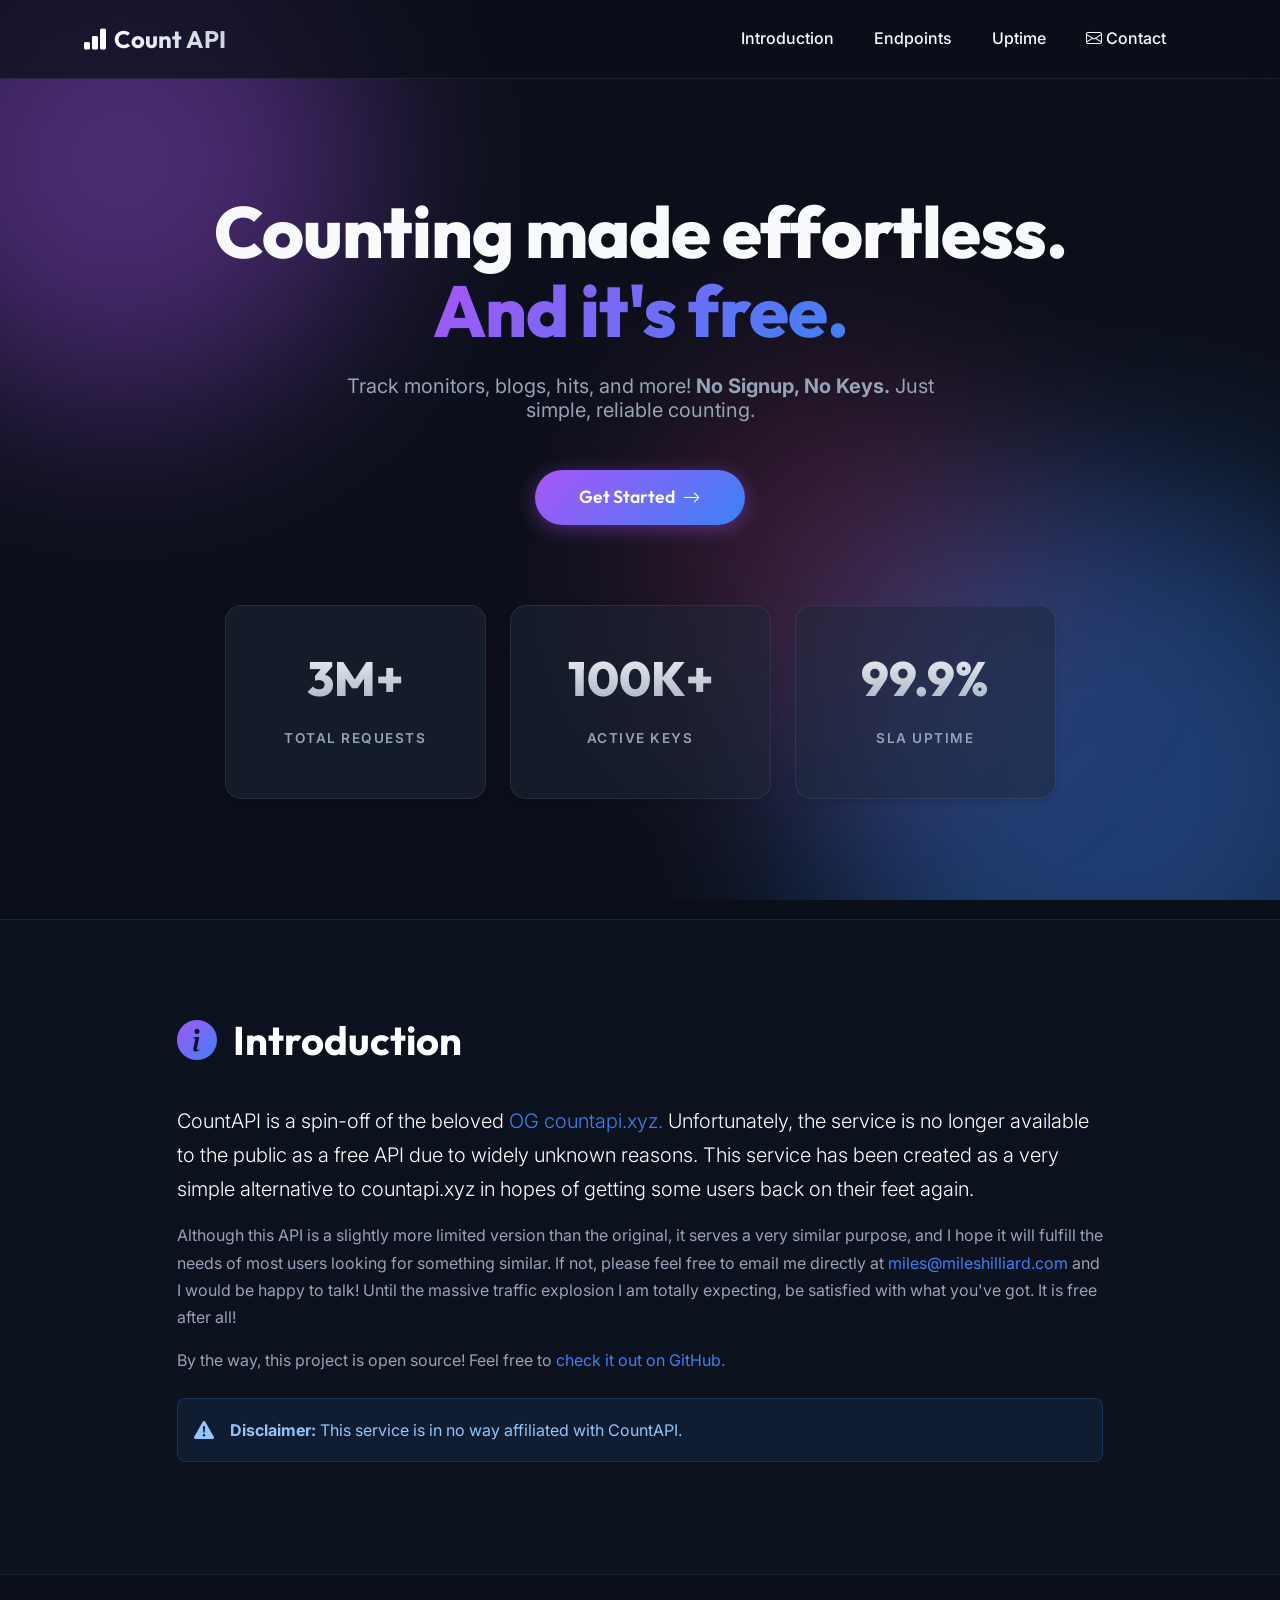
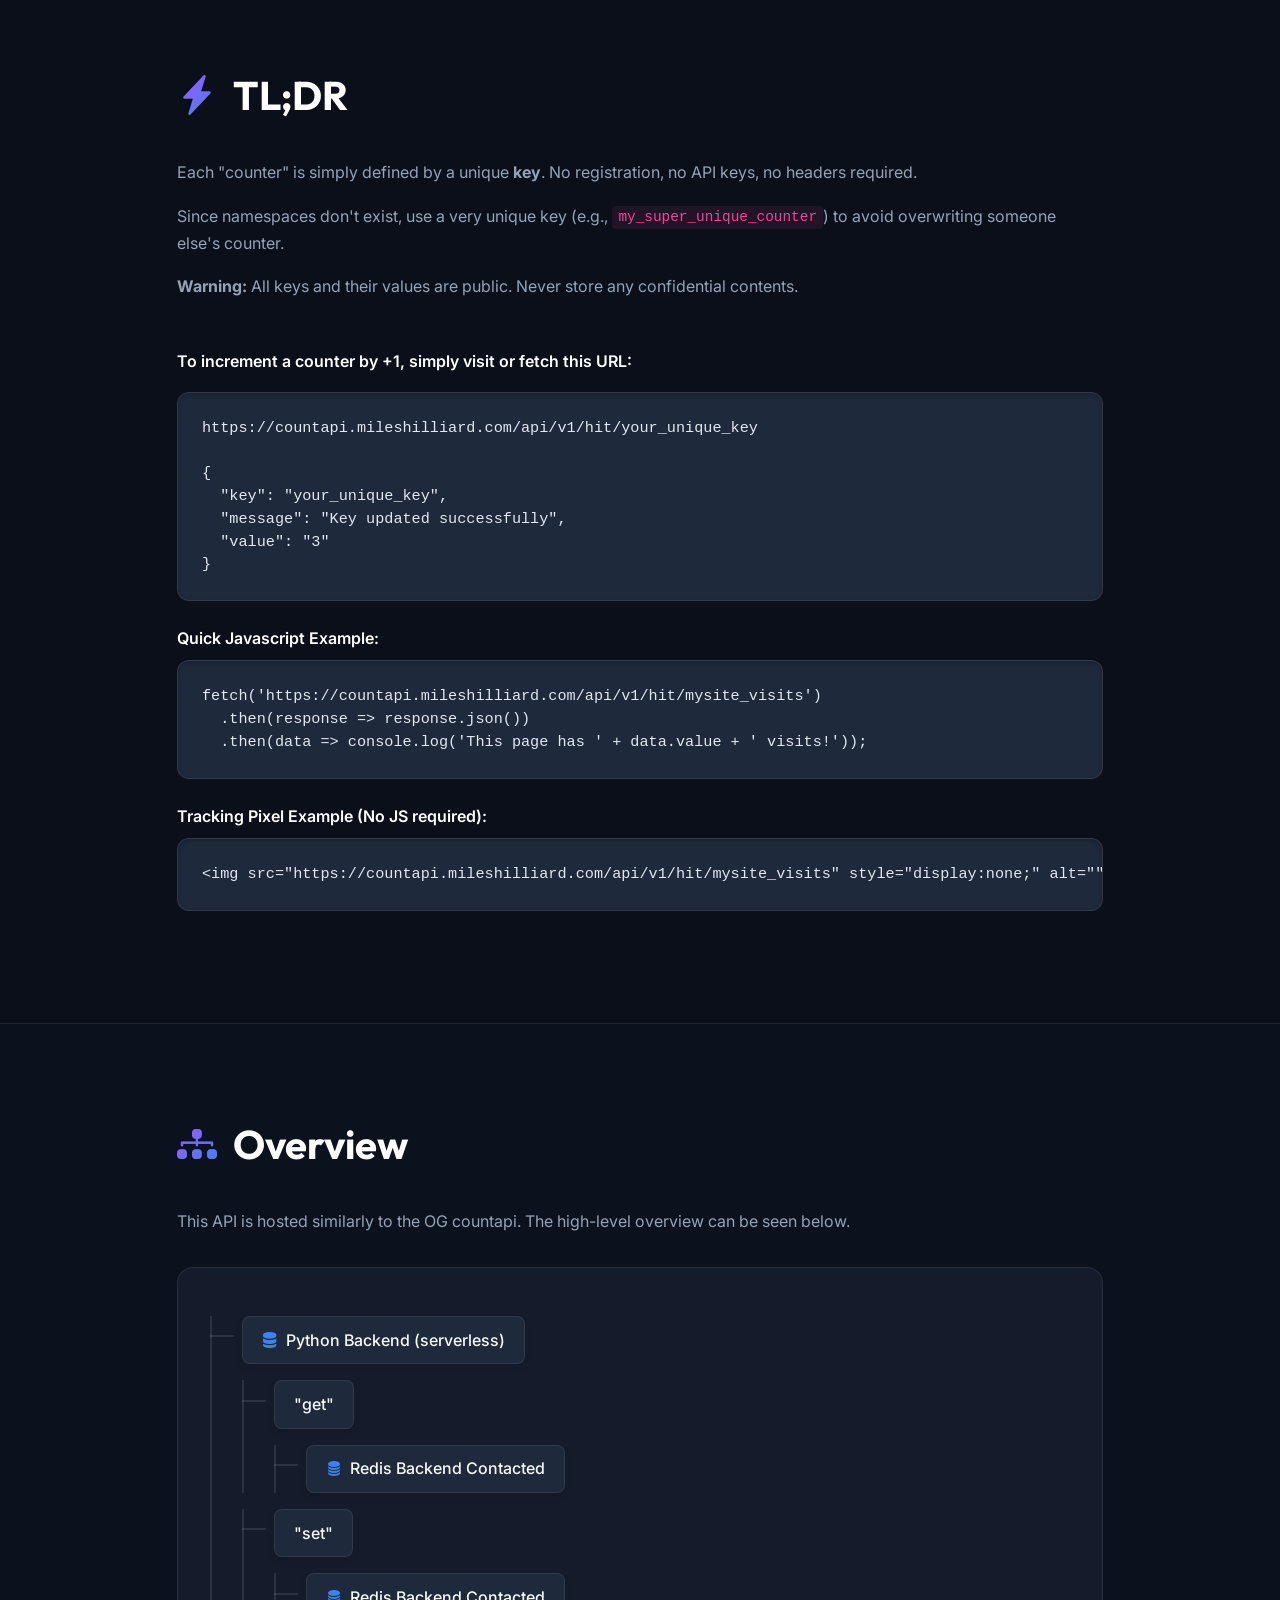
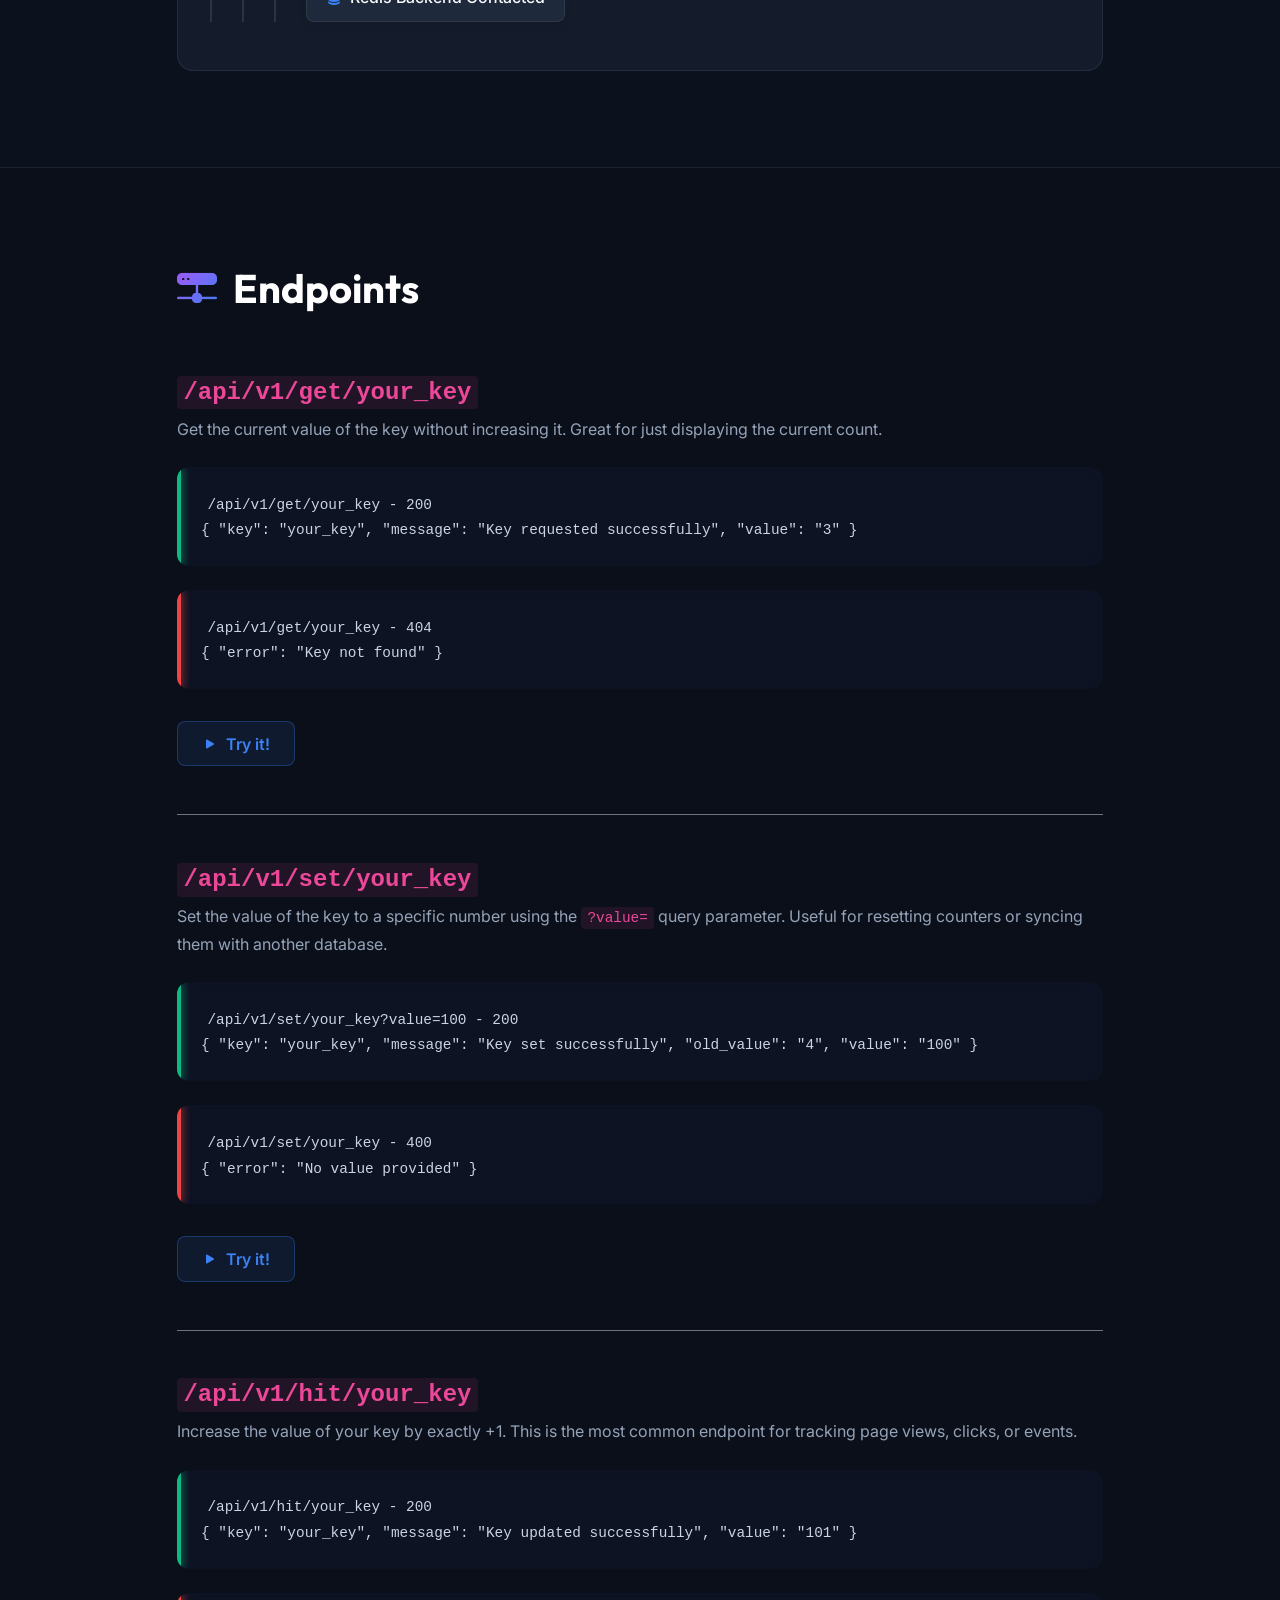
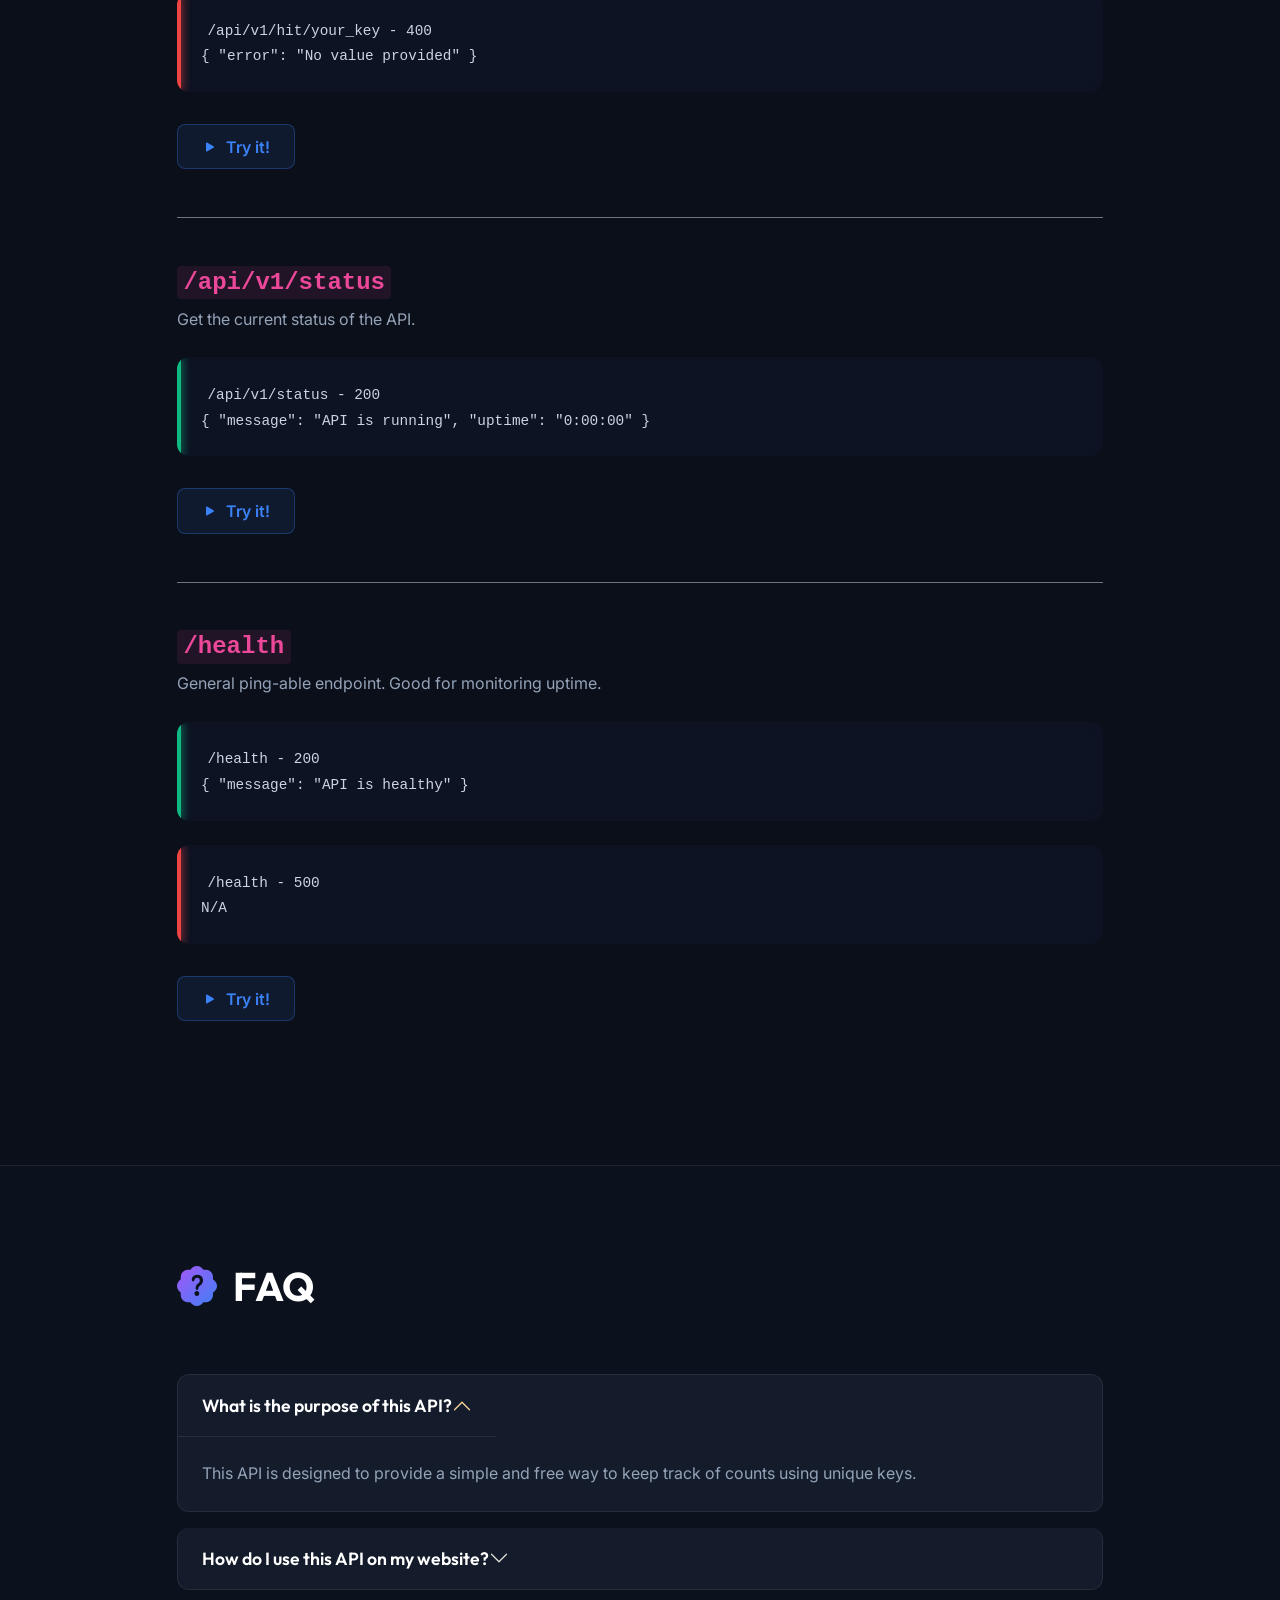
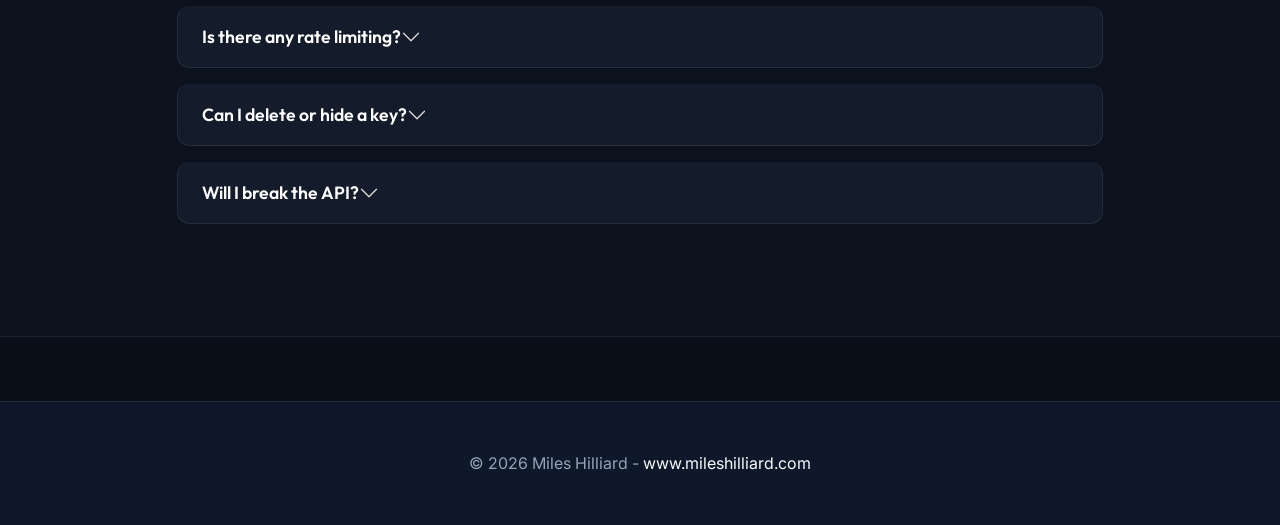
==== api/templates/index.html @ 78206745 "minor aesthetic updates" ====
<!DOCTYPE html>
<html lang="en">

<head>
    <meta charset="UTF-8">
    <meta name="description" content="A Forever Free, No-Nonsense Counting API.">
    <meta name="viewport" content="width=device-width, initial-scale=1.0">
    <link rel="icon" type="image/x-icon" href="{{ url_for('static', filename='icon.png') }}">
    <title>Count API - Unlimited Counter API No Signup No Keys</title>

    <!-- Google Fonts -->
    <link rel="preconnect" href="https://fonts.googleapis.com">
    <link rel="preconnect" href="https://fonts.gstatic.com" crossorigin>
    <link
        href="https://fonts.googleapis.com/css2?family=Inter:wght@300;400;500;600&family=Outfit:wght@400;600;700;800&display=swap"
        rel="stylesheet">

    <!-- Bootstrap CSS -->
    <link href="https://cdn.jsdelivr.net/npm/bootstrap@5.3.2/dist/css/bootstrap.min.css" rel="stylesheet">
    <!-- Bootstrap Icons -->
    <link rel="stylesheet" href="https://cdn.jsdelivr.net/npm/bootstrap-icons@1.11.1/font/bootstrap-icons.css">

    <style>
        :root {
            --bg-color: #0b0f19;
            --bg-surface: rgba(30, 41, 59, 0.5);
            --bg-surface-hover: rgba(30, 41, 59, 0.8);
            --text-main: #f8fafc;
            --text-muted: #94a3b8;
            --border-color: rgba(255, 255, 255, 0.08);

            --primary: #a855f7;
            --secondary: #3b82f6;
            --accent: #ec4899;
            --success: #10b981;
            --danger: #ef4444;

            --font-heading: 'Outfit', sans-serif;
            --font-body: 'Inter', sans-serif;
        }

        html {
            scroll-behavior: smooth;
        }

        body {
            font-family: var(--font-body);
            background-color: var(--bg-color);
            color: var(--text-main);
            overflow-x: hidden;
            position: relative;
        }

        /* Animated Background Orbs */
        .bg-orbs {
            position: fixed;
            top: 0;
            left: 0;
            right: 0;
            bottom: 0;
            z-index: -1;
            overflow: hidden;
            background: var(--bg-color);
        }

        .orb {
            position: absolute;
            border-radius: 50%;
            filter: blur(100px);
            opacity: 0.4;
            animation: float 20s infinite alternate ease-in-out;
        }

        .orb-1 {
            top: -10%;
            left: -10%;
            width: 500px;
            height: 500px;
            background: var(--primary);
            animation-delay: 0s;
        }

        .orb-2 {
            bottom: -20%;
            right: -10%;
            width: 600px;
            height: 600px;
            background: var(--secondary);
            animation-delay: -5s;
            animation-duration: 25s;
        }

        .orb-3 {
            top: 40%;
            left: 50%;
            width: 400px;
            height: 400px;
            background: var(--accent);
            opacity: 0.2;
            animation-delay: -10s;
            animation-duration: 30s;
        }

        @keyframes float {
            0% {
                transform: translate(0, 0) scale(1);
            }

            100% {
                transform: translate(100px, 50px) scale(1.2);
            }
        }

        /* Navbar */
        .navbar {
            background: rgba(11, 15, 25, 0.7) !important;
            backdrop-filter: blur(16px);
            -webkit-backdrop-filter: blur(16px);
            border-bottom: 1px solid var(--border-color);
            padding: 1rem 0;
            transition: all 0.3s ease;
        }

        .nav-link {
            color: var(--text-main) !important;
            font-weight: 500;
            margin-right: 1.5rem;
            transition: color 0.3s ease;
            position: relative;
        }

        .nav-link::after {
            content: '';
            position: absolute;
            width: 0;
            height: 2px;
            bottom: 0;
            left: 0;
            background: linear-gradient(90deg, var(--primary), var(--secondary));
            transition: width 0.3s ease;
        }

        .nav-link:hover::after {
            width: 100%;
        }

        .navbar-brand {
            font-family: var(--font-heading);
            font-size: 1.5rem;
            font-weight: 700;
            background: linear-gradient(to right, #fff, #cbd5e1);
            -webkit-background-clip: text;
            -webkit-text-fill-color: transparent;
        }

        /* Typography */
        h1,
        h2,
        h3,
        h4,
        h5,
        h6 {
            font-family: var(--font-heading);
            font-weight: 700;
        }

        p,
        li {
            color: var(--text-muted);
            line-height: 1.7;
        }

        a {
            color: var(--secondary);
            text-decoration: none;
            transition: color 0.2s;
        }

        a:hover {
            color: var(--primary);
        }

        .text-gradient {
            background: linear-gradient(135deg, var(--primary), var(--secondary), var(--accent));
            -webkit-background-clip: text;
            -webkit-text-fill-color: transparent;
            background-size: 200% 200%;
            animation: gradientMove 5s ease infinite;
        }

        @keyframes gradientMove {
            0% {
                background-position: 0% 50%;
            }

            50% {
                background-position: 100% 50%;
            }

            100% {
                background-position: 0% 50%;
            }
        }

        /* Hero Section */
        .hero {
            padding: 12rem 0 6rem;
            position: relative;
            z-index: 1;
            text-align: center;
        }

        .hero h1 {
            font-size: 4.5rem;
            font-weight: 800;
            margin-bottom: 1.5rem;
            line-height: 1.1;
            letter-spacing: -1px;
        }

        .hero h3 {
            font-family: var(--font-body);
            font-size: 1.25rem;
            font-weight: 400;
            color: var(--text-muted);
            margin-bottom: 3rem;
            max-width: 600px;
            margin-left: auto;
            margin-right: auto;
        }

        .btn-hero {
            background: linear-gradient(135deg, var(--primary), var(--secondary));
            color: white !important;
            padding: 14px 44px;
            border-radius: 50px;
            font-weight: 600;
            font-family: var(--font-heading);
            font-size: 1.1rem;
            border: none;
            box-shadow: 0 4px 20px rgba(168, 85, 247, 0.4);
            transition: all 0.3s cubic-bezier(0.4, 0, 0.2, 1);
            position: relative;
            overflow: hidden;
            display: inline-flex;
            align-items: center;
        }

        .btn-hero:hover {
            transform: translateY(-3px) scale(1.02);
            box-shadow: 0 10px 25px rgba(168, 85, 247, 0.6);
        }

        /* Stats Grid */
        .stats-grid {
            margin-top: 5rem;
        }

        .stat-card {
            background: var(--bg-surface);
            backdrop-filter: blur(12px);
            -webkit-backdrop-filter: blur(12px);
            border-radius: 16px;
            padding: 2rem;
            margin-bottom: 1.5rem;
            border: 1px solid var(--border-color);
            transition: all 0.3s ease;
            box-shadow: 0 4px 6px rgba(0, 0, 0, 0.1);
        }

        .stat-card:hover {
            transform: translateY(-8px);
            background: var(--bg-surface-hover);
            border-color: rgba(255, 255, 255, 0.2);
            box-shadow: 0 15px 30px rgba(0, 0, 0, 0.2);
        }

        .stat-value {
            font-family: var(--font-heading);
            font-size: 3rem;
            font-weight: 800;
            margin: 0;
            color: white;
            background: linear-gradient(180deg, #fff, #94a3b8);
            -webkit-background-clip: text;
            -webkit-text-fill-color: transparent;
        }

        .stat-label {
            font-size: 0.85rem;
            color: var(--text-muted);
            text-transform: uppercase;
            letter-spacing: 1.5px;
            font-weight: 600;
            margin-top: 0.5rem;
        }

        .skeleton {
            background: linear-gradient(90deg, var(--bg-surface) 25%, rgba(255, 255, 255, 0.05) 50%, var(--bg-surface) 75%);
            background-size: 200% 100%;
            animation: loading 2s infinite linear;
        }

        @keyframes loading {
            0% {
                background-position: 200% 0;
            }

            100% {
                background-position: -200% 0;
            }
        }

        /* Section Styles */
        section {
            padding: 6rem 0;
            position: relative;
            z-index: 1;
        }

        section h2 {
            font-size: 2.5rem;
            margin-bottom: 1rem;
            color: white;
            display: inline-flex;
            align-items: center;
        }

        section h2 i {
            background: linear-gradient(135deg, var(--primary), var(--secondary));
            -webkit-background-clip: text;
            -webkit-text-fill-color: transparent;
        }

        .section-alt {
            background: rgba(15, 23, 42, 0.3);
            border-top: 1px solid var(--border-color);
            border-bottom: 1px solid var(--border-color);
        }

        /* Code Blocks */
        pre {
            background-color: #1e293b;
            color: #e2e8f0;
            padding: 1.5rem;
            border-radius: 12px;
            border: 1px solid var(--border-color);
            overflow-x: auto;
            box-shadow: inset 0 2px 4px rgba(0, 0, 0, 0.2);
            font-family: 'Courier New', Courier, monospace;
            font-size: 0.95rem;
        }

        code {
            color: var(--accent);
            background: rgba(236, 72, 153, 0.1);
            padding: 0.2rem 0.4rem;
            border-radius: 4px;
            font-size: 0.9em;
        }

        pre code {
            color: inherit;
            background: none;
            padding: 0;
        }

        /* Response Boxes */
        .response-ok,
        .response-bad {
            background-color: rgba(15, 23, 42, 0.6);
            backdrop-filter: blur(8px);
            padding: 1.5rem;
            border-radius: 12px;
            margin: 1.5rem 0;
            position: relative;
            overflow: hidden;
        }

        .response-ok::before,
        .response-bad::before {
            content: '';
            position: absolute;
            left: 0;
            top: 0;
            bottom: 0;
            width: 4px;
        }

        .response-ok::before {
            background: var(--success);
            box-shadow: 0 0 10px var(--success);
        }

        .response-bad::before {
            background: var(--danger);
            box-shadow: 0 0 10px var(--danger);
        }

        .response-ok code,
        .response-bad code {
            color: #cbd5e1;
            background: none;
        }

        /* Tree Structure */
        .tree {
            background: var(--bg-surface);
            border: 1px solid var(--border-color);
            border-radius: 16px;
            padding: 2rem;
            margin-top: 2rem;
        }

        .tree ul {
            list-style-type: none;
            padding-left: 2rem;
        }

        .tree li {
            position: relative;
            margin: 1rem 0;
            color: var(--text-main);
        }

        .tree li::before {
            content: '';
            position: absolute;
            top: 0;
            left: -2rem;
            width: 2rem;
            height: 100%;
            border-left: 2px solid rgba(255, 255, 255, 0.1);
        }

        .tree li::after {
            content: '';
            position: absolute;
            top: 1.2rem;
            left: -2rem;
            width: 1.5rem;
            border-top: 2px solid rgba(255, 255, 255, 0.1);
        }

        .tree li span {
            padding: 0.6rem 1.2rem;
            display: inline-flex;
            align-items: center;
            background-color: #1e293b;
            border-radius: 8px;
            border: 1px solid var(--border-color);
            box-shadow: 0 4px 6px rgba(0, 0, 0, 0.1);
            font-weight: 500;
        }

        .tree li span i {
            color: var(--secondary);
        }

        /* Buttons */
        .btn-api {
            background-color: rgba(59, 130, 246, 0.1);
            color: var(--secondary);
            border: 1px solid rgba(59, 130, 246, 0.3);
            padding: 0.6rem 1.5rem;
            border-radius: 8px;
            font-weight: 600;
            transition: all 0.3s ease;
            display: inline-flex;
            align-items: center;
        }

        .btn-api:hover {
            background-color: var(--secondary);
            color: white;
            transform: translateY(-2px);
            box-shadow: 0 4px 15px rgba(59, 130, 246, 0.4);
        }

        /* Accordion Customization */
        .accordion-item {
            background-color: var(--bg-surface);
            border: 1px solid var(--border-color);
            margin-bottom: 1rem;
            border-radius: 12px !important;
            overflow: hidden;
            backdrop-filter: blur(8px);
        }

        .accordion-button {
            background-color: transparent !important;
            color: white !important;
            font-family: var(--font-heading);
            font-weight: 600;
            font-size: 1.1rem;
            padding: 1.25rem 1.5rem;
            box-shadow: none !important;
        }

        .accordion-button::after {
            filter: invert(1);
        }

        .accordion-button:not(.collapsed) {
            border-bottom: 1px solid var(--border-color);
        }

        .accordion-body {
            color: var(--text-muted);
            padding: 1.5rem;
            line-height: 1.6;
        }

        /* Footer */
        footer {
            background: #0f172a;
            border-top: 1px solid var(--border-color);
            color: var(--text-muted);
            padding: 3rem 0;
            margin-top: 4rem;
            position: relative;
            z-index: 1;
        }

        footer a {
            color: var(--text-main);
            text-decoration: none;
            transition: color 0.2s;
        }

        footer a:hover {
            color: var(--primary);
        }

        /* Misc */
        .alert-info {
            background-color: rgba(59, 130, 246, 0.1);
            border: 1px solid rgba(59, 130, 246, 0.2);
            color: #93c5fd;
            border-radius: 8px;
            display: flex;
            align-items: center;
        }

        /* Responsive */
        @media (max-width: 768px) {
            .hero h1 {
                font-size: 3rem;
            }

            .hero h3 {
                font-size: 1.1rem;
            }

            .stat-value {
                font-size: 2.5rem;
            }

            section {
                padding: 4rem 0;
            }
        }
    </style>
</head>

<body>
    <div class="bg-orbs">
        <div class="orb orb-1"></div>
        <div class="orb orb-2"></div>
        <div class="orb orb-3"></div>
    </div>

    <!-- Navigation -->
    <nav class="navbar navbar-expand-lg navbar-dark fixed-top">
        <div class="container">
            <a class="navbar-brand" href="#">
                <i class="bi bi-bar-chart-fill me-2 text-primary"></i>Count API
            </a>
            <button class="navbar-toggler" type="button" data-bs-toggle="collapse" data-bs-target="#navbarNav">
                <span class="navbar-toggler-icon"></span>
            </button>
            <div class="collapse navbar-collapse" id="navbarNav">
                <ul class="navbar-nav ms-auto">
                    <li class="nav-item">
                        <a class="nav-link" href="#intro">Introduction</a>
                    </li>
                    <li class="nav-item">
                        <a class="nav-link" href="#endpoints">Endpoints</a>
                    </li>
                    <li class="nav-item">
                        <a class="nav-link" href="https://stats.uptimerobot.com/qTeFyzz83B/803060687"
                            target="_blank">Uptime</a>
                    </li>
                    <li class="nav-item">
                        <a class="nav-link" href="mailto:miles@mileshilliard.com">
                            <i class="bi bi-envelope me-1"></i>Contact
                        </a>
                    </li>
                </ul>
            </div>
        </div>
    </nav>

    <section class="hero">
        <div class="container">
            <div class="row align-items-center">
                <div class="col-lg-12 hero-content">
                    <h1 class="display-3">Counting made effortless.<br><span class="text-gradient">And it's free.</span>
                    </h1>
                    <h3>Track monitors, blogs, hits, and more! <strong>No Signup, No Keys.</strong> Just simple,
                        reliable counting.</h3>

                    <div class="mt-5">
                        <a href="#intro" class="btn btn-hero">
                            Get Started <i class="bi bi-arrow-right ms-2"></i>
                        </a>
                    </div>

                    <div class="row stats-grid justify-content-center" id="statsContainer">
                        <div class="col-md-3 col-sm-6">
                            <div class="stat-card skeleton">
                                <p class="stat-value" id="totalRequests">---</p>
                                <p class="stat-label">Total Requests</p>
                            </div>
                        </div>
                        <div class="col-md-3 col-sm-6">
                            <div class="stat-card skeleton">
                                <p class="stat-value" id="totalKeys">---</p>
                                <p class="stat-label">Active Keys</p>
                            </div>
                        </div>
                        <div class="col-md-3 col-sm-6">
                            <div class="stat-card skeleton">
                                <p class="stat-value" id="uptime">---</p>
                                <p class="stat-label">SLA Uptime</p>
                            </div>
                        </div>
                    </div>
                </div>
            </div>
        </div>
    </section>

    <main>
        <section id="intro" class="section section-alt">
            <div class="container">
                <div class="row justify-content-center">
                    <div class="col-lg-10">
                        <h2><i class="bi bi-info-circle-fill me-3"></i>Introduction</h2>
                        <p class="lead mt-4 text-white">CountAPI is a spin-off of the beloved <a
                                href="https://countapi.xyz/" target="_blank">OG countapi.xyz.</a> Unfortunately, the
                            service is no longer available to the public as a free API due to widely unknown reasons.
                            This service has been created as a very simple alternative to countapi.xyz in hopes of
                            getting some users back on their feet again.</p>
                        <p>Although this API is a slightly more limited version than the original, it serves a very
                            similar purpose, and I hope it will fulfill the needs of most users looking for something
                            similar. If not, please feel free to email me directly at <a
                                href="mailto:miles@mileshilliard.com">miles@mileshilliard.com</a> and I would be happy
                            to talk! Until the massive traffic explosion I am totally expecting, be satisfied with what
                            you've got. It is free after all!</p>
                        <p>By the way, this project is open source! Feel free to <a
                                href="https://github.com/syntaxerror019/countapi/" target="_blank">check it out on
                                GitHub.</a></p>
                        <div class="alert alert-info mt-4" role="alert">
                            <i class="bi bi-exclamation-triangle-fill me-3 fs-5"></i>
                            <div><strong>Disclaimer:</strong> This service is in no way affiliated with CountAPI.</div>
                        </div>
                    </div>
                </div>
            </div>
        </section>

        <!-- TL;DR -->
        <section id="tldr" class="section">
            <div class="container">
                <div class="row justify-content-center">
                    <div class="col-lg-10">
                        <h2><i class="bi bi-lightning-charge-fill me-3"></i>TL;DR</h2>
                        <p class="mt-4">Each "counter" is simply defined by a unique <strong>key</strong>. No
                            registration, no API keys, no headers required.</p>
                        <p>Since namespaces don't exist, use a very unique key (e.g.,
                            <code>my_super_unique_counter</code>) to avoid overwriting someone else's counter.
                        </p>
                        <p><strong>Warning:</strong> All keys and their values are public. Never store any confidential
                            contents.</p>
                        <p class="mt-5 mb-3 text-white fw-semibold">To increment a counter by +1, simply visit or fetch
                            this URL:</p>
                        <pre><code>https://countapi.mileshilliard.com/api/v1/hit/your_unique_key

{
  "key": "your_unique_key",
  "message": "Key updated successfully",
  "value": "3"
}</code></pre>
                        <p class="mt-4 mb-2 text-white fw-semibold">Quick Javascript Example:</p>
                        <pre><code>fetch('https://countapi.mileshilliard.com/api/v1/hit/mysite_visits')
  .then(response => response.json())
  .then(data => console.log('This page has ' + data.value + ' visits!'));</code></pre>

                        <p class="mt-4 mb-2 text-white fw-semibold">Tracking Pixel Example (No JS required):</p>
                        <pre><code>&lt;img src="https://countapi.mileshilliard.com/api/v1/hit/mysite_visits" style="display:none;" alt="" /&gt;</code></pre>
                    </div>
                </div>
            </div>
        </section>

        <!-- Overview -->
        <section id="overview" class="section section-alt">
            <div class="container">
                <div class="row justify-content-center">
                    <div class="col-lg-10">
                        <h2><i class="bi bi-diagram-3-fill me-3"></i>Overview</h2>
                        <p class="mt-4">This API is hosted similarly to the OG countapi. The high-level overview can be
                            seen below.</p>
                        <div class="tree">
                            <ul>
                                <li>
                                    <span><i class="bi bi-server me-2"></i>Python Backend (serverless)</span>
                                    <ul>
                                        <li>
                                            <span>"get"</span>
                                            <ul>
                                                <li><span><i class="bi bi-database-fill me-2"></i>Redis Backend
                                                        Contacted</span></li>
                                            </ul>
                                        </li>
                                        <li>
                                            <span>"set"</span>
                                            <ul>
                                                <li><span><i class="bi bi-database-fill me-2"></i>Redis Backend
                                                        Contacted</span></li>
                                            </ul>
                                        </li>
                                    </ul>
                                </li>
                            </ul>
                        </div>
                    </div>
                </div>
            </div>
        </section>

        <!-- Endpoints -->
        <section id="endpoints" class="section">
            <div class="container">
                <div class="row justify-content-center">
                    <div class="col-lg-10">
                        <h2><i class="bi bi-hdd-network-fill me-3"></i>Endpoints</h2>

                        <!-- GET Endpoint -->
                        <div class="mt-5 mb-5">
                            <h4><code class="fs-4">/api/v1/get/your_key</code></h4>
                            <p>Get the current value of the key without increasing it. Great for just displaying the
                                current count.</p>

                            <div class="response-ok">
                                <code>/api/v1/get/your_key - 200<br>{
  "key": "your_key",
  "message": "Key requested successfully",
  "value": "3"
}</code>
                            </div>

                            <div class="response-bad">
                                <code>/api/v1/get/your_key - 404<br>{
  "error": "Key not found"
}</code>
                            </div>

                            <button class="btn btn-api mt-2" onclick="window.location.href='/api/v1/get/your_key'">
                                <i class="bi bi-play-fill me-2"></i>Try it!
                            </button>
                        </div>

                        <!-- SET Endpoint -->
                        <div class="mb-5 border-top border-secondary pt-5">
                            <h4><code class="fs-4">/api/v1/set/your_key</code></h4>
                            <p>Set the value of the key to a specific number using the <code>?value=</code> query
                                parameter. Useful for resetting counters or syncing them with another database.</p>

                            <div class="response-ok">
                                <code>/api/v1/set/your_key?value=100 - 200<br>{
  "key": "your_key",
  "message": "Key set successfully",
  "old_value": "4",
  "value": "100"
}</code>
                            </div>

                            <div class="response-bad">
                                <code>/api/v1/set/your_key - 400<br>{
  "error": "No value provided"
}</code>
                            </div>

                            <button class="btn btn-api mt-2"
                                onclick="window.location.href='/api/v1/set/your_key?value=100'">
                                <i class="bi bi-play-fill me-2"></i>Try it!
                            </button>
                        </div>

                        <!-- HIT Endpoint -->
                        <div class="mb-5 border-top border-secondary pt-5">
                            <h4><code class="fs-4">/api/v1/hit/your_key</code></h4>
                            <p>Increase the value of your key by exactly +1. This is the most common endpoint for
                                tracking page views, clicks, or events.</p>

                            <div class="response-ok">
                                <code>/api/v1/hit/your_key - 200<br>{
  "key": "your_key",
  "message": "Key updated successfully",
  "value": "101"
}</code>
                            </div>
                            <div class="response-bad">
                                <code>/api/v1/hit/your_key - 400<br>{
  "error": "No value provided"
}</code>
                            </div>

                            <button class="btn btn-api mt-2" onclick="window.location.href='/api/v1/hit/your_key'">
                                <i class="bi bi-play-fill me-2"></i>Try it!
                            </button>
                        </div>

                        <!-- Status Endpoint -->
                        <div class="mb-5 border-top border-secondary pt-5">
                            <h4><code class="fs-4">/api/v1/status</code></h4>
                            <p>Get the current status of the API.</p>

                            <div class="response-ok">
                                <code>/api/v1/status - 200<br>{
  "message": "API is running",
  "uptime": "0:00:00"
}</code>
                            </div>

                            <button class="btn btn-api mt-2" onclick="window.location.href='/api/v1/status'">
                                <i class="bi bi-play-fill me-2"></i>Try it!
                            </button>
                        </div>

                        <!-- Health Endpoint -->
                        <div class="mb-5 border-top border-secondary pt-5">
                            <h4><code class="fs-4">/health</code></h4>
                            <p>General ping-able endpoint. Good for monitoring uptime.</p>

                            <div class="response-ok">
                                <code>/health - 200<br>{
  "message": "API is healthy"
}</code>
                            </div>
                            <div class="response-bad">
                                <code>/health - 500<br>N/A</code>
                            </div>

                            <button class="btn btn-api mt-2" onclick="window.location.href='/health'">
                                <i class="bi bi-play-fill me-2"></i>Try it!
                            </button>
                        </div>
                    </div>
                </div>
            </div>
        </section>

        <!-- FAQ -->
        <section id="faq" class="section section-alt">
            <div class="container">
                <div class="row justify-content-center">
                    <div class="col-lg-10">
                        <h2><i class="bi bi-patch-question-fill me-3"></i>FAQ</h2>

                        <div class="accordion mt-5" id="faqAccordion">
                            <div class="accordion-item">
                                <h2 class="accordion-header">
                                    <button class="accordion-button" type="button" data-bs-toggle="collapse"
                                        data-bs-target="#faq1">
                                        What is the purpose of this API?
                                    </button>
                                </h2>
                                <div id="faq1" class="accordion-collapse collapse show" data-bs-parent="#faqAccordion">
                                    <div class="accordion-body">
                                        This API is designed to provide a simple and free way to keep track of counts
                                        using unique keys.
                                    </div>
                                </div>
                            </div>

                            <div class="accordion-item">
                                <h2 class="accordion-header">
                                    <button class="accordion-button collapsed" type="button" data-bs-toggle="collapse"
                                        data-bs-target="#faq2">
                                        How do I use this API on my website?
                                    </button>
                                </h2>
                                <div id="faq2" class="accordion-collapse collapse" data-bs-parent="#faqAccordion">
                                    <div class="accordion-body">
                                        It's as simple as pinging an endpoint! You can use Javascript's
                                        <code>fetch()</code> inside a script tag, or even embed it as a tracking pixel
                                        by putting the URL in an image source like
                                        <code>&lt;img src="https://countapi.mileshilliard.com/api/v1/hit/my_tracker" style="display:none;" /&gt;</code>.
                                    </div>
                                </div>
                            </div>

                            <div class="accordion-item">
                                <h2 class="accordion-header">
                                    <button class="accordion-button collapsed" type="button" data-bs-toggle="collapse"
                                        data-bs-target="#faq3">
                                        Is there any rate limiting?
                                    </button>
                                </h2>
                                <div id="faq3" class="accordion-collapse collapse" data-bs-parent="#faqAccordion">
                                    <div class="accordion-body">
                                        <s>No, there is no rate limiting.</s>

                                        Someone ruined it for everybody else, so yes there is ratelimiting. It is
                                        extremely generous though.
                                    </div>
                                </div>
                            </div>

                            <div class="accordion-item">
                                <h2 class="accordion-header">
                                    <button class="accordion-button collapsed" type="button" data-bs-toggle="collapse"
                                        data-bs-target="#faq4">
                                        Can I delete or hide a key?
                                    </button>
                                </h2>
                                <div id="faq4" class="accordion-collapse collapse" data-bs-parent="#faqAccordion">
                                    <div class="accordion-body">
                                        No. Keys do not expire and they are publicly viewable by anyone who knows the
                                        key name. If you want to "delete" one, just stop using it and create a brand
                                        new, unique key instead!
                                    </div>
                                </div>
                            </div>

                            <div class="accordion-item">
                                <h2 class="accordion-header">
                                    <button class="accordion-button collapsed" type="button" data-bs-toggle="collapse"
                                        data-bs-target="#faq5">
                                        Will I break the API?
                                    </button>
                                </h2>
                                <div id="faq5" class="accordion-collapse collapse" data-bs-parent="#faqAccordion">
                                    <div class="accordion-body">
                                        Shoot me an email before you try to... if you wouldn't mind.
                                    </div>
                                </div>
                            </div>
                        </div>
                    </div>
                </div>
            </div>
        </section>
    </main>

    <!-- Footer -->
    <footer>
        <div class="container text-center">
            <p class="mb-0">&copy; 2026 Miles Hilliard - <a href="https://www.mileshilliard.com/"
                    target="_blank">www.mileshilliard.com</a></p>
        </div>
    </footer>

    <!-- Bootstrap JS -->
    <script src="https://cdn.jsdelivr.net/npm/bootstrap@5.3.2/dist/js/bootstrap.bundle.min.js"></script>

    <!-- Stats Fetching Script -->
    <script>
        async function fetchStats() {
            try {
                const response = await fetch('/api/v1/status');
                const data = await response.json();

                // Remove skeleton loading
                document.querySelectorAll('.stat-card').forEach(card => {
                    card.classList.remove('skeleton');
                });

                const formatCompact = (num) => {
                    return Intl.NumberFormat('en-US', { notation: 'compact', maximumFractionDigits: 1 }).format(num) + '+';
                };

                if (data.total_requests || data.requests) {
                    const requests = data.total_requests || data.requests || 0;
                    document.getElementById('totalRequests').textContent = formatCompact(requests);
                }

                if (data.total_keys || data.keys) {
                    const keys = data.total_keys || data.keys || 0;
                    document.getElementById('totalKeys').textContent = formatCompact(keys);
                }

                if (data.uptime) {
                    document.getElementById('uptime').textContent = "99.9%";
                } else if (data.uptime_days) {
                    document.getElementById('uptime').textContent = "99.9%";
                } else {
                    document.getElementById('uptime').textContent = '99.9%';
                }

            } catch (error) {
                console.error('Error fetching stats:', error);
                // Fallback values if API fails
                document.getElementById('totalRequests').textContent = '3M+';
                document.getElementById('totalKeys').textContent = '100K+';
                document.getElementById('uptime').textContent = '99.9%';

                document.querySelectorAll('.stat-card').forEach(card => {
                    card.classList.remove('skeleton');
                });
            }
        }

        fetchStats();
        setInterval(fetchStats, 30000);
    </script>
</body>

</html>
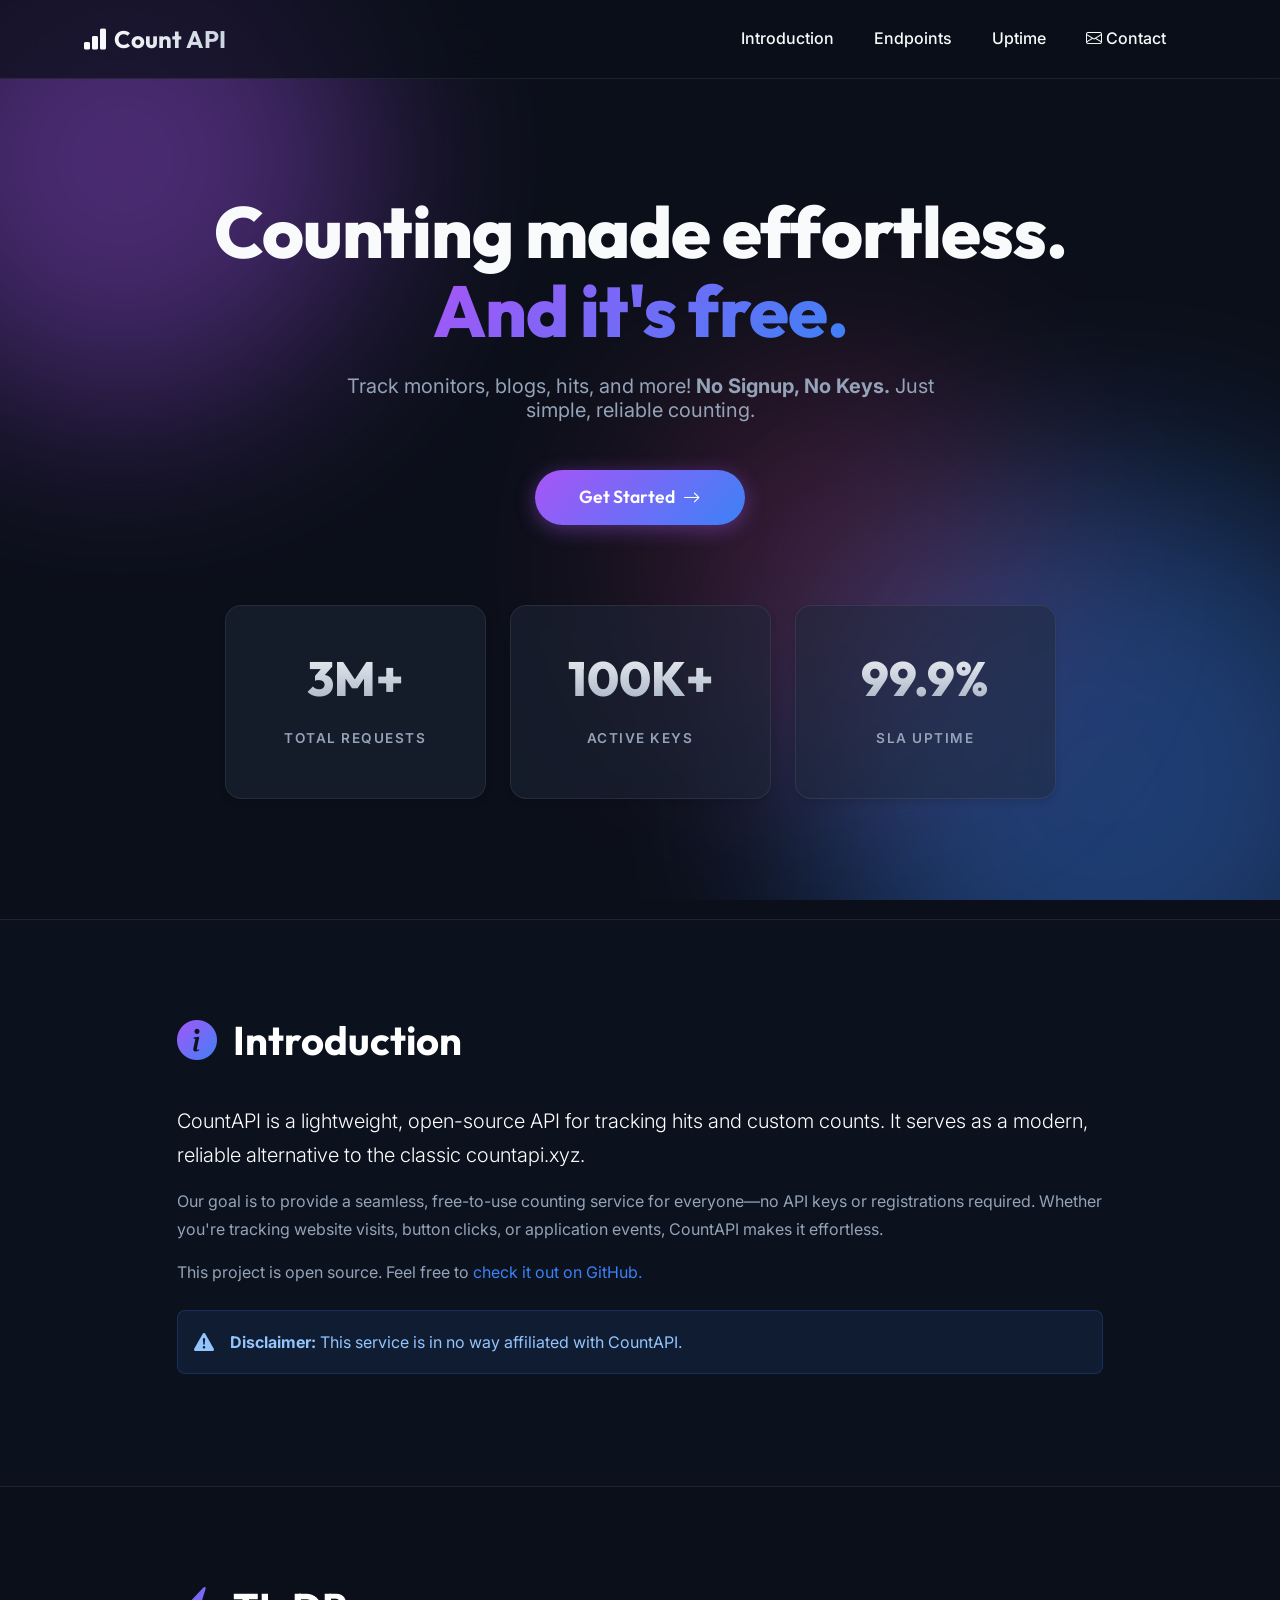
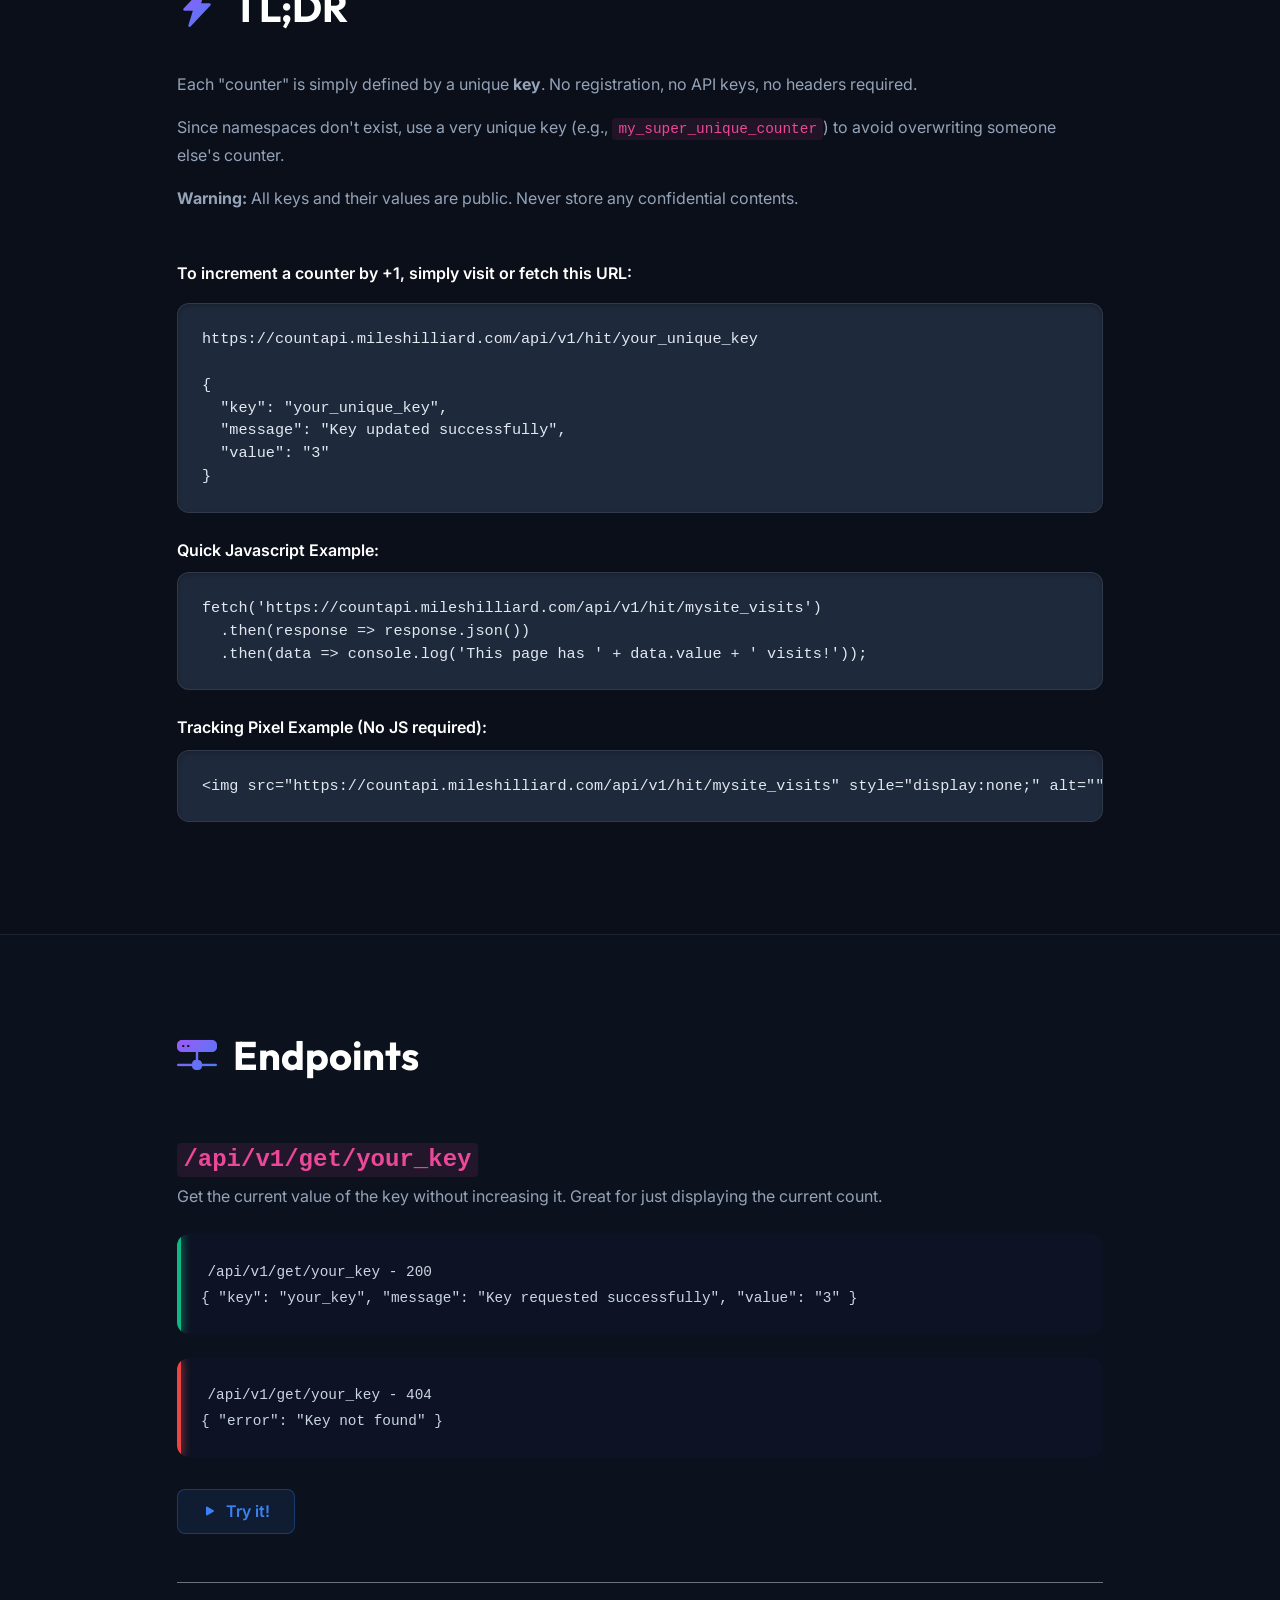
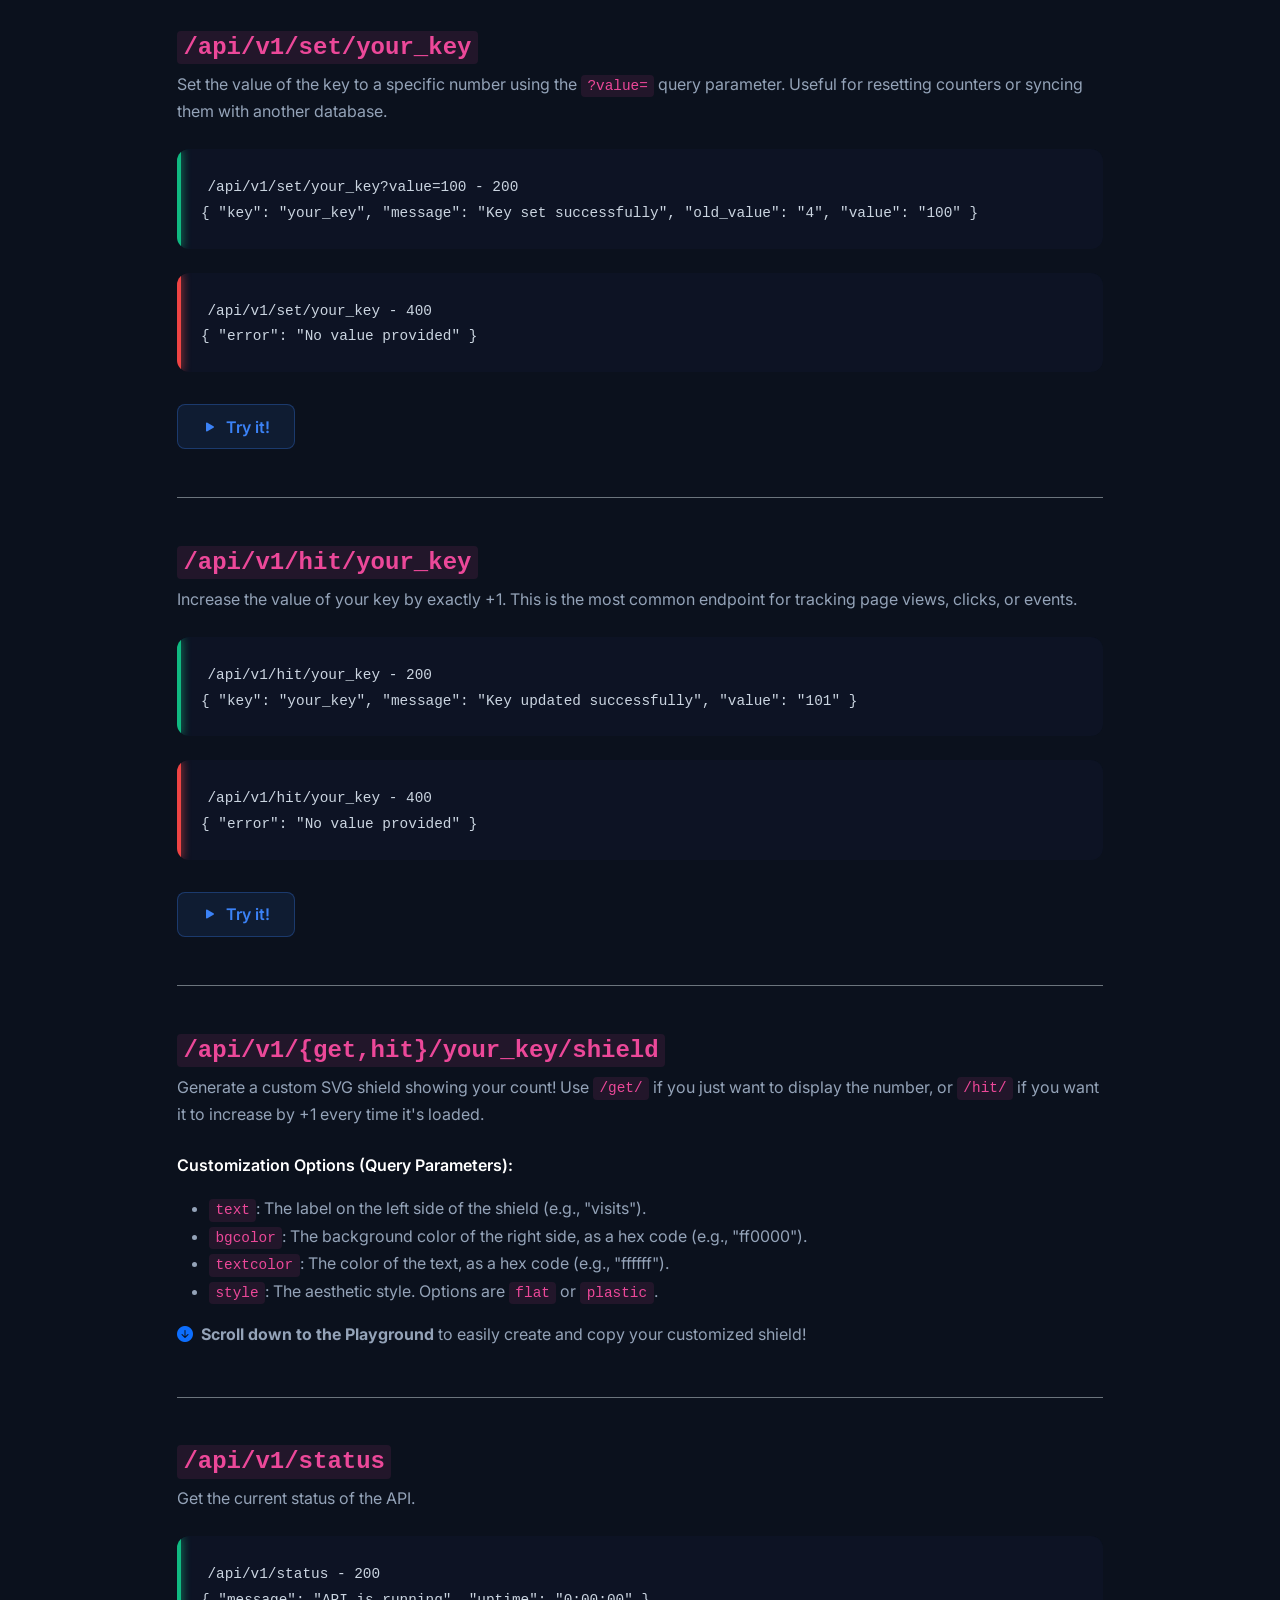
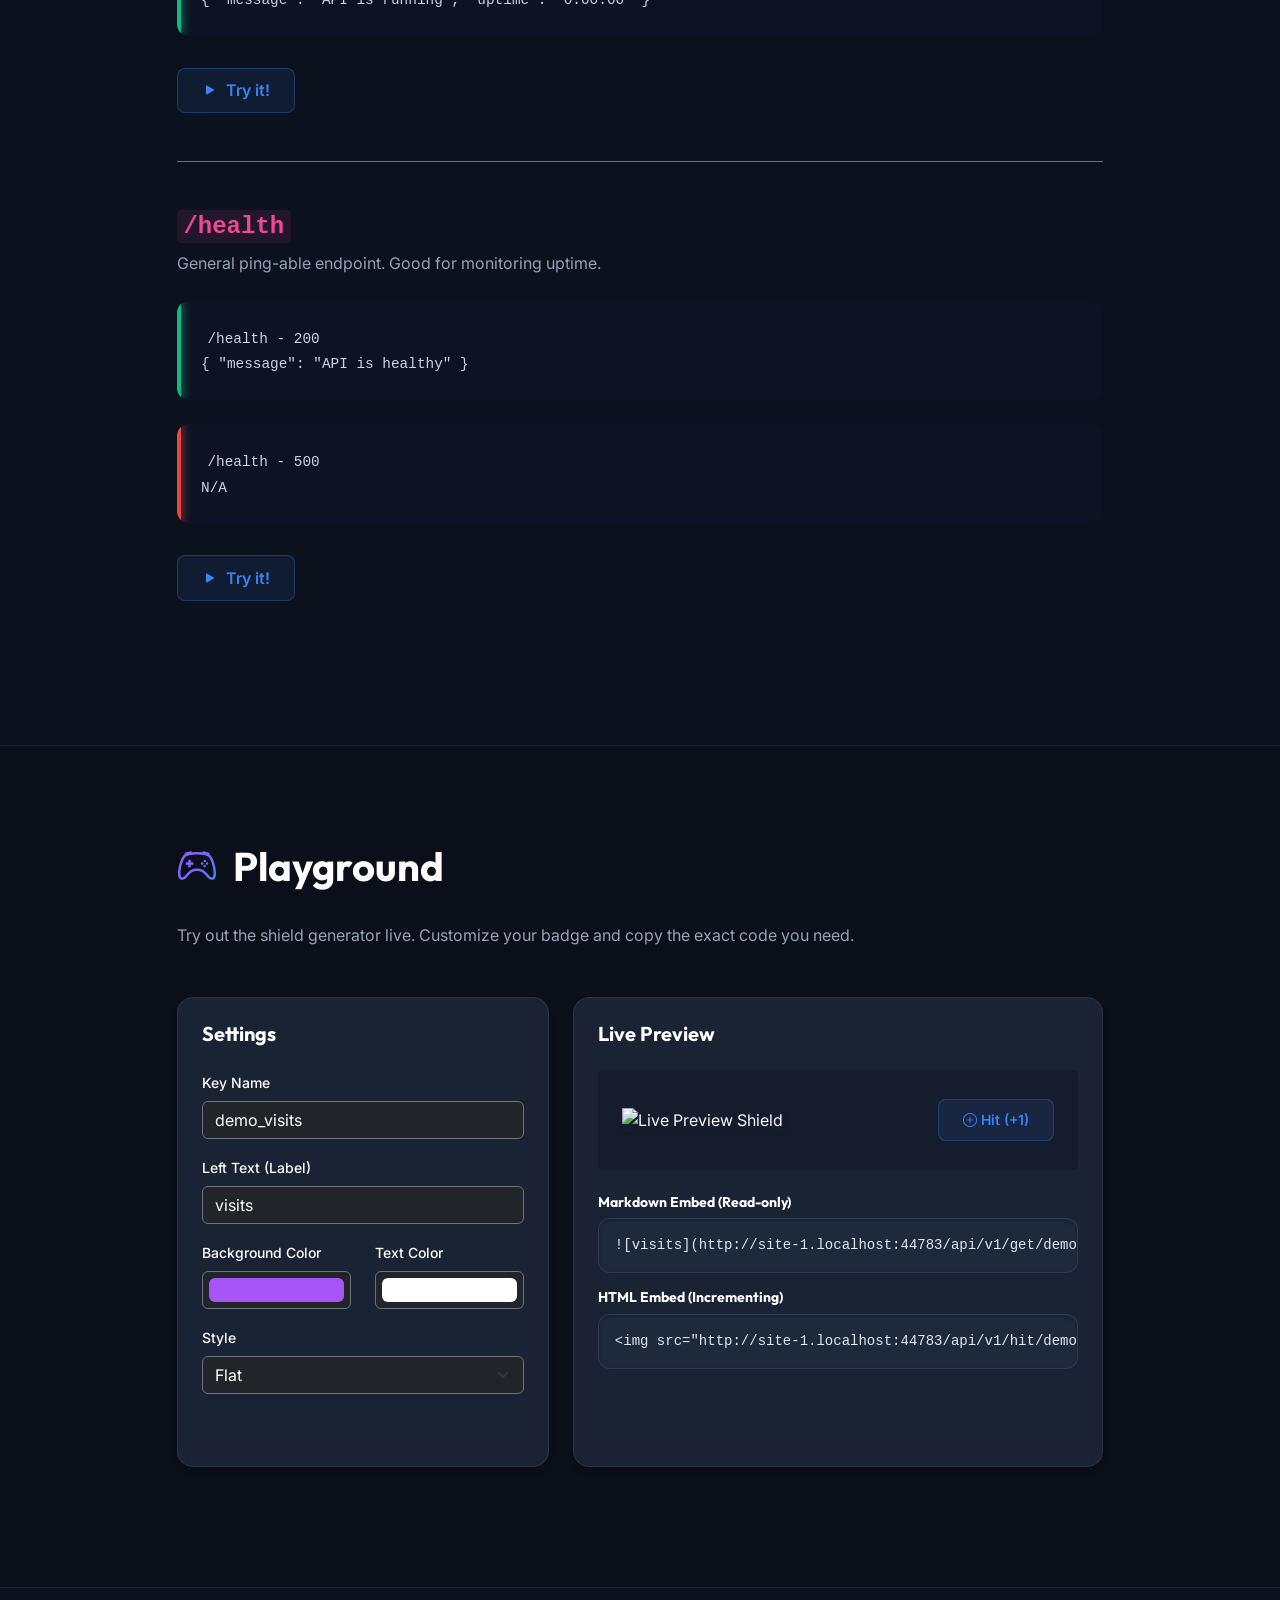
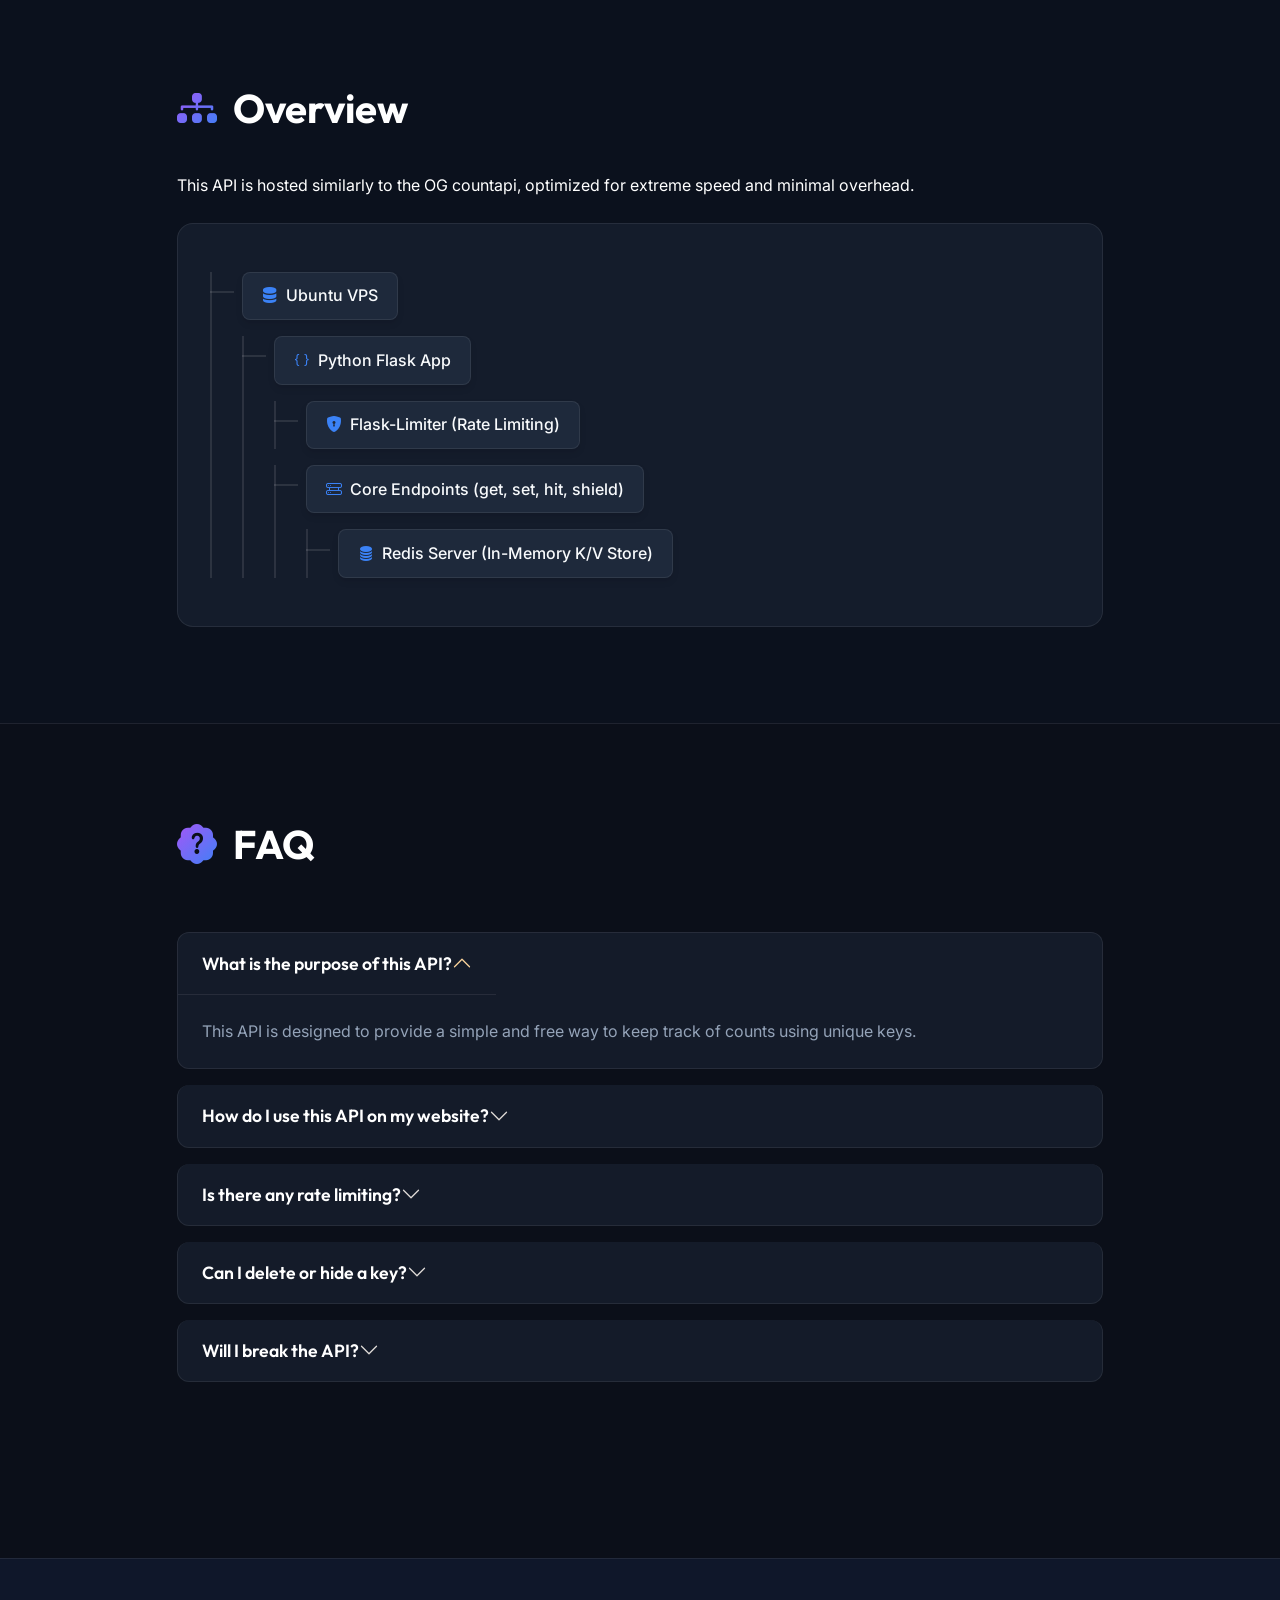
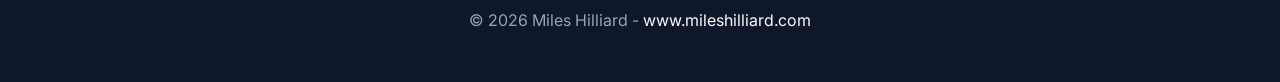
==== commit d3bd4894: "added API playground" ====
--- a/api/templates/index.html
+++ b/api/templates/index.html
@@ -647,20 +647,9 @@
                 <div class="row justify-content-center">
                     <div class="col-lg-10">
                         <h2><i class="bi bi-info-circle-fill me-3"></i>Introduction</h2>
-                        <p class="lead mt-4 text-white">CountAPI is a spin-off of the beloved <a
-                                href="https://countapi.xyz/" target="_blank">OG countapi.xyz.</a> Unfortunately, the
-                            service is no longer available to the public as a free API due to widely unknown reasons.
-                            This service has been created as a very simple alternative to countapi.xyz in hopes of
-                            getting some users back on their feet again.</p>
-                        <p>Although this API is a slightly more limited version than the original, it serves a very
-                            similar purpose, and I hope it will fulfill the needs of most users looking for something
-                            similar. If not, please feel free to email me directly at <a
-                                href="mailto:miles@mileshilliard.com">miles@mileshilliard.com</a> and I would be happy
-                            to talk! Until the massive traffic explosion I am totally expecting, be satisfied with what
-                            you've got. It is free after all!</p>
-                        <p>By the way, this project is open source! Feel free to <a
-                                href="https://github.com/syntaxerror019/countapi/" target="_blank">check it out on
-                                GitHub.</a></p>
+                        <p class="lead mt-4 text-white">CountAPI is a lightweight, open-source API for tracking hits and custom counts. It serves as a modern, reliable alternative to the classic countapi.xyz.</p>
+                        <p>Our goal is to provide a seamless, free-to-use counting service for everyone—no API keys or registrations required. Whether you're tracking website visits, button clicks, or application events, CountAPI makes it effortless.</p>
+                        <p>This project is open source. Feel free to <a href="https://github.com/syntaxerror019/countapi/" target="_blank">check it out on GitHub.</a></p>
                         <div class="alert alert-info mt-4" role="alert">
                             <i class="bi bi-exclamation-triangle-fill me-3 fs-5"></i>
                             <div><strong>Disclaimer:</strong> This service is in no way affiliated with CountAPI.</div>
@@ -704,44 +693,9 @@
             </div>
         </section>
 
-        <!-- Overview -->
-        <section id="overview" class="section section-alt">
-            <div class="container">
-                <div class="row justify-content-center">
-                    <div class="col-lg-10">
-                        <h2><i class="bi bi-diagram-3-fill me-3"></i>Overview</h2>
-                        <p class="mt-4">This API is hosted similarly to the OG countapi. The high-level overview can be
-                            seen below.</p>
-                        <div class="tree">
-                            <ul>
-                                <li>
-                                    <span><i class="bi bi-server me-2"></i>Python Backend (serverless)</span>
-                                    <ul>
-                                        <li>
-                                            <span>"get"</span>
-                                            <ul>
-                                                <li><span><i class="bi bi-database-fill me-2"></i>Redis Backend
-                                                        Contacted</span></li>
-                                            </ul>
-                                        </li>
-                                        <li>
-                                            <span>"set"</span>
-                                            <ul>
-                                                <li><span><i class="bi bi-database-fill me-2"></i>Redis Backend
-                                                        Contacted</span></li>
-                                            </ul>
-                                        </li>
-                                    </ul>
-                                </li>
-                            </ul>
-                        </div>
-                    </div>
-                </div>
-            </div>
-        </section>
 
         <!-- Endpoints -->
-        <section id="endpoints" class="section">
+        <section id="endpoints" class="section section-alt">
             <div class="container">
                 <div class="row justify-content-center">
                     <div class="col-lg-10">
@@ -823,6 +777,22 @@
                             </button>
                         </div>
 
+                        <!-- Shield Endpoints -->
+                        <div class="mb-5 border-top border-secondary pt-5">
+                            <h4><code class="fs-4">/api/v1/{get,hit}/your_key/shield</code></h4>
+                            <p>Generate a custom SVG shield showing your count! Use <code>/get/</code> if you just want to display the number, or <code>/hit/</code> if you want it to increase by +1 every time it's loaded.</p>
+                            
+                            <p class="mt-4 text-white fw-semibold">Customization Options (Query Parameters):</p>
+                            <ul class="text-muted">
+                                <li><code>text</code>: The label on the left side of the shield (e.g., "visits").</li>
+                                <li><code>bgcolor</code>: The background color of the right side, as a hex code (e.g., "ff0000").</li>
+                                <li><code>textcolor</code>: The color of the text, as a hex code (e.g., "ffffff").</li>
+                                <li><code>style</code>: The aesthetic style. Options are <code>flat</code> or <code>plastic</code>.</li>
+                            </ul>
+                            
+                            <p class="mt-3 mb-0"><i class="bi bi-arrow-down-circle-fill text-primary me-2"></i><strong>Scroll down to the Playground</strong> to easily create and copy your customized shield!</p>
+                        </div>
+
                         <!-- Status Endpoint -->
                         <div class="mb-5 border-top border-secondary pt-5">
                             <h4><code class="fs-4">/api/v1/status</code></h4>
@@ -862,9 +832,114 @@
                 </div>
             </div>
         </section>
+        </section>
+
+        <!-- Playground -->
+        <section id="playground" class="section">
+            <div class="container">
+                <div class="row justify-content-center">
+                    <div class="col-lg-10">
+                        <h2><i class="bi bi-controller me-3"></i>Playground</h2>
+                        <p class="mt-3 mb-5">Try out the shield generator live. Customize your badge and copy the exact code you need.</p>
+                        
+                        <div class="row">
+                            <div class="col-md-5 mb-4">
+                                <div class="stat-card p-4 h-100" style="background: rgba(30,41,59,0.8);">
+                                    <h5 class="text-white mb-4">Settings</h5>
+                                    
+                                    <div class="mb-3">
+                                        <label class="form-label text-white small fw-medium">Key Name</label>
+                                        <input type="text" id="pgKey" class="form-control bg-dark text-white border-secondary" value="demo_visits">
+                                    </div>
+                                    <div class="mb-3">
+                                        <label class="form-label text-white small fw-medium">Left Text (Label)</label>
+                                        <input type="text" id="pgText" class="form-control bg-dark text-white border-secondary" value="visits">
+                                    </div>
+                                    <div class="row mb-3">
+                                        <div class="col-6">
+                                            <label class="form-label text-white small fw-medium">Background Color</label>
+                                            <input type="color" id="pgBgColor" class="form-control form-control-color bg-dark border-secondary w-100" value="#a855f7">
+                                        </div>
+                                        <div class="col-6">
+                                            <label class="form-label text-white small fw-medium">Text Color</label>
+                                            <input type="color" id="pgTextColor" class="form-control form-control-color bg-dark border-secondary w-100" value="#ffffff">
+                                        </div>
+                                    </div>
+                                    <div class="mb-4">
+                                        <label class="form-label text-white small fw-medium">Style</label>
+                                        <select id="pgStyle" class="form-select bg-dark text-white border-secondary">
+                                            <option value="flat" selected>Flat</option>
+                                            <option value="plastic">Plastic (3D)</option>
+                                        </select>
+                                    </div>
+                                </div>
+                            </div>
+                            
+                            <div class="col-md-7 mb-4">
+                                <div class="stat-card p-4 h-100 d-flex flex-column" style="background: rgba(30,41,59,0.8);">
+                                    <h5 class="text-white mb-4">Live Preview</h5>
+                                    
+                                    <div class="d-flex align-items-center mb-4 p-4 rounded" style="background: rgba(15,23,42,0.5); min-height: 100px;">
+                                        <img id="pgPreviewImg" src="" alt="Live Preview Shield" class="me-auto shadow-sm">
+                                        <button id="pgHitBtn" class="btn btn-sm btn-api ms-3">
+                                            <i class="bi bi-plus-circle me-1"></i> Hit (+1)
+                                        </button>
+                                    </div>
+                                    
+                                    <h6 class="text-white mb-2 small">Markdown Embed (Read-only)</h6>
+                                    <div class="position-relative mb-3">
+                                        <pre class="m-0 p-3 small text-break"><code id="pgMarkdownCode"></code></pre>
+                                    </div>
+                                    
+                                    <h6 class="text-white mb-2 small">HTML Embed (Incrementing)</h6>
+                                    <div class="position-relative">
+                                        <pre class="m-0 p-3 small text-break"><code id="pgHtmlCode"></code></pre>
+                                    </div>
+                                </div>
+                            </div>
+                        </div>
+                    </div>
+                </div>
+            </div>
+        </section>
+
+
+        <!-- Overview -->
+        <section id="overview" class="section section-alt">
+            <div class="container">
+                <div class="row justify-content-center">
+                    <div class="col-lg-10">
+                        <h2><i class="bi bi-diagram-3-fill me-3"></i>Overview</h2>
+                        <p class="mt-4 text-white">This API is hosted similarly to the OG countapi, optimized for extreme speed and minimal overhead.</p>
+                        
+                        <div class="tree mt-4">
+                            <ul>
+                                <li>
+                                    <span><i class="bi bi-server me-2"></i>Ubuntu VPS</span>
+                                    <ul>
+                                        <li>
+                                            <span><i class="bi bi-braces me-2"></i>Python Flask App</span>
+                                            <ul>
+                                                <li><span><i class="bi bi-shield-lock-fill me-2"></i>Flask-Limiter (Rate Limiting)</span></li>
+                                                <li>
+                                                    <span><i class="bi bi-hdd-rack me-2"></i>Core Endpoints (get, set, hit, shield)</span>
+                                                    <ul>
+                                                        <li><span><i class="bi bi-database-fill me-2"></i>Redis Server (In-Memory K/V Store)</span></li>
+                                                    </ul>
+                                                </li>
+                                            </ul>
+                                        </li>
+                                    </ul>
+                                </li>
+                            </ul>
+                        </div>
+                    </div>
+                </div>
+            </div>
+        </section>
 
         <!-- FAQ -->
-        <section id="faq" class="section section-alt">
+        <section id="faq" class="section">
             <div class="container">
                 <div class="row justify-content-center">
                     <div class="col-lg-10">
@@ -1016,6 +1091,59 @@
 
         fetchStats();
         setInterval(fetchStats, 30000);
+
+        // Playground Logic
+        document.addEventListener('DOMContentLoaded', () => {
+            const baseUrl = window.location.origin;
+            
+            const inputs = {
+                key: document.getElementById('pgKey'),
+                text: document.getElementById('pgText'),
+                bgColor: document.getElementById('pgBgColor'),
+                textColor: document.getElementById('pgTextColor'),
+                style: document.getElementById('pgStyle')
+            };
+            
+            const outputs = {
+                img: document.getElementById('pgPreviewImg'),
+                markdown: document.getElementById('pgMarkdownCode'),
+                html: document.getElementById('pgHtmlCode'),
+                btn: document.getElementById('pgHitBtn')
+            };
+            
+            function updatePlayground(forceHit = false) {
+                const key = inputs.key.value || 'demo_visits';
+                const text = encodeURIComponent(inputs.text.value || 'visits');
+                const bgColor = inputs.bgColor.value.substring(1);
+                const textColor = inputs.textColor.value.substring(1);
+                const style = inputs.style.value;
+                
+                const action = forceHit ? 'hit' : 'get';
+                const endpoint = `/api/v1/${action}/${key}/shield?text=${text}&bgcolor=${bgColor}&textcolor=${textColor}&style=${style}`;
+                const fullUrl = `${baseUrl}${endpoint}`;
+                
+                // Add timestamp to bust cache when hitting
+                outputs.img.src = fullUrl + (forceHit ? `&t=${Date.now()}` : '');
+                
+                const displayUrlGet = `${baseUrl}/api/v1/get/${key}/shield?text=${text}&bgcolor=${bgColor}&textcolor=${textColor}&style=${style}`;
+                const displayUrlHit = `${baseUrl}/api/v1/hit/${key}/shield?text=${text}&bgcolor=${bgColor}&textcolor=${textColor}&style=${style}`;
+                
+                outputs.markdown.textContent = `![${inputs.text.value || 'visits'}](${displayUrlGet})`;
+                outputs.html.textContent = `<img src="${displayUrlHit}" alt="${inputs.text.value || 'visits'}" />`;
+            }
+            
+            // Attach event listeners
+            Object.values(inputs).forEach(input => {
+                input.addEventListener('input', () => updatePlayground(false));
+            });
+            
+            outputs.btn.addEventListener('click', () => {
+                updatePlayground(true);
+            });
+            
+            // Initial render
+            updatePlayground(false);
+        });
     </script>
 </body>
 
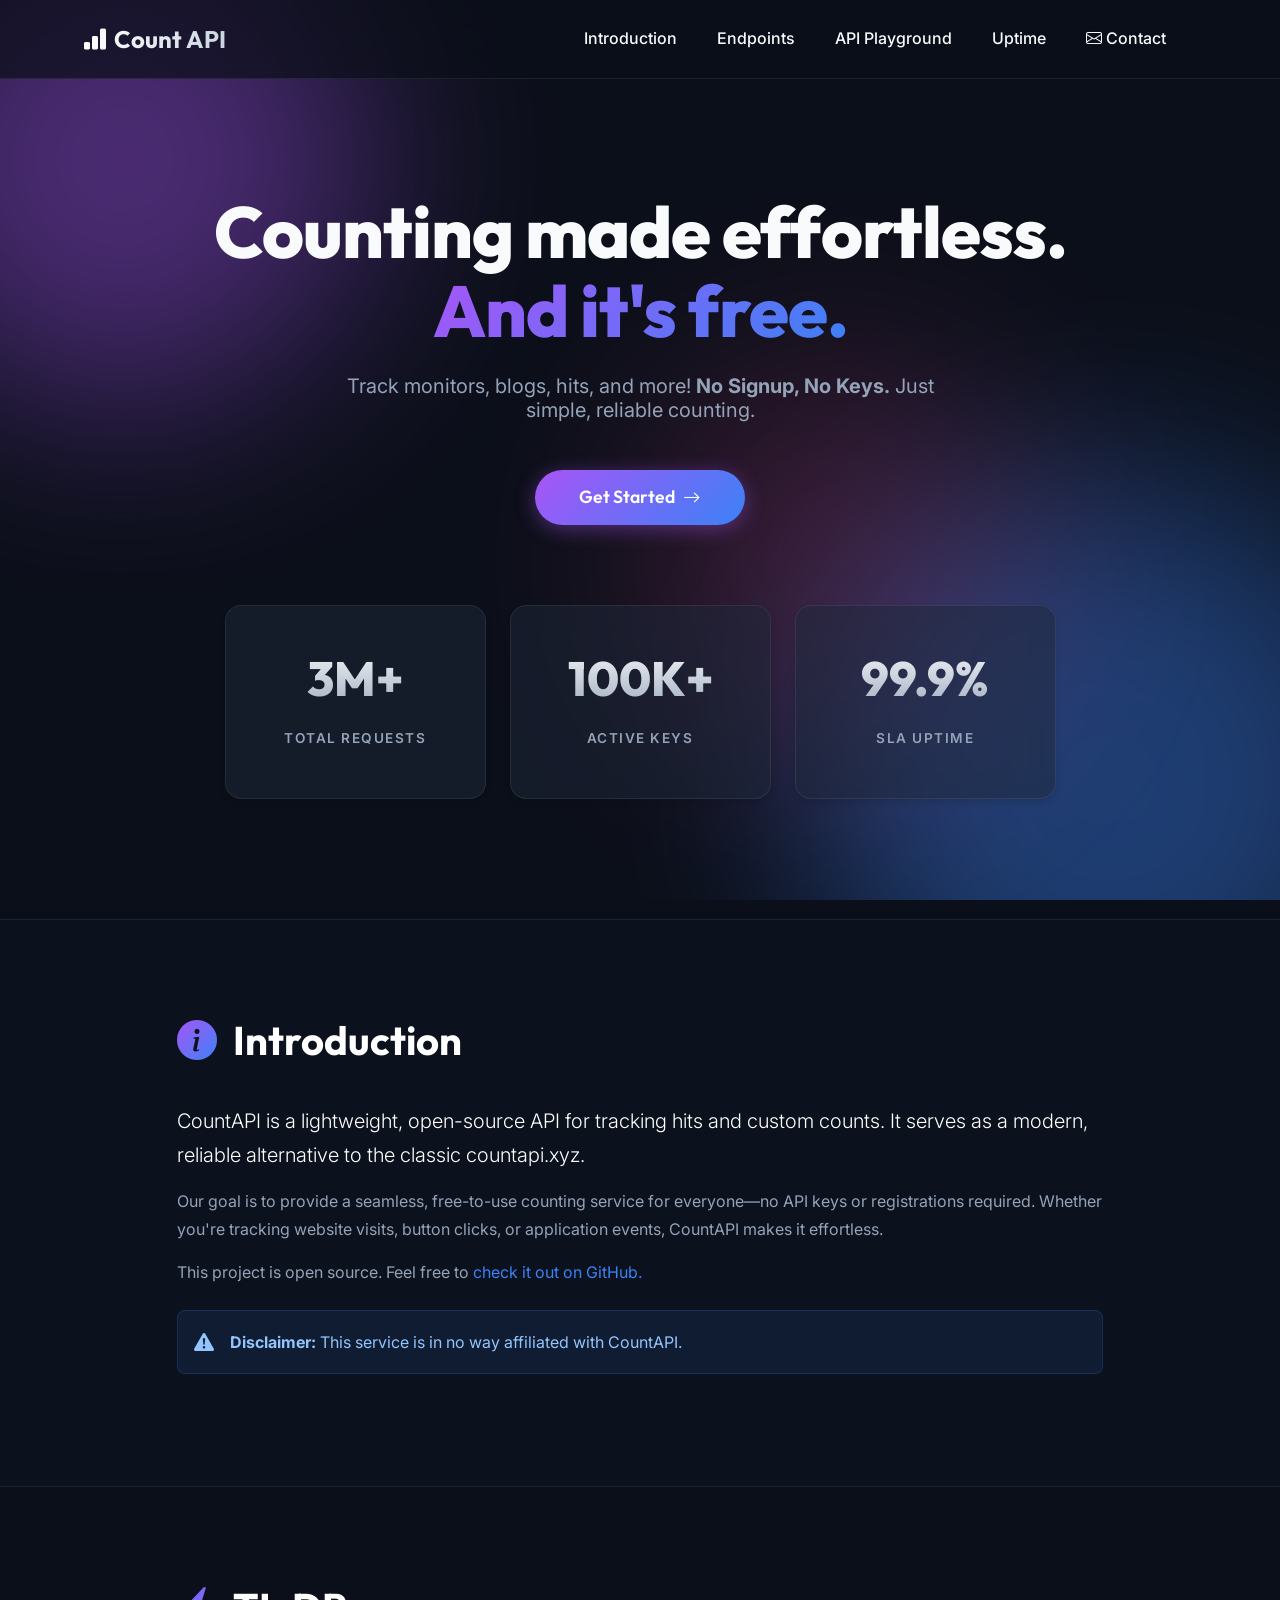
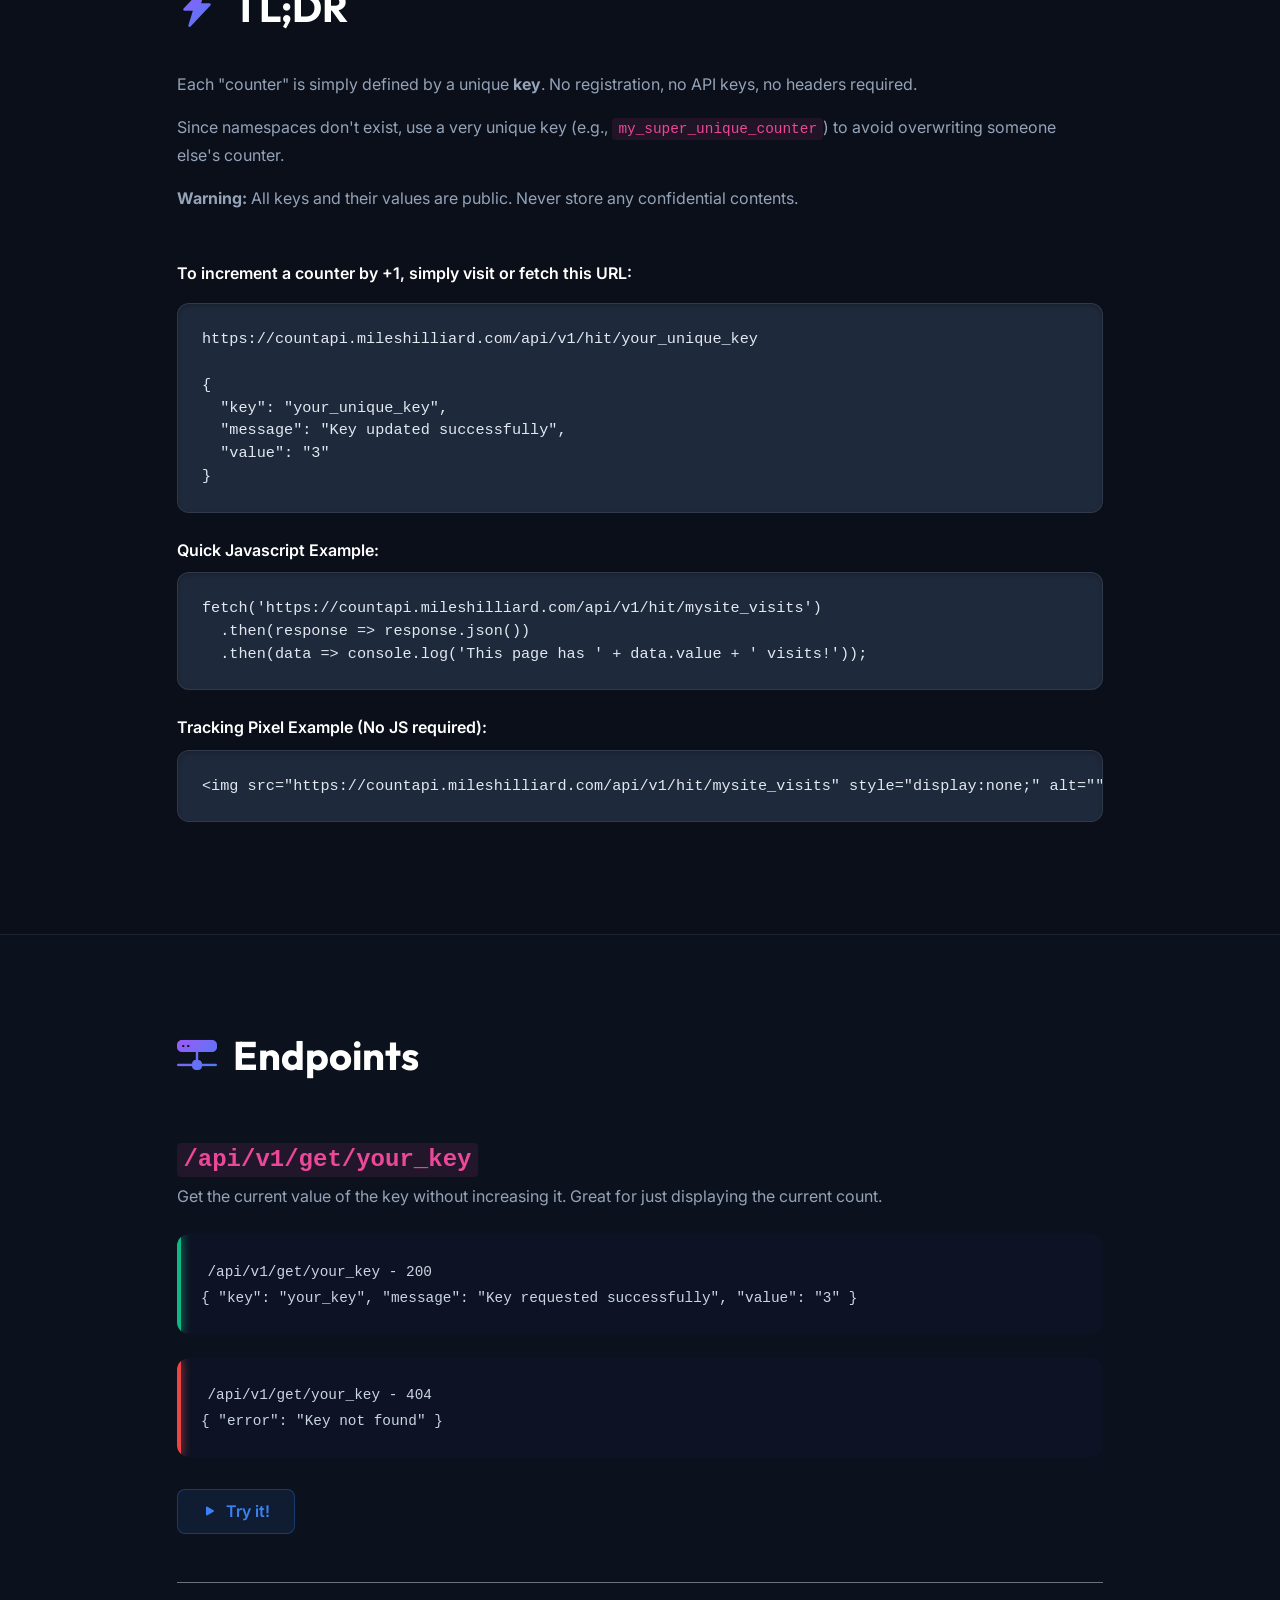
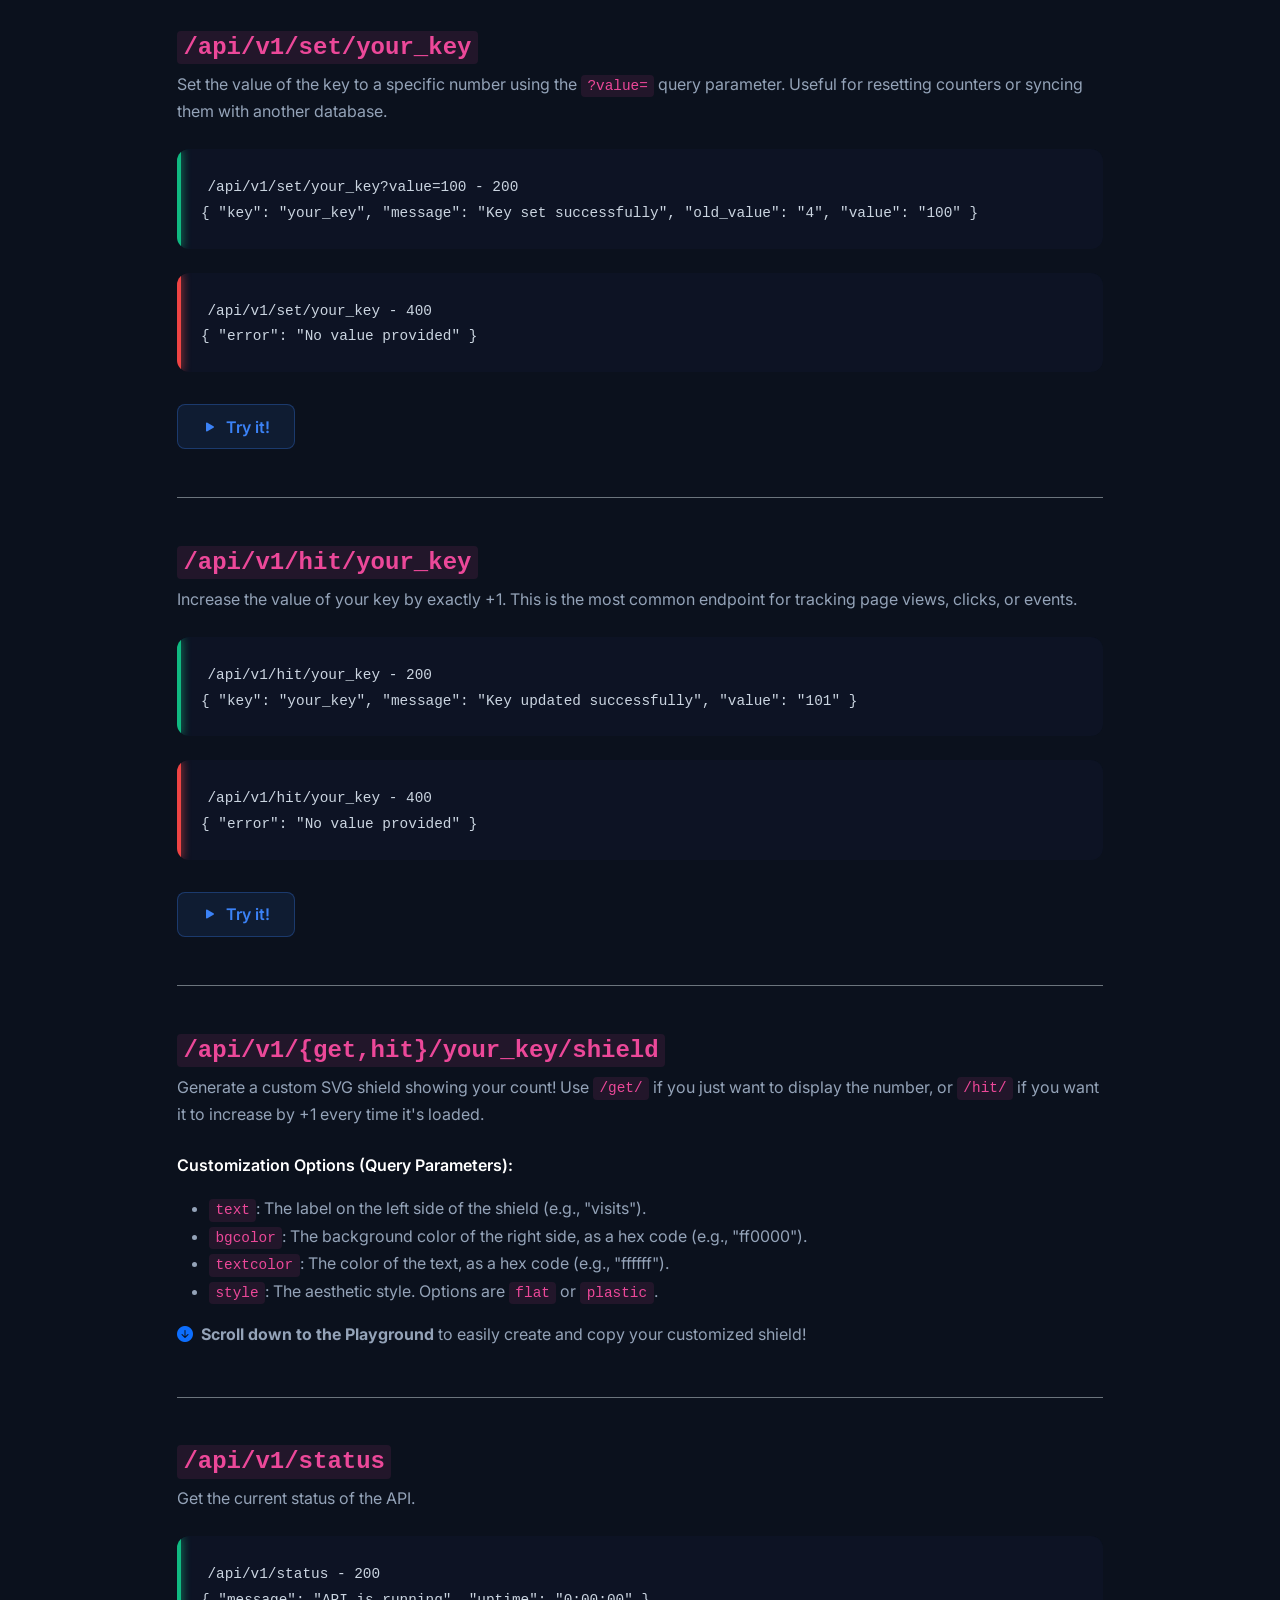
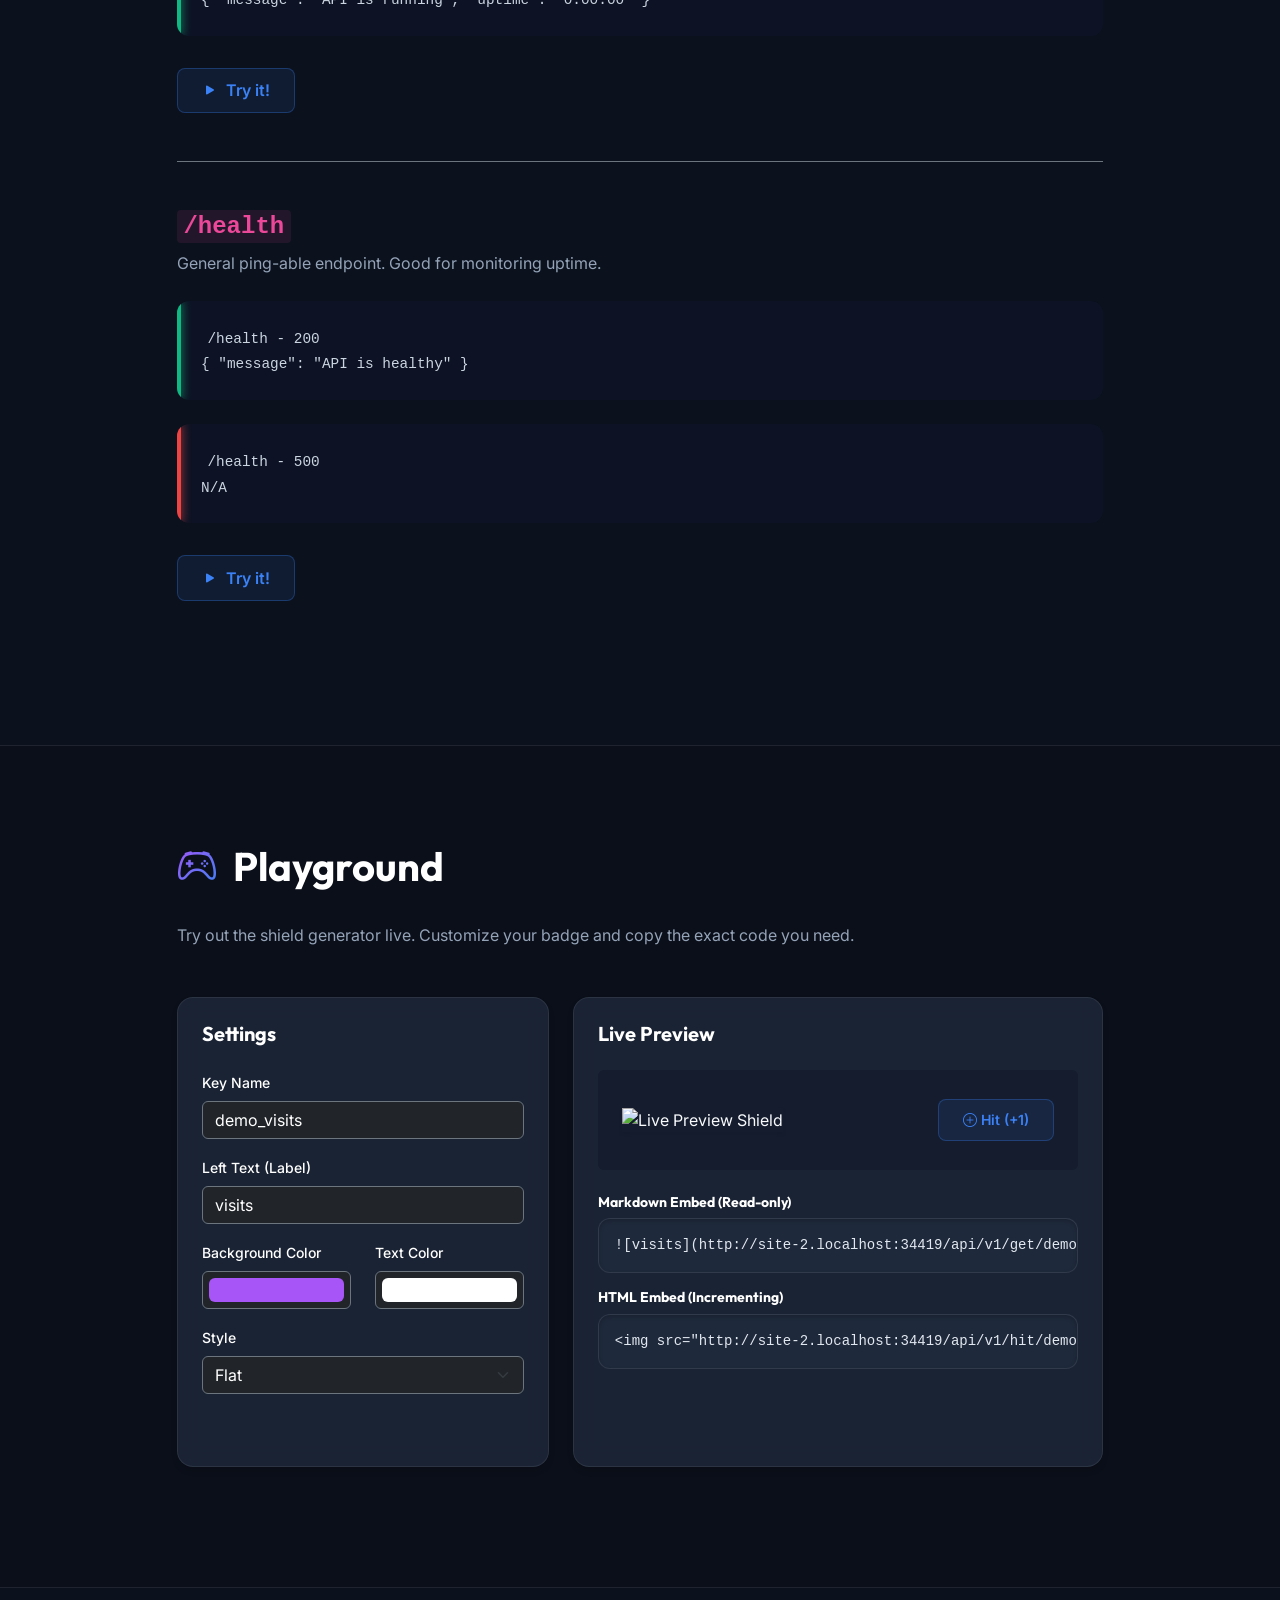
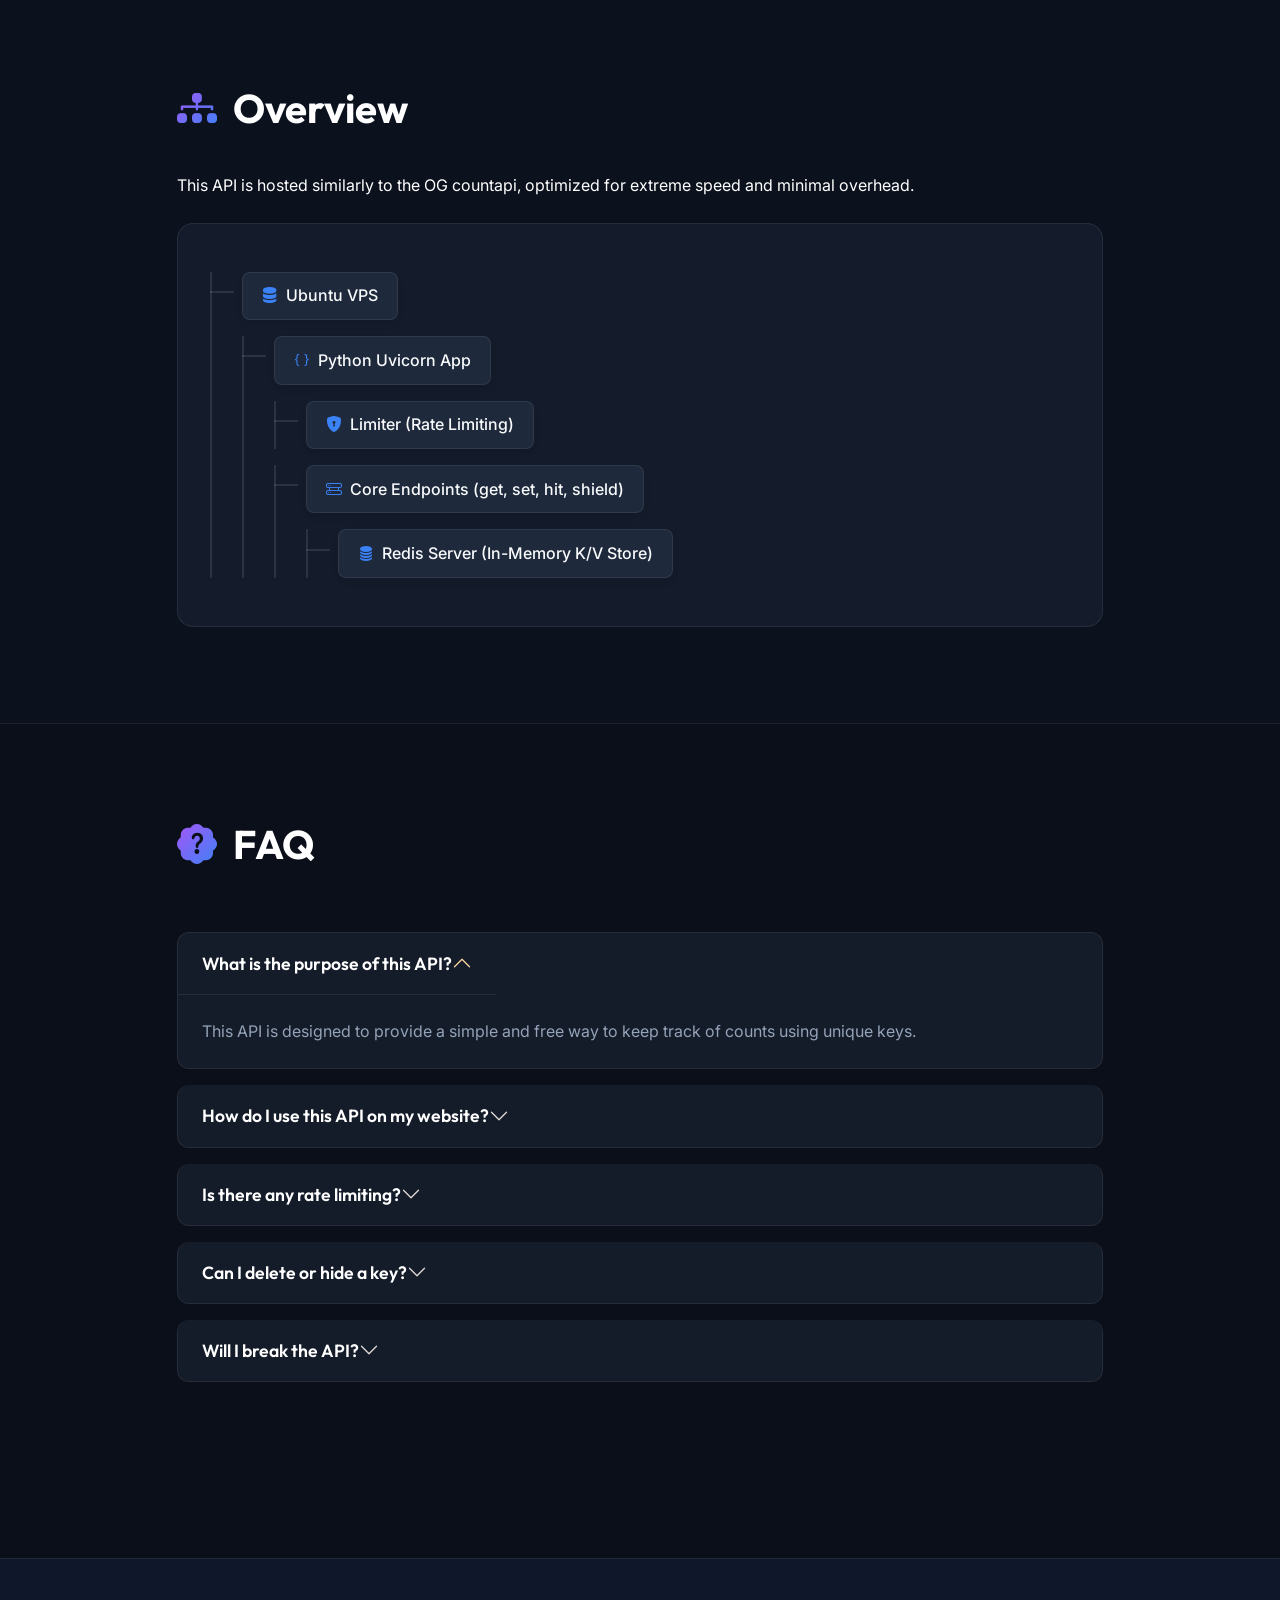
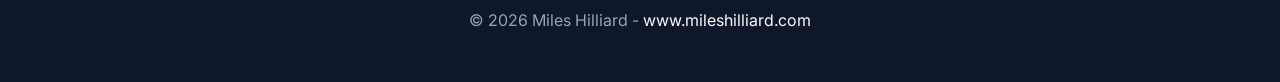
==== commit 5c209e38: "added URL in navbarr" ====
--- a/api/templates/index.html
+++ b/api/templates/index.html
@@ -588,6 +588,9 @@
                         <a class="nav-link" href="#endpoints">Endpoints</a>
                     </li>
                     <li class="nav-item">
+                        <a class="nav-link" href="/playground">API Playground</a>
+                    </li>
+                    <li class="nav-item">
                         <a class="nav-link" href="https://stats.uptimerobot.com/qTeFyzz83B/803060687"
                             target="_blank">Uptime</a>
                     </li>
@@ -647,9 +650,14 @@
                 <div class="row justify-content-center">
                     <div class="col-lg-10">
                         <h2><i class="bi bi-info-circle-fill me-3"></i>Introduction</h2>
-                        <p class="lead mt-4 text-white">CountAPI is a lightweight, open-source API for tracking hits and custom counts. It serves as a modern, reliable alternative to the classic countapi.xyz.</p>
-                        <p>Our goal is to provide a seamless, free-to-use counting service for everyone—no API keys or registrations required. Whether you're tracking website visits, button clicks, or application events, CountAPI makes it effortless.</p>
-                        <p>This project is open source. Feel free to <a href="https://github.com/syntaxerror019/countapi/" target="_blank">check it out on GitHub.</a></p>
+                        <p class="lead mt-4 text-white">CountAPI is a lightweight, open-source API for tracking hits and
+                            custom counts. It serves as a modern, reliable alternative to the classic countapi.xyz.</p>
+                        <p>Our goal is to provide a seamless, free-to-use counting service for everyone—no API keys or
+                            registrations required. Whether you're tracking website visits, button clicks, or
+                            application events, CountAPI makes it effortless.</p>
+                        <p>This project is open source. Feel free to <a
+                                href="https://github.com/syntaxerror019/countapi/" target="_blank">check it out on
+                                GitHub.</a></p>
                         <div class="alert alert-info mt-4" role="alert">
                             <i class="bi bi-exclamation-triangle-fill me-3 fs-5"></i>
                             <div><strong>Disclaimer:</strong> This service is in no way affiliated with CountAPI.</div>
@@ -780,17 +788,24 @@
                         <!-- Shield Endpoints -->
                         <div class="mb-5 border-top border-secondary pt-5">
                             <h4><code class="fs-4">/api/v1/{get,hit}/your_key/shield</code></h4>
-                            <p>Generate a custom SVG shield showing your count! Use <code>/get/</code> if you just want to display the number, or <code>/hit/</code> if you want it to increase by +1 every time it's loaded.</p>
-                            
+                            <p>Generate a custom SVG shield showing your count! Use <code>/get/</code> if you just want
+                                to display the number, or <code>/hit/</code> if you want it to increase by +1 every time
+                                it's loaded.</p>
+
                             <p class="mt-4 text-white fw-semibold">Customization Options (Query Parameters):</p>
                             <ul class="text-muted">
                                 <li><code>text</code>: The label on the left side of the shield (e.g., "visits").</li>
-                                <li><code>bgcolor</code>: The background color of the right side, as a hex code (e.g., "ff0000").</li>
+                                <li><code>bgcolor</code>: The background color of the right side, as a hex code (e.g.,
+                                    "ff0000").</li>
                                 <li><code>textcolor</code>: The color of the text, as a hex code (e.g., "ffffff").</li>
-                                <li><code>style</code>: The aesthetic style. Options are <code>flat</code> or <code>plastic</code>.</li>
+                                <li><code>style</code>: The aesthetic style. Options are <code>flat</code> or
+                                    <code>plastic</code>.
+                                </li>
                             </ul>
-                            
-                            <p class="mt-3 mb-0"><i class="bi bi-arrow-down-circle-fill text-primary me-2"></i><strong>Scroll down to the Playground</strong> to easily create and copy your customized shield!</p>
+
+                            <p class="mt-3 mb-0"><i
+                                    class="bi bi-arrow-down-circle-fill text-primary me-2"></i><strong>Scroll down to
+                                    the Playground</strong> to easily create and copy your customized shield!</p>
                         </div>
 
                         <!-- Status Endpoint -->
@@ -840,29 +855,38 @@
                 <div class="row justify-content-center">
                     <div class="col-lg-10">
                         <h2><i class="bi bi-controller me-3"></i>Playground</h2>
-                        <p class="mt-3 mb-5">Try out the shield generator live. Customize your badge and copy the exact code you need.</p>
-                        
+                        <p class="mt-3 mb-5">Try out the shield generator live. Customize your badge and copy the exact
+                            code you need.</p>
+
                         <div class="row">
                             <div class="col-md-5 mb-4">
                                 <div class="stat-card p-4 h-100" style="background: rgba(30,41,59,0.8);">
                                     <h5 class="text-white mb-4">Settings</h5>
-                                    
+
                                     <div class="mb-3">
                                         <label class="form-label text-white small fw-medium">Key Name</label>
-                                        <input type="text" id="pgKey" class="form-control bg-dark text-white border-secondary" value="demo_visits">
+                                        <input type="text" id="pgKey"
+                                            class="form-control bg-dark text-white border-secondary"
+                                            value="demo_visits">
                                     </div>
                                     <div class="mb-3">
                                         <label class="form-label text-white small fw-medium">Left Text (Label)</label>
-                                        <input type="text" id="pgText" class="form-control bg-dark text-white border-secondary" value="visits">
+                                        <input type="text" id="pgText"
+                                            class="form-control bg-dark text-white border-secondary" value="visits">
                                     </div>
                                     <div class="row mb-3">
                                         <div class="col-6">
-                                            <label class="form-label text-white small fw-medium">Background Color</label>
-                                            <input type="color" id="pgBgColor" class="form-control form-control-color bg-dark border-secondary w-100" value="#a855f7">
+                                            <label class="form-label text-white small fw-medium">Background
+                                                Color</label>
+                                            <input type="color" id="pgBgColor"
+                                                class="form-control form-control-color bg-dark border-secondary w-100"
+                                                value="#a855f7">
                                         </div>
                                         <div class="col-6">
                                             <label class="form-label text-white small fw-medium">Text Color</label>
-                                            <input type="color" id="pgTextColor" class="form-control form-control-color bg-dark border-secondary w-100" value="#ffffff">
+                                            <input type="color" id="pgTextColor"
+                                                class="form-control form-control-color bg-dark border-secondary w-100"
+                                                value="#ffffff">
                                         </div>
                                     </div>
                                     <div class="mb-4">
@@ -874,23 +898,26 @@
                                     </div>
                                 </div>
                             </div>
-                            
+
                             <div class="col-md-7 mb-4">
-                                <div class="stat-card p-4 h-100 d-flex flex-column" style="background: rgba(30,41,59,0.8);">
+                                <div class="stat-card p-4 h-100 d-flex flex-column"
+                                    style="background: rgba(30,41,59,0.8);">
                                     <h5 class="text-white mb-4">Live Preview</h5>
-                                    
-                                    <div class="d-flex align-items-center mb-4 p-4 rounded" style="background: rgba(15,23,42,0.5); min-height: 100px;">
-                                        <img id="pgPreviewImg" src="" alt="Live Preview Shield" class="me-auto shadow-sm">
+
+                                    <div class="d-flex align-items-center mb-4 p-4 rounded"
+                                        style="background: rgba(15,23,42,0.5); min-height: 100px;">
+                                        <img id="pgPreviewImg" src="" alt="Live Preview Shield"
+                                            class="me-auto shadow-sm">
                                         <button id="pgHitBtn" class="btn btn-sm btn-api ms-3">
                                             <i class="bi bi-plus-circle me-1"></i> Hit (+1)
                                         </button>
                                     </div>
-                                    
+
                                     <h6 class="text-white mb-2 small">Markdown Embed (Read-only)</h6>
                                     <div class="position-relative mb-3">
                                         <pre class="m-0 p-3 small text-break"><code id="pgMarkdownCode"></code></pre>
                                     </div>
-                                    
+
                                     <h6 class="text-white mb-2 small">HTML Embed (Incrementing)</h6>
                                     <div class="position-relative">
                                         <pre class="m-0 p-3 small text-break"><code id="pgHtmlCode"></code></pre>
@@ -910,21 +937,25 @@
                 <div class="row justify-content-center">
                     <div class="col-lg-10">
                         <h2><i class="bi bi-diagram-3-fill me-3"></i>Overview</h2>
-                        <p class="mt-4 text-white">This API is hosted similarly to the OG countapi, optimized for extreme speed and minimal overhead.</p>
-                        
+                        <p class="mt-4 text-white">This API is hosted similarly to the OG countapi, optimized for
+                            extreme speed and minimal overhead.</p>
+
                         <div class="tree mt-4">
                             <ul>
                                 <li>
                                     <span><i class="bi bi-server me-2"></i>Ubuntu VPS</span>
                                     <ul>
                                         <li>
-                                            <span><i class="bi bi-braces me-2"></i>Python Flask App</span>
+                                            <span><i class="bi bi-braces me-2"></i>Python Uvicorn App</span>
                                             <ul>
-                                                <li><span><i class="bi bi-shield-lock-fill me-2"></i>Flask-Limiter (Rate Limiting)</span></li>
+                                                <li><span><i class="bi bi-shield-lock-fill me-2"></i>Limiter (Rate
+                                                        Limiting)</span></li>
                                                 <li>
-                                                    <span><i class="bi bi-hdd-rack me-2"></i>Core Endpoints (get, set, hit, shield)</span>
+                                                    <span><i class="bi bi-hdd-rack me-2"></i>Core Endpoints (get, set,
+                                                        hit, shield)</span>
                                                     <ul>
-                                                        <li><span><i class="bi bi-database-fill me-2"></i>Redis Server (In-Memory K/V Store)</span></li>
+                                                        <li><span><i class="bi bi-database-fill me-2"></i>Redis Server
+                                                                (In-Memory K/V Store)</span></li>
                                                     </ul>
                                                 </li>
                                             </ul>
@@ -1095,7 +1126,7 @@
         // Playground Logic
         document.addEventListener('DOMContentLoaded', () => {
             const baseUrl = window.location.origin;
-            
+
             const inputs = {
                 key: document.getElementById('pgKey'),
                 text: document.getElementById('pgText'),
@@ -1103,44 +1134,44 @@
                 textColor: document.getElementById('pgTextColor'),
                 style: document.getElementById('pgStyle')
             };
-            
+
             const outputs = {
                 img: document.getElementById('pgPreviewImg'),
                 markdown: document.getElementById('pgMarkdownCode'),
                 html: document.getElementById('pgHtmlCode'),
                 btn: document.getElementById('pgHitBtn')
             };
-            
+
             function updatePlayground(forceHit = false) {
                 const key = inputs.key.value || 'demo_visits';
                 const text = encodeURIComponent(inputs.text.value || 'visits');
                 const bgColor = inputs.bgColor.value.substring(1);
                 const textColor = inputs.textColor.value.substring(1);
                 const style = inputs.style.value;
-                
+
                 const action = forceHit ? 'hit' : 'get';
                 const endpoint = `/api/v1/${action}/${key}/shield?text=${text}&bgcolor=${bgColor}&textcolor=${textColor}&style=${style}`;
                 const fullUrl = `${baseUrl}${endpoint}`;
-                
+
                 // Add timestamp to bust cache when hitting
                 outputs.img.src = fullUrl + (forceHit ? `&t=${Date.now()}` : '');
-                
+
                 const displayUrlGet = `${baseUrl}/api/v1/get/${key}/shield?text=${text}&bgcolor=${bgColor}&textcolor=${textColor}&style=${style}`;
                 const displayUrlHit = `${baseUrl}/api/v1/hit/${key}/shield?text=${text}&bgcolor=${bgColor}&textcolor=${textColor}&style=${style}`;
-                
+
                 outputs.markdown.textContent = `![${inputs.text.value || 'visits'}](${displayUrlGet})`;
                 outputs.html.textContent = `<img src="${displayUrlHit}" alt="${inputs.text.value || 'visits'}" />`;
             }
-            
+
             // Attach event listeners
             Object.values(inputs).forEach(input => {
                 input.addEventListener('input', () => updatePlayground(false));
             });
-            
+
             outputs.btn.addEventListener('click', () => {
                 updatePlayground(true);
             });
-            
+
             // Initial render
             updatePlayground(false);
         });
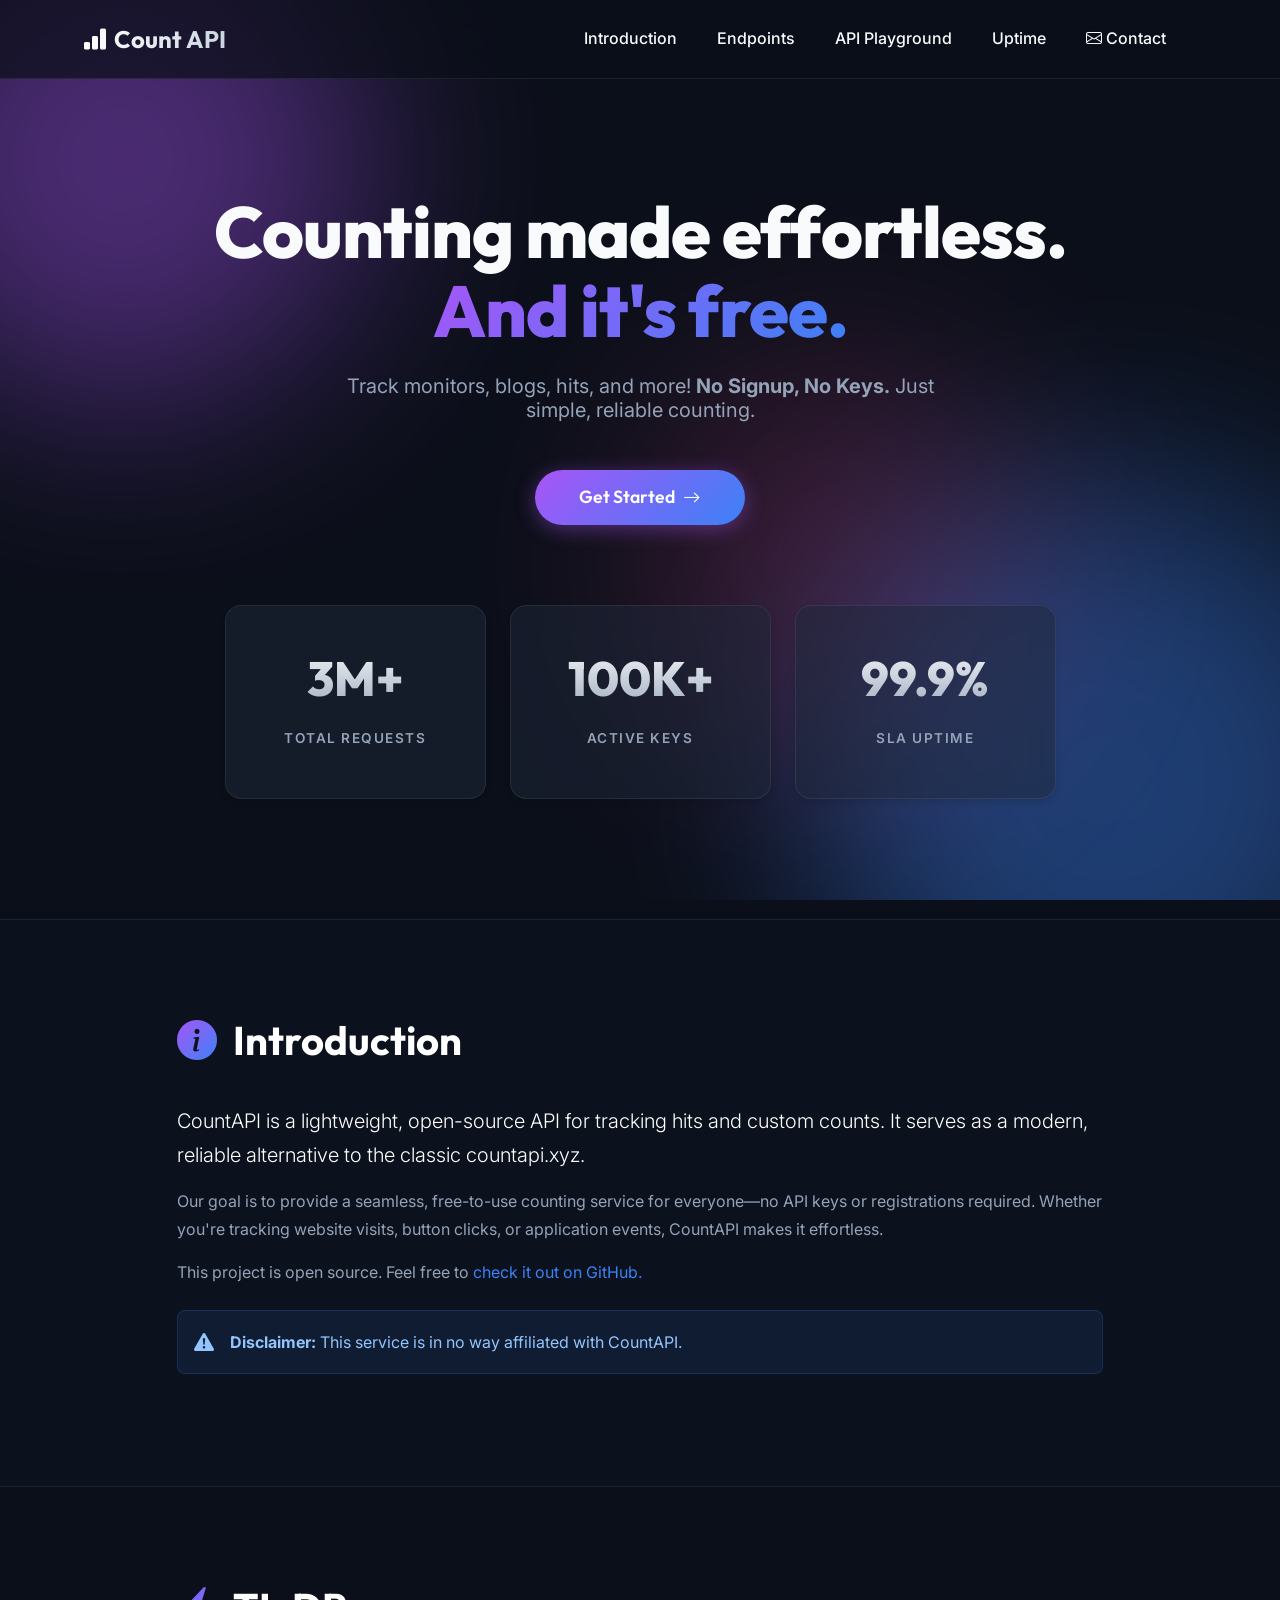
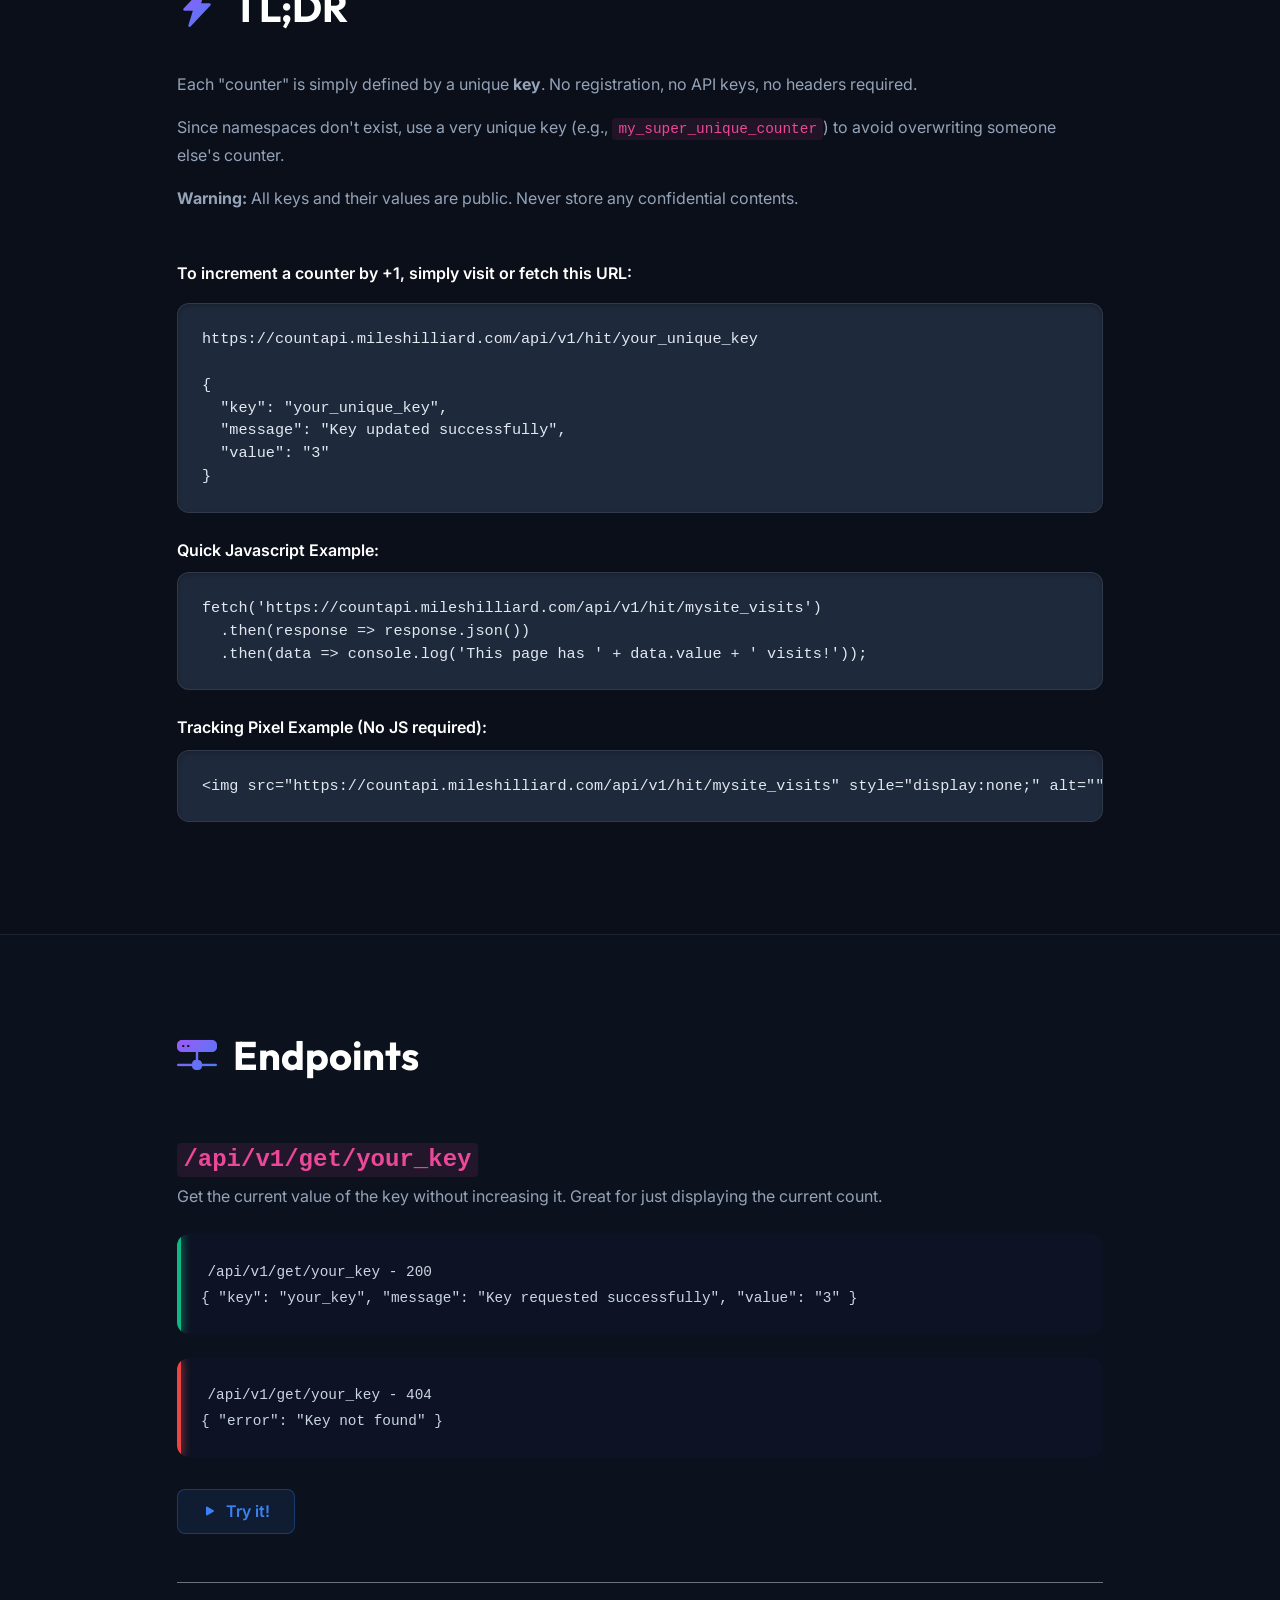
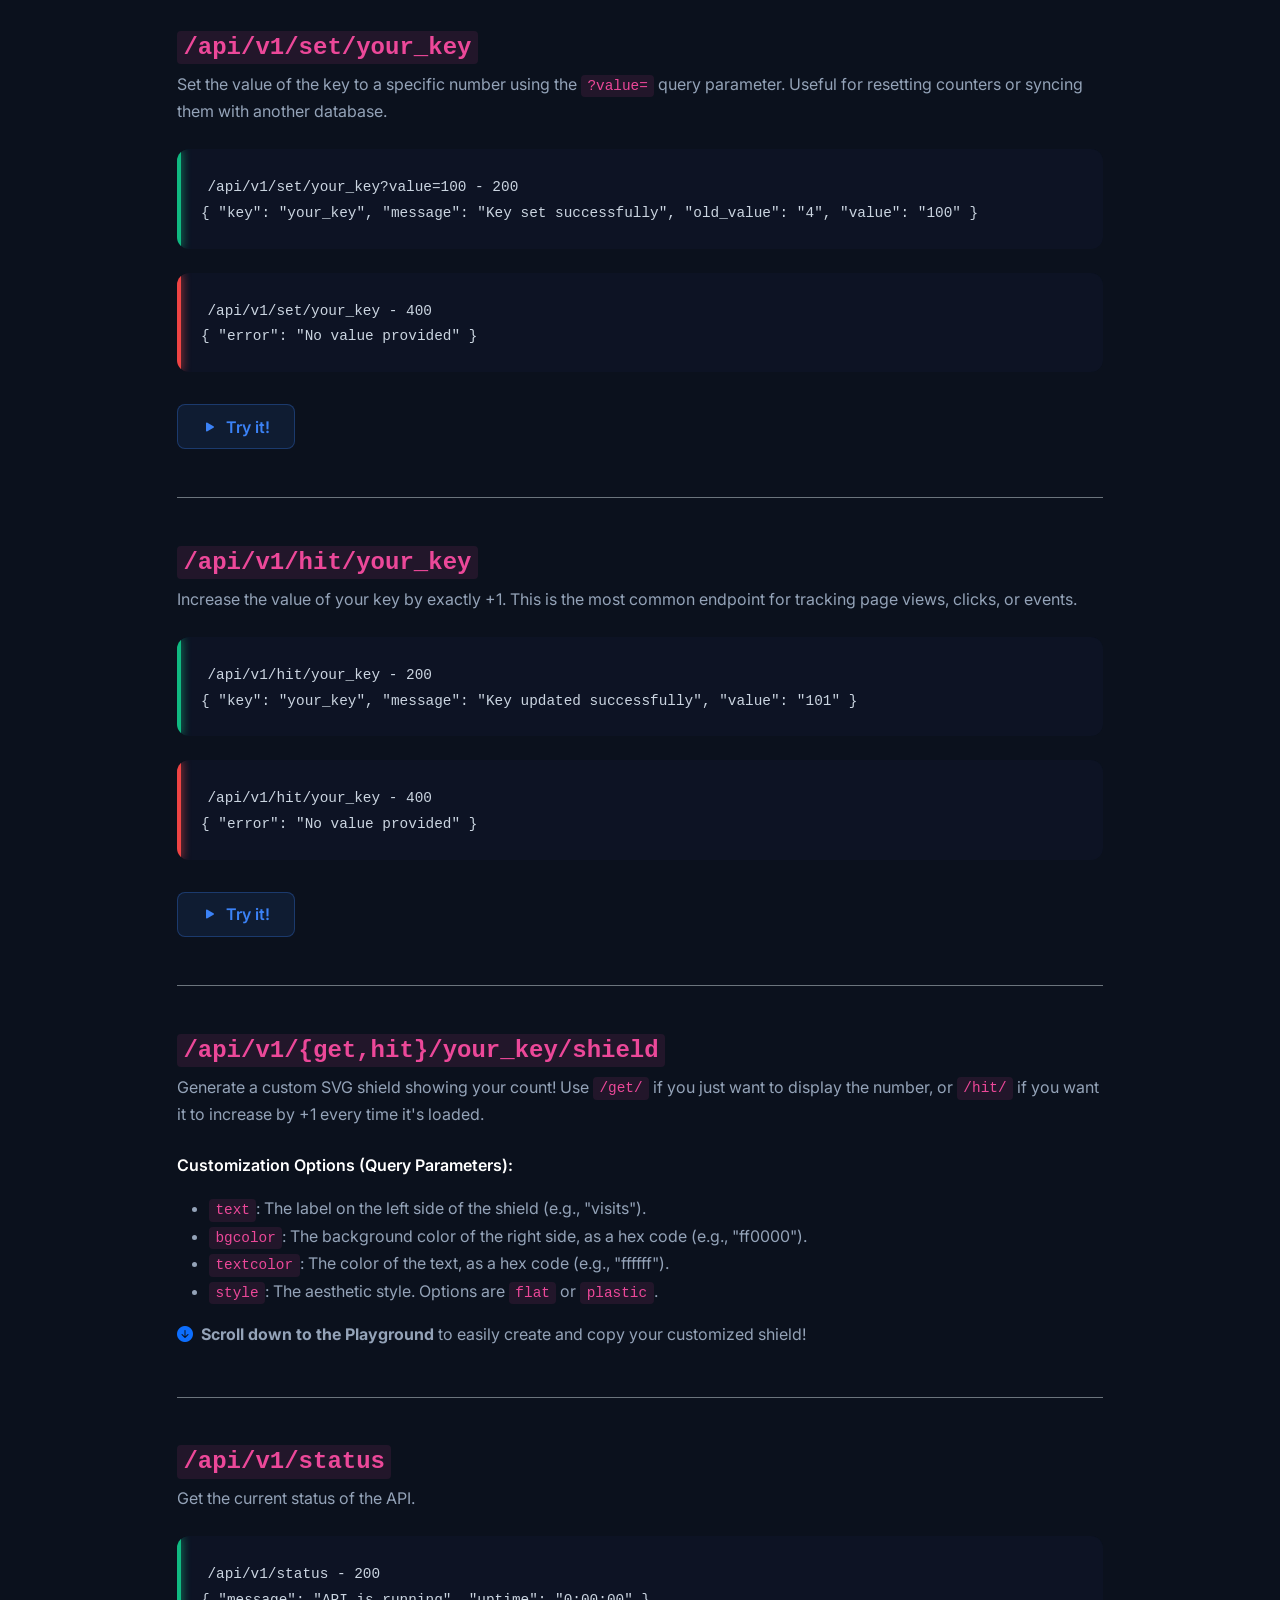
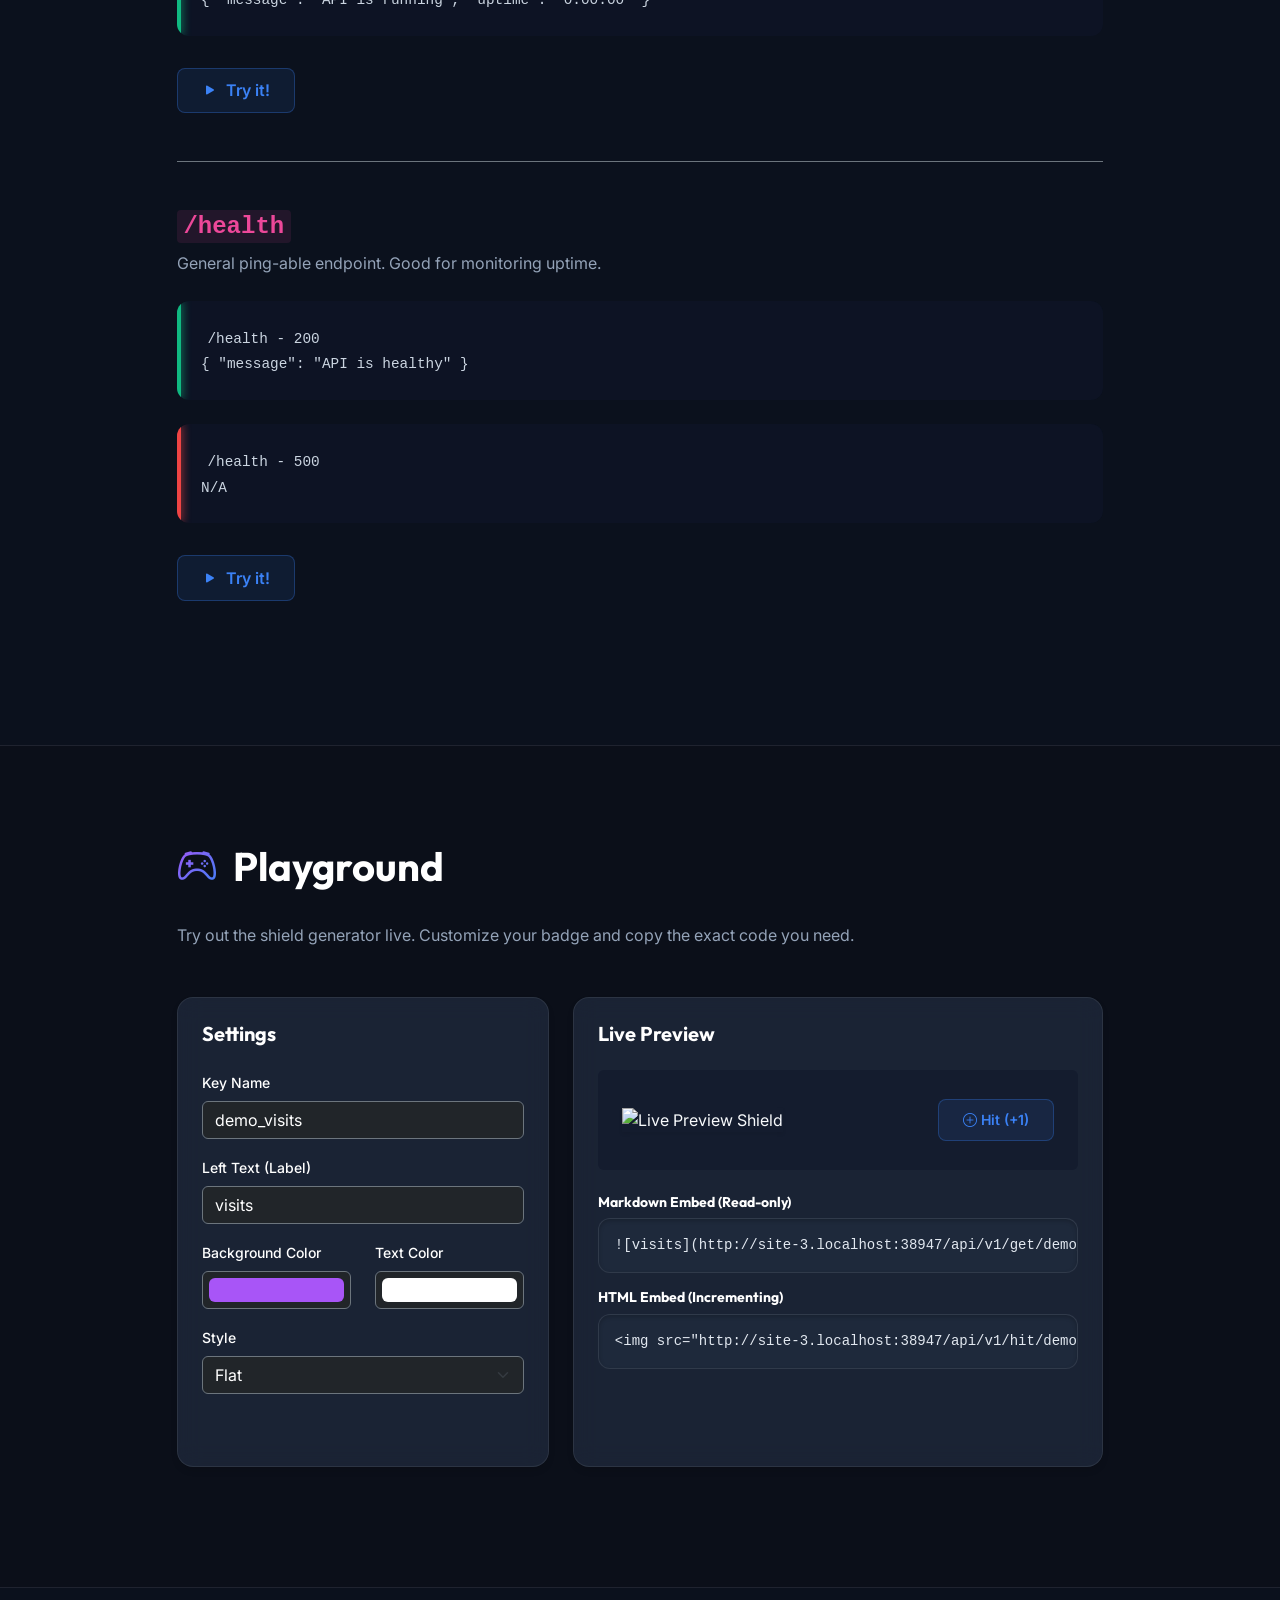
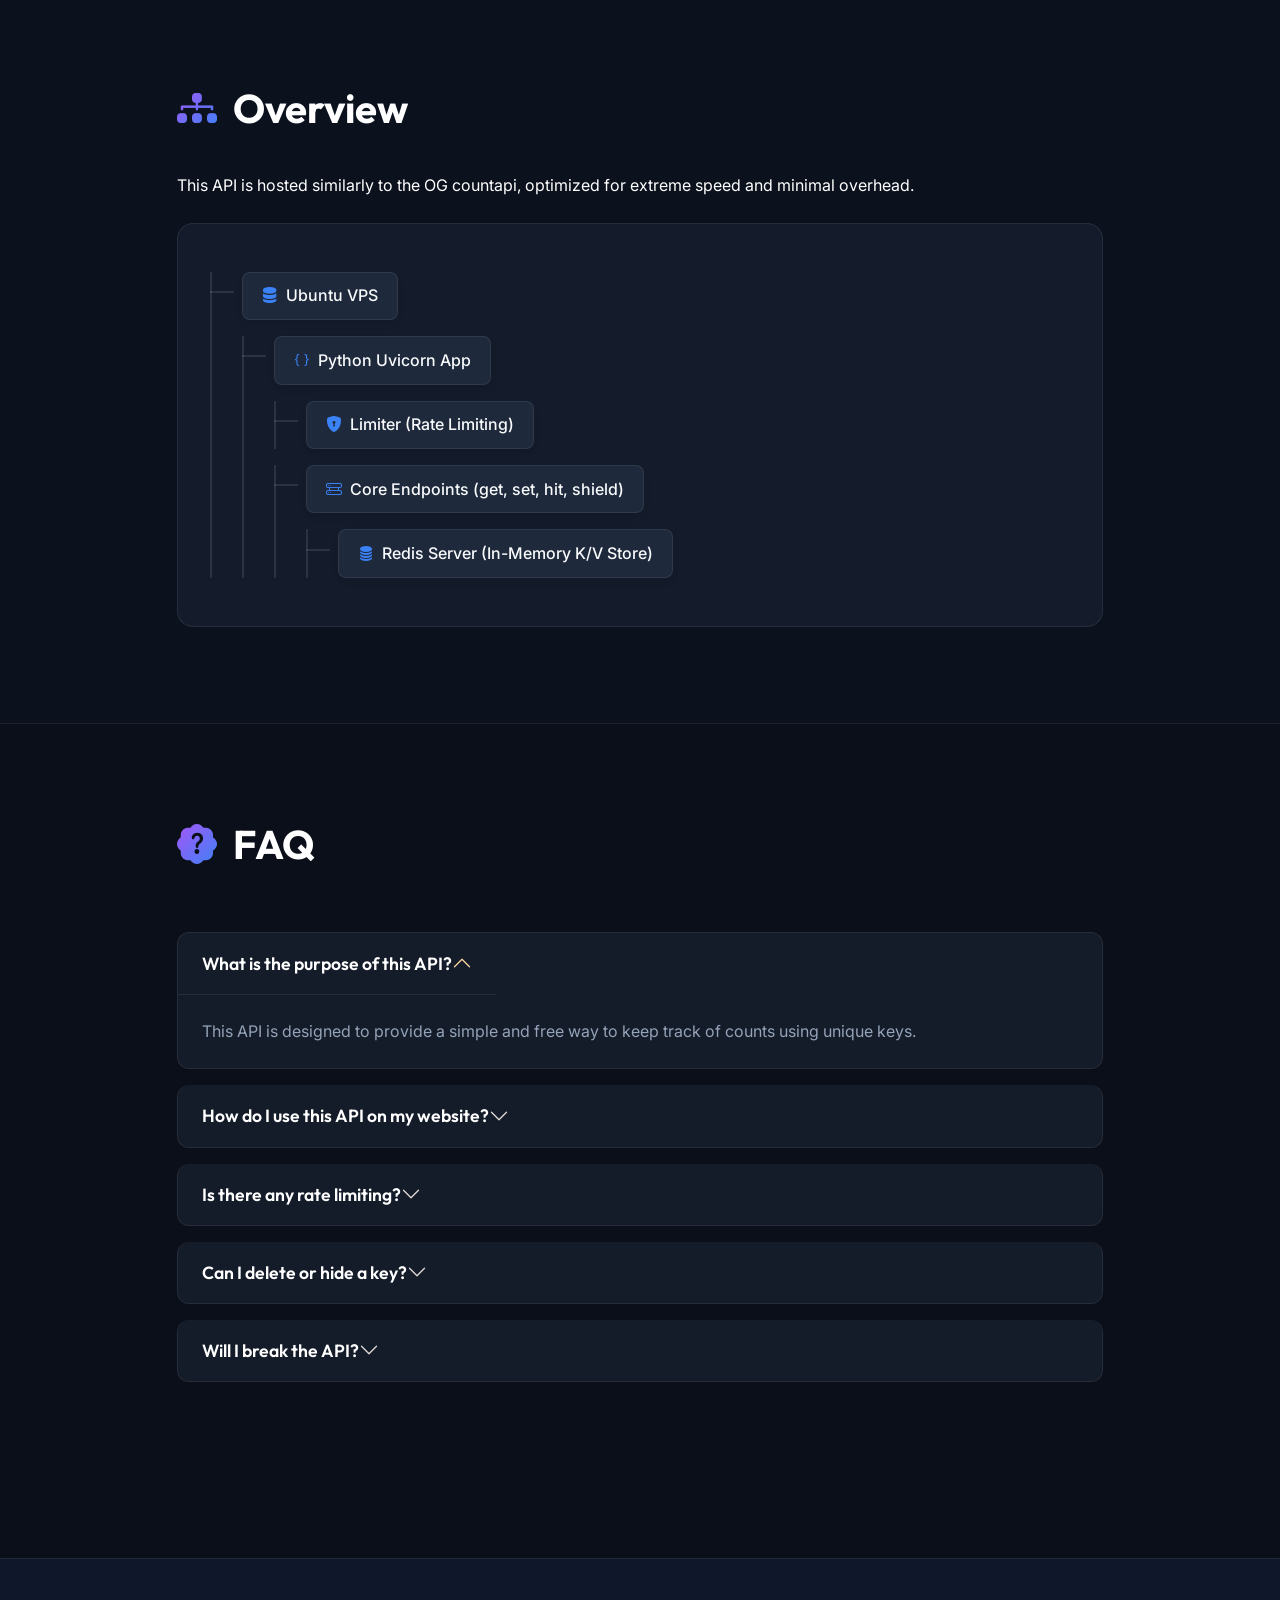
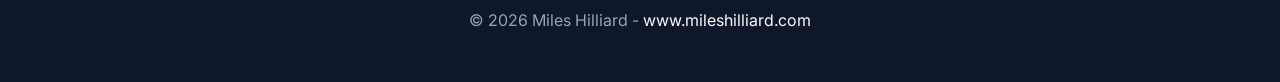
==== commit 8ca6be3b: "added URL in navbarr" ====
--- a/api/templates/index.html
+++ b/api/templates/index.html
@@ -588,7 +588,7 @@
                         <a class="nav-link" href="#endpoints">Endpoints</a>
                     </li>
                     <li class="nav-item">
-                        <a class="nav-link" href="/playground">API Playground</a>
+                        <a class="nav-link" href="#playground">API Playground</a>
                     </li>
                     <li class="nav-item">
                         <a class="nav-link" href="https://stats.uptimerobot.com/qTeFyzz83B/803060687"
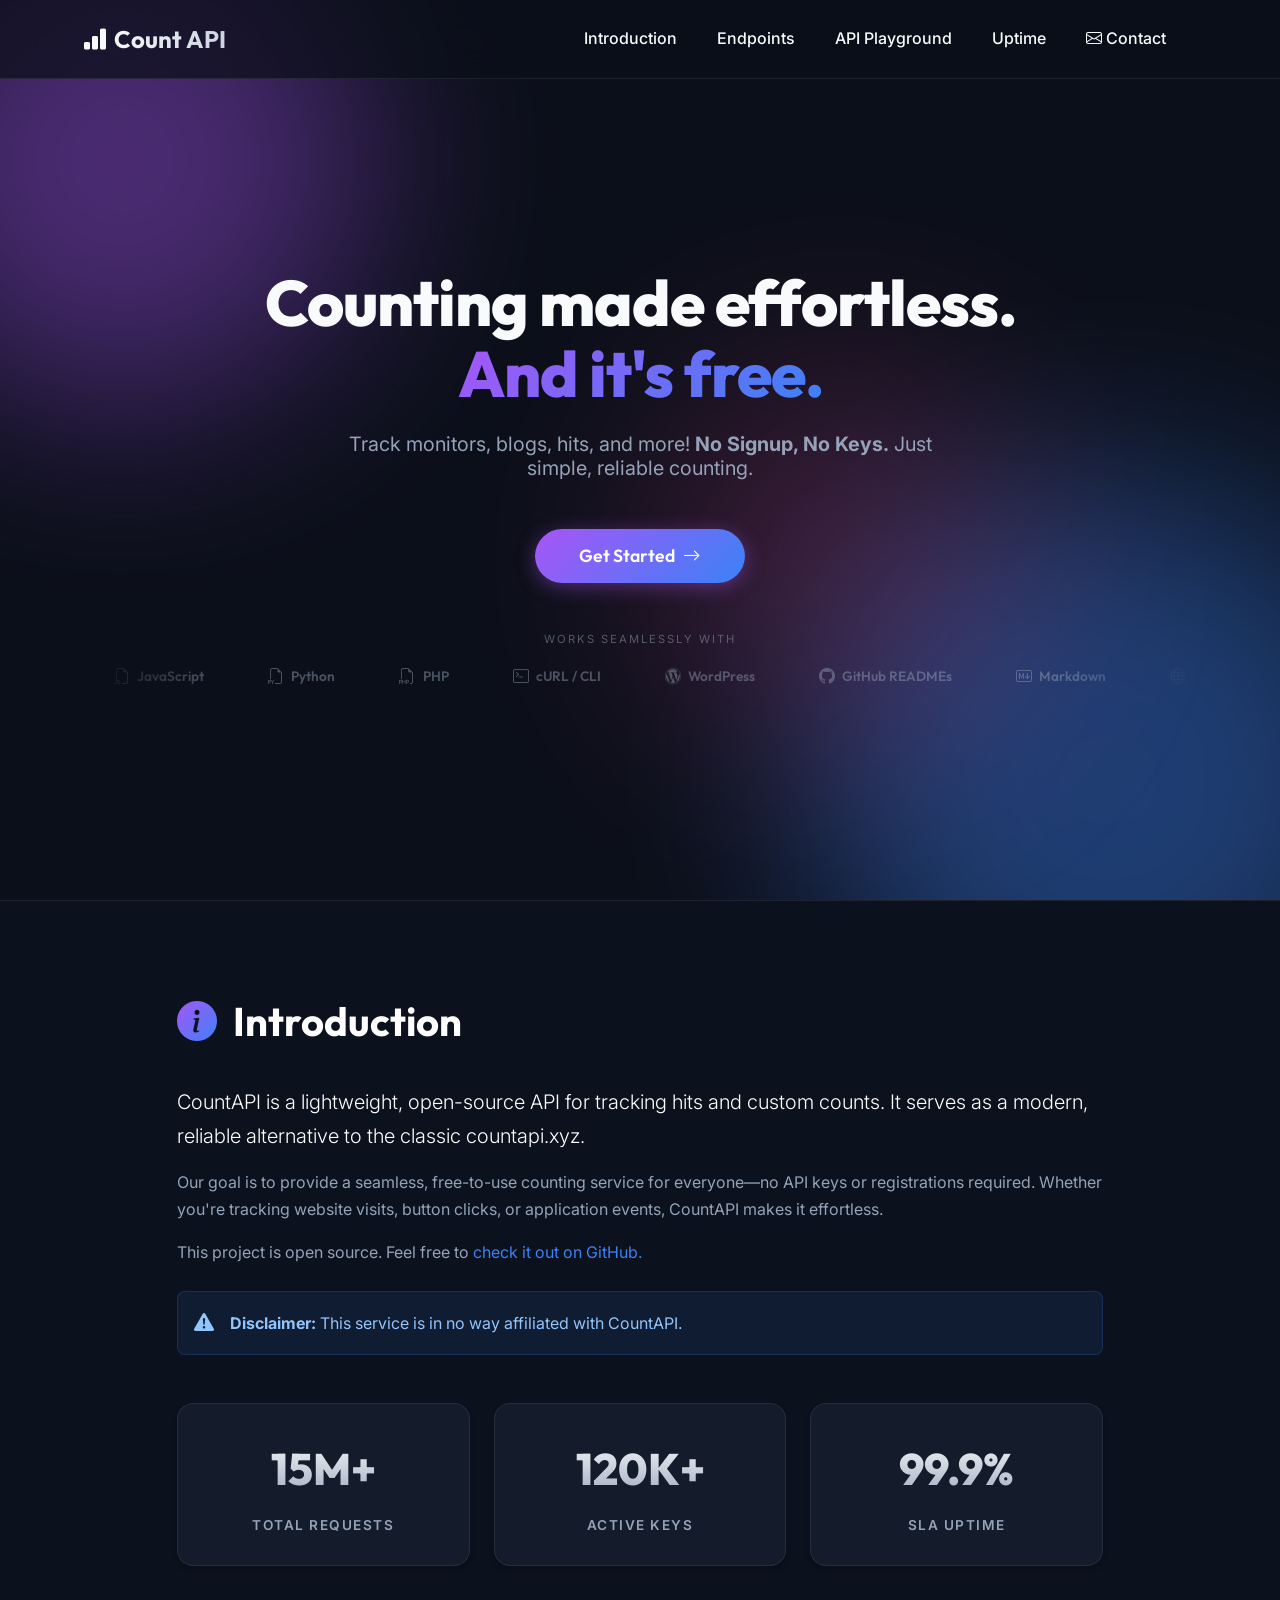
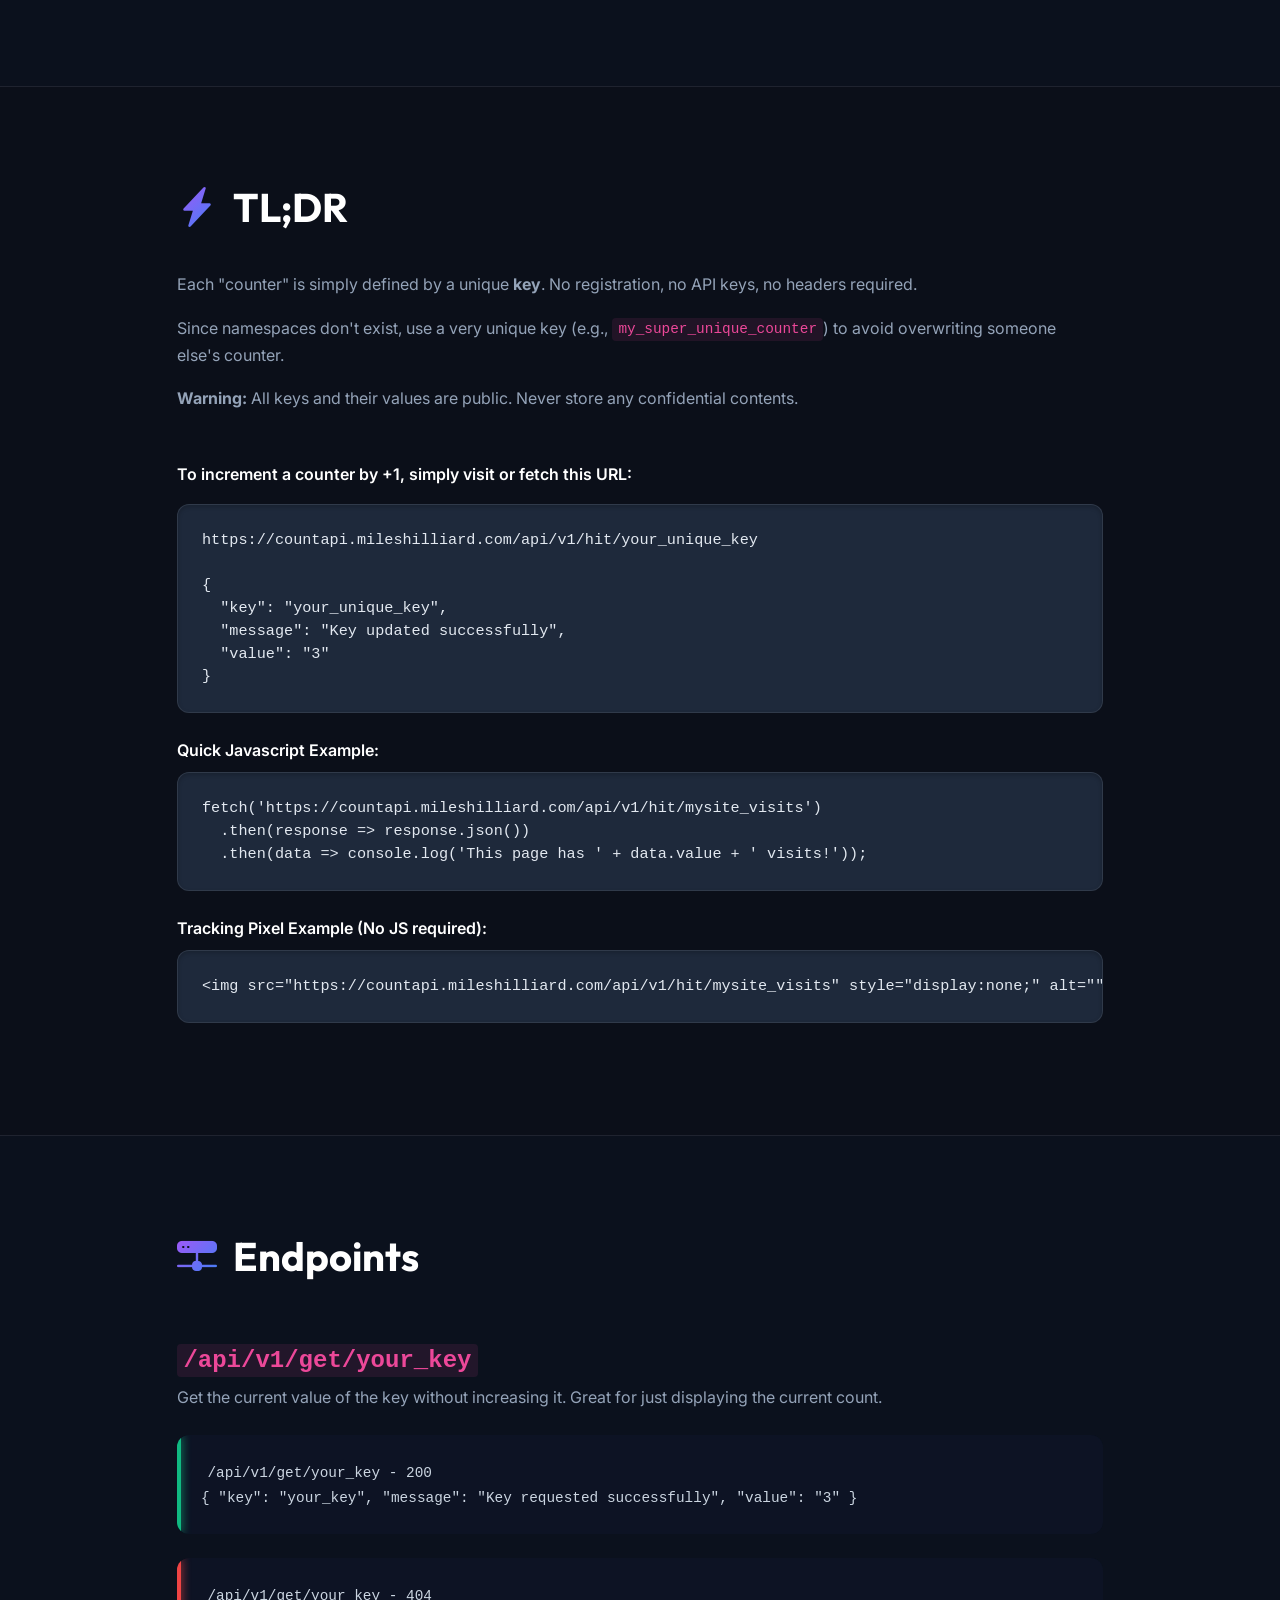
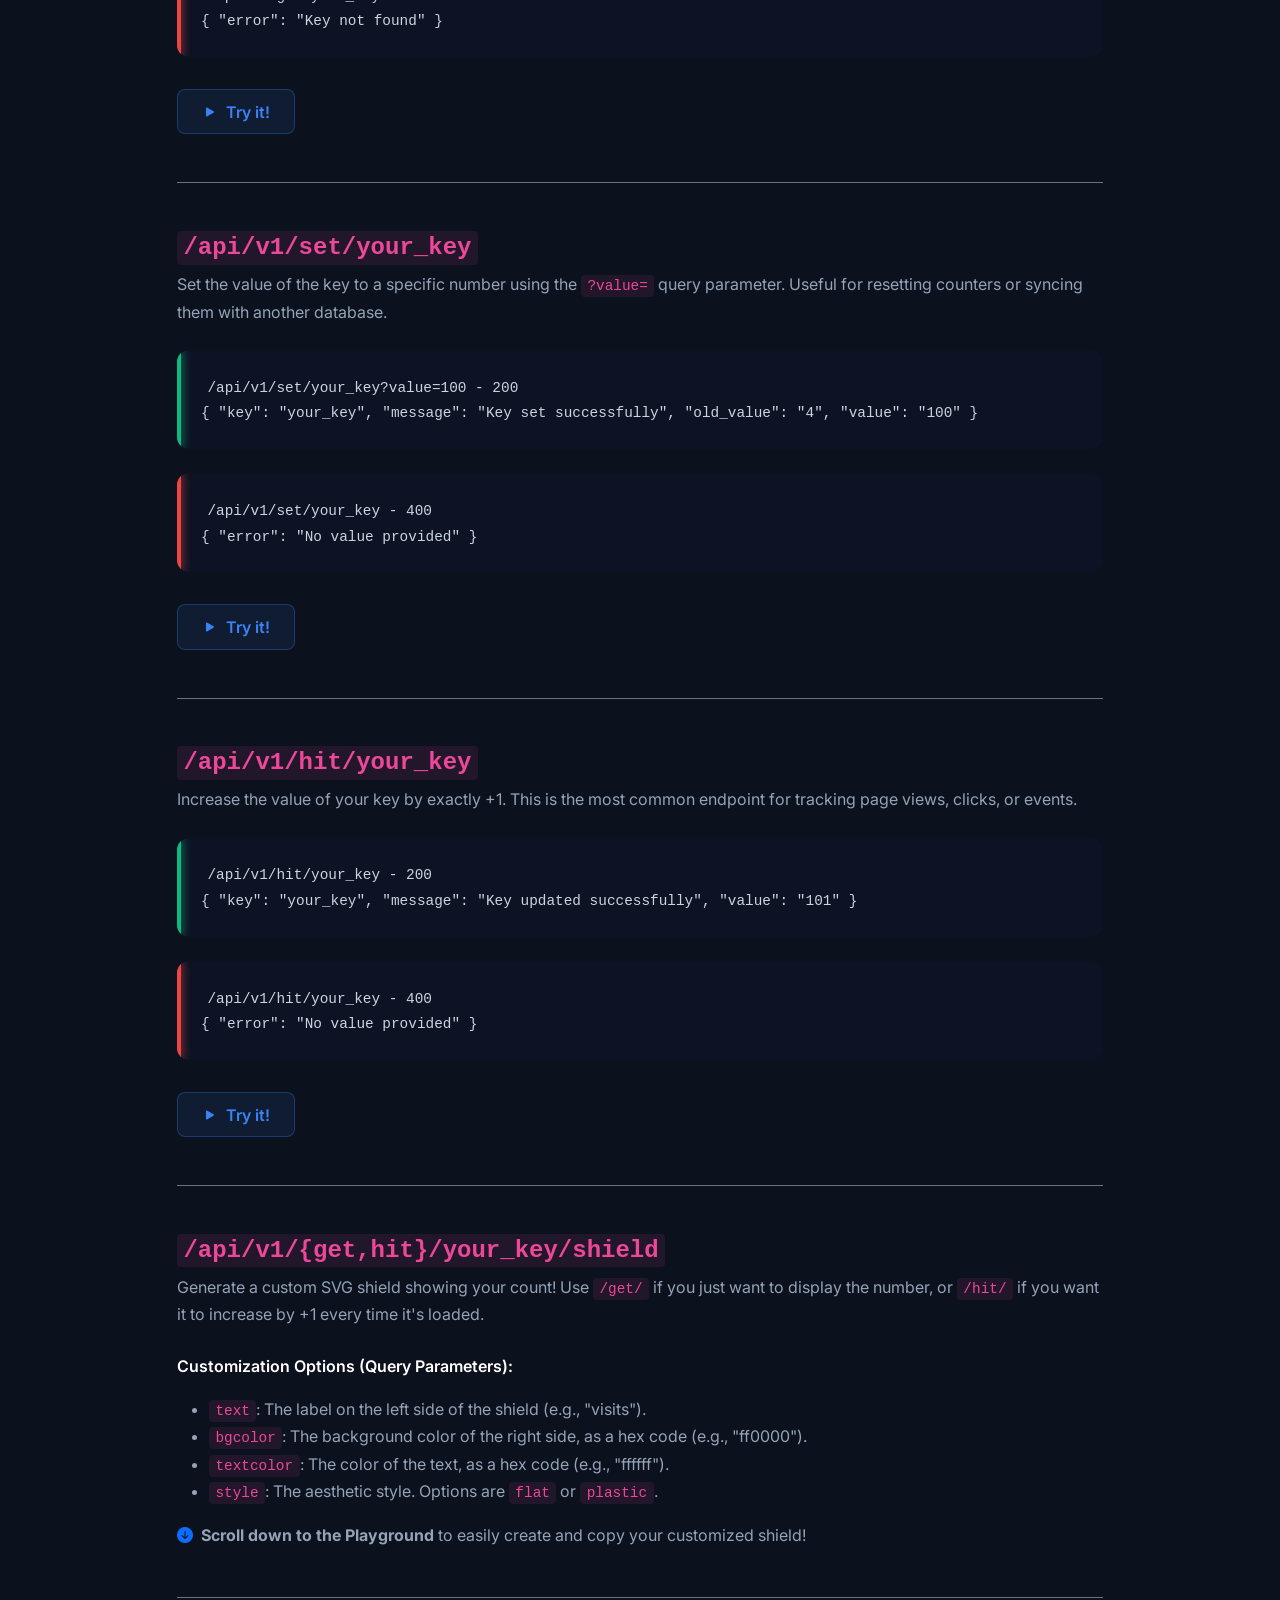
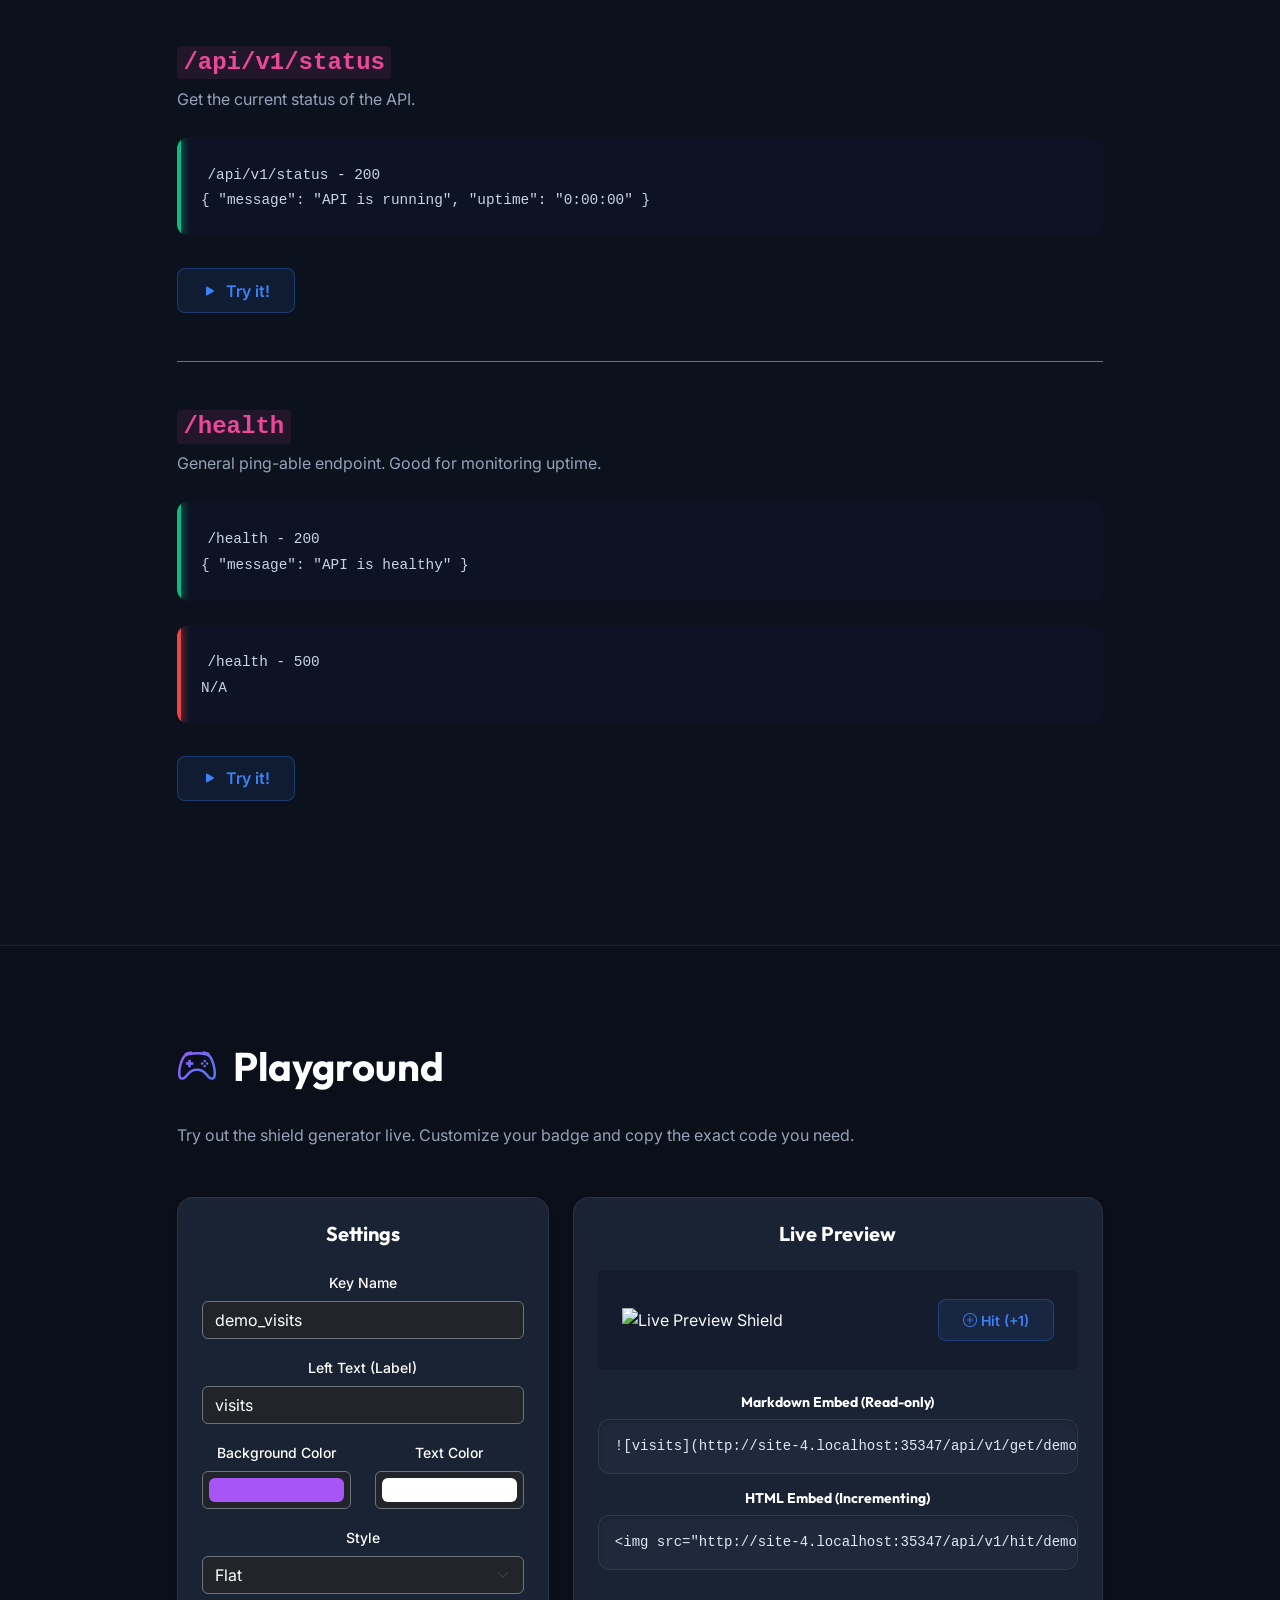
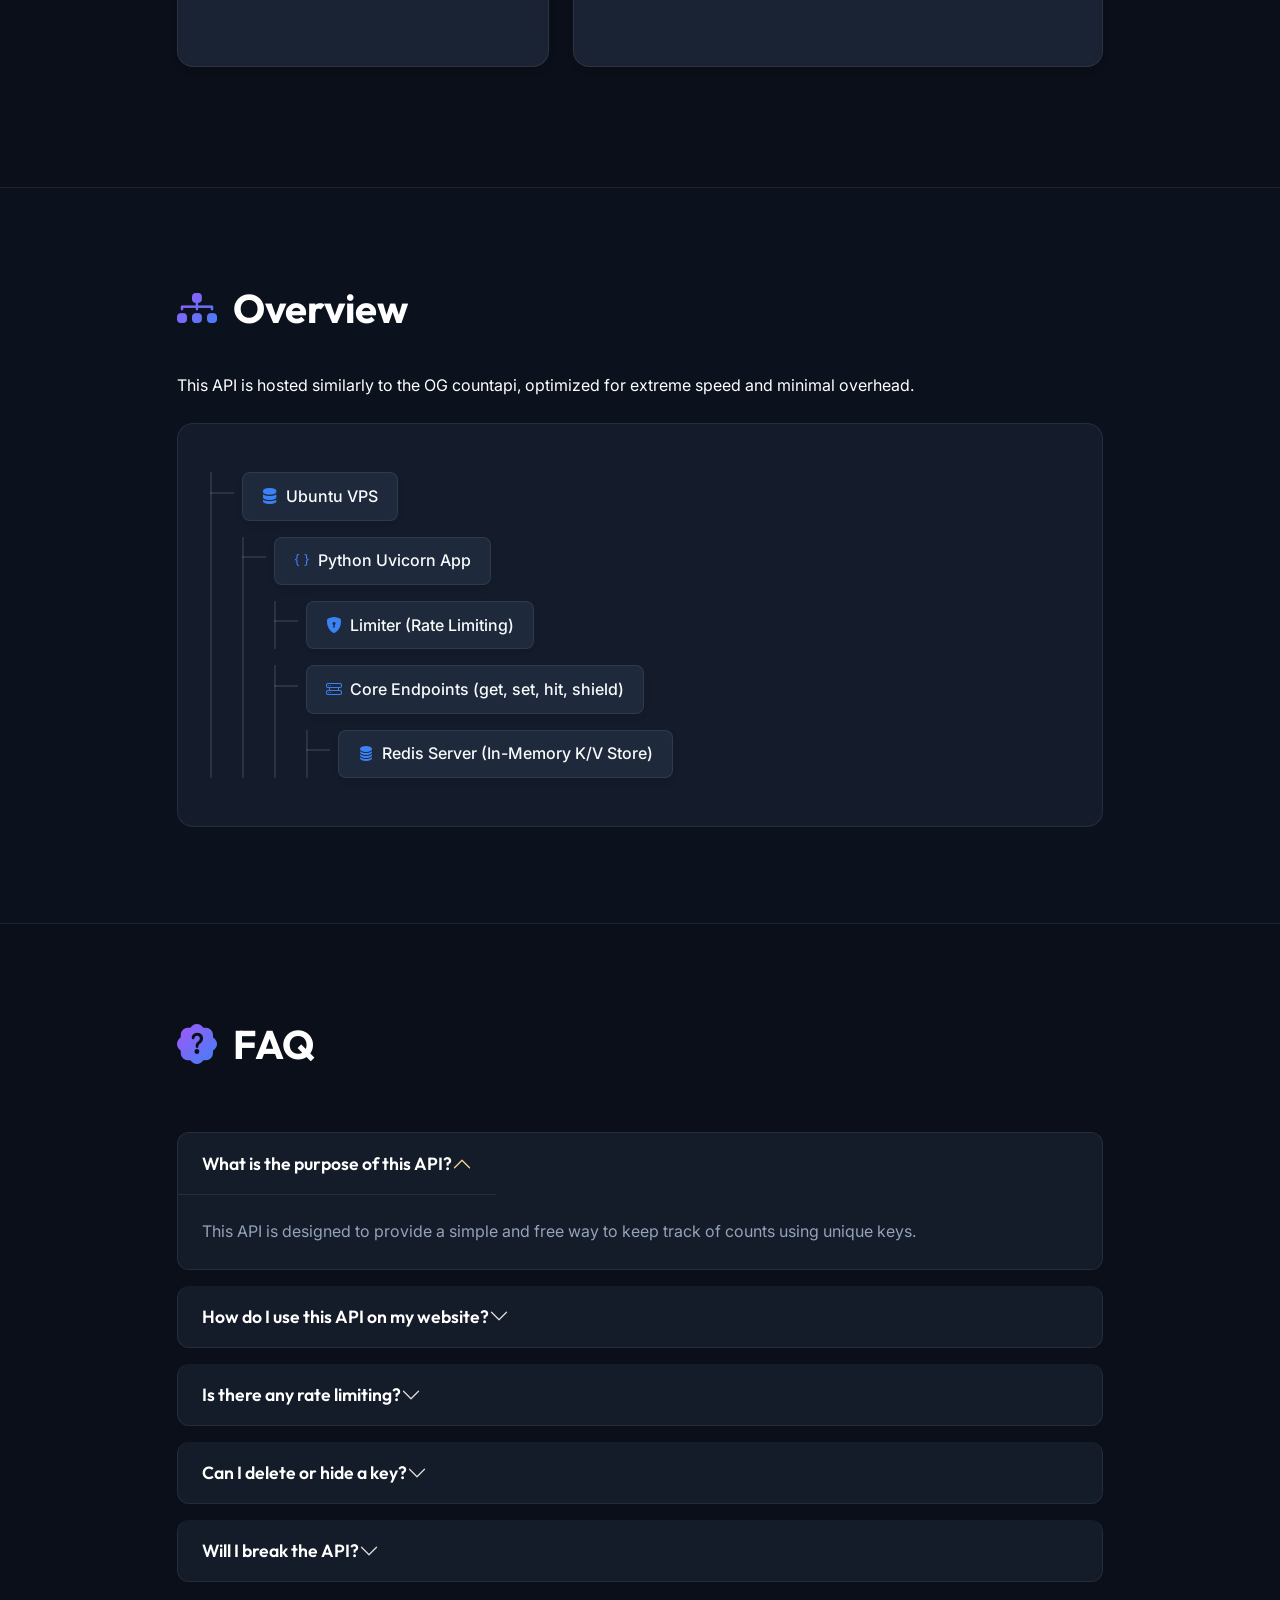
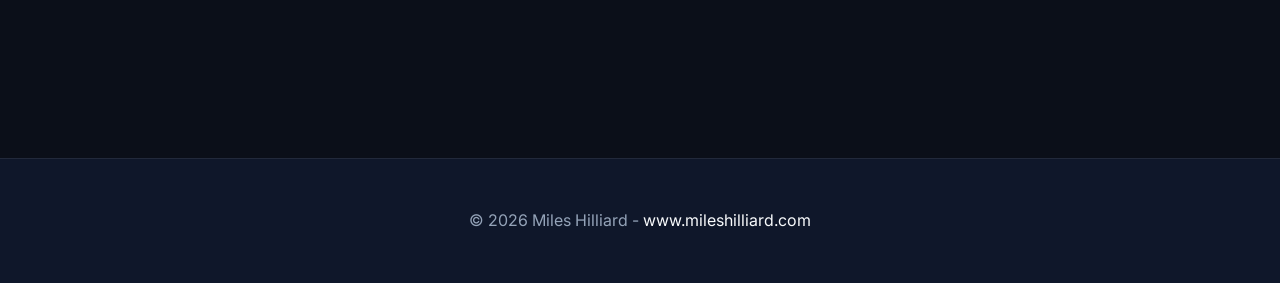
==== commit d6277dce: "[fe] static stat update" ====
--- a/api/templates/index.html
+++ b/api/templates/index.html
@@ -204,14 +204,19 @@
 
         /* Hero Section */
         .hero {
-            padding: 12rem 0 6rem;
+            height: 100vh;
+            min-height: 500px;
+            display: flex;
+            align-items: center;
+            justify-content: center;
             position: relative;
             z-index: 1;
             text-align: center;
+            padding: 5.5rem 0 2rem;
         }
 
         .hero h1 {
-            font-size: 4.5rem;
+            font-size: calc(2rem + 2.5vw);
             font-weight: 800;
             margin-bottom: 1.5rem;
             line-height: 1.1;
@@ -220,11 +225,11 @@
 
         .hero h3 {
             font-family: var(--font-body);
-            font-size: 1.25rem;
+            font-size: calc(1rem + 0.3vw);
             font-weight: 400;
             color: var(--text-muted);
             margin-bottom: 3rem;
-            max-width: 600px;
+            max-width: 650px;
             margin-left: auto;
             margin-right: auto;
         }
@@ -251,25 +256,22 @@
             box-shadow: 0 10px 25px rgba(168, 85, 247, 0.6);
         }
 
-        /* Stats Grid */
-        .stats-grid {
-            margin-top: 5rem;
-        }
-
+        /* Stats Grid & Cards */
         .stat-card {
             background: var(--bg-surface);
             backdrop-filter: blur(12px);
             -webkit-backdrop-filter: blur(12px);
             border-radius: 16px;
-            padding: 2rem;
+            padding: 1.75rem 1.5rem;
             margin-bottom: 1.5rem;
             border: 1px solid var(--border-color);
             transition: all 0.3s ease;
             box-shadow: 0 4px 6px rgba(0, 0, 0, 0.1);
+            text-align: center;
         }
 
         .stat-card:hover {
-            transform: translateY(-8px);
+            transform: translateY(-5px);
             background: var(--bg-surface-hover);
             border-color: rgba(255, 255, 255, 0.2);
             box-shadow: 0 15px 30px rgba(0, 0, 0, 0.2);
@@ -277,7 +279,7 @@
 
         .stat-value {
             font-family: var(--font-heading);
-            font-size: 3rem;
+            font-size: 2.75rem;
             font-weight: 800;
             margin: 0;
             color: white;
@@ -293,6 +295,7 @@
             letter-spacing: 1.5px;
             font-weight: 600;
             margin-top: 0.5rem;
+            margin-bottom: 0;
         }
 
         .skeleton {
@@ -558,6 +561,66 @@
 
             section {
                 padding: 4rem 0;
+            }
+        }
+
+
+
+        /* Hero Logo Scroller */
+        .hero-used-by {
+            margin-top: 3rem;
+            overflow: hidden;
+            mask-image: linear-gradient(to right, transparent, white 12%, white 88%, transparent);
+            -webkit-mask-image: linear-gradient(to right, transparent, white 12%, white 88%, transparent);
+        }
+
+        .hero-used-by-label {
+            font-size: 0.7rem;
+            text-transform: uppercase;
+            letter-spacing: 2px;
+            color: var(--text-muted);
+            opacity: 0.5;
+            margin-bottom: 1rem;
+        }
+
+        .marquee-track-wrap {
+            display: flex;
+            width: max-content;
+            animation: marquee-scroll 28s linear infinite;
+        }
+
+        .marquee-track-wrap:hover {
+            animation-play-state: paused;
+        }
+
+        .logo-chip {
+            display: inline-flex;
+            align-items: center;
+            gap: 0.45rem;
+            padding: 0 2rem;
+            color: rgba(148, 163, 184, 0.45);
+            font-size: 0.85rem;
+            font-weight: 600;
+            font-family: var(--font-heading);
+            white-space: nowrap;
+            transition: color 0.3s ease;
+        }
+
+        .logo-chip:hover {
+            color: rgba(148, 163, 184, 0.85);
+        }
+
+        .logo-chip i {
+            font-size: 1rem;
+        }
+
+        @keyframes marquee-scroll {
+            0% {
+                transform: translateX(0);
+            }
+
+            100% {
+                transform: translateX(-50%);
             }
         }
     </style>
@@ -619,24 +682,35 @@
                         </a>
                     </div>
 
-                    <div class="row stats-grid justify-content-center" id="statsContainer">
-                        <div class="col-md-3 col-sm-6">
-                            <div class="stat-card skeleton">
-                                <p class="stat-value" id="totalRequests">---</p>
-                                <p class="stat-label">Total Requests</p>
-                            </div>
-                        </div>
-                        <div class="col-md-3 col-sm-6">
-                            <div class="stat-card skeleton">
-                                <p class="stat-value" id="totalKeys">---</p>
-                                <p class="stat-label">Active Keys</p>
-                            </div>
-                        </div>
-                        <div class="col-md-3 col-sm-6">
-                            <div class="stat-card skeleton">
-                                <p class="stat-value" id="uptime">---</p>
-                                <p class="stat-label">SLA Uptime</p>
-                            </div>
+                    <!-- Inline integrations scroller -->
+                    <div class="hero-used-by">
+                        <div class="hero-used-by-label">Works seamlessly with</div>
+                        <div class="marquee-track-wrap">
+                            <!-- set 1 -->
+                            <span class="logo-chip"><i class="bi bi-filetype-js"></i> JavaScript</span>
+                            <span class="logo-chip"><i class="bi bi-filetype-py"></i> Python</span>
+                            <span class="logo-chip"><i class="bi bi-filetype-php"></i> PHP</span>
+                            <span class="logo-chip"><i class="bi bi-terminal"></i> cURL / CLI</span>
+                            <span class="logo-chip"><i class="bi bi-wordpress"></i> WordPress</span>
+                            <span class="logo-chip"><i class="bi bi-github"></i> GitHub READMEs</span>
+                            <span class="logo-chip"><i class="bi bi-markdown"></i> Markdown</span>
+                            <span class="logo-chip"><i class="bi bi-globe"></i> Any Website</span>
+                            <span class="logo-chip"><i class="bi bi-code-slash"></i> Any Framework</span>
+                            <span class="logo-chip"><i class="bi bi-braces"></i> REST / Fetch</span>
+                            <!-- set 2 (duplicate for seamless loop) -->
+                            <span class="logo-chip" aria-hidden="true"><i class="bi bi-filetype-js"></i>
+                                JavaScript</span>
+                            <span class="logo-chip" aria-hidden="true"><i class="bi bi-filetype-py"></i> Python</span>
+                            <span class="logo-chip" aria-hidden="true"><i class="bi bi-filetype-php"></i> PHP</span>
+                            <span class="logo-chip" aria-hidden="true"><i class="bi bi-terminal"></i> cURL / CLI</span>
+                            <span class="logo-chip" aria-hidden="true"><i class="bi bi-wordpress"></i> WordPress</span>
+                            <span class="logo-chip" aria-hidden="true"><i class="bi bi-github"></i> GitHub
+                                READMEs</span>
+                            <span class="logo-chip" aria-hidden="true"><i class="bi bi-markdown"></i> Markdown</span>
+                            <span class="logo-chip" aria-hidden="true"><i class="bi bi-globe"></i> Any Website</span>
+                            <span class="logo-chip" aria-hidden="true"><i class="bi bi-code-slash"></i> Any
+                                Framework</span>
+                            <span class="logo-chip" aria-hidden="true"><i class="bi bi-braces"></i> REST / Fetch</span>
                         </div>
                     </div>
                 </div>
@@ -662,6 +736,28 @@
                             <i class="bi bi-exclamation-triangle-fill me-3 fs-5"></i>
                             <div><strong>Disclaimer:</strong> This service is in no way affiliated with CountAPI.</div>
                         </div>
+
+                        <!-- Live Stats -->
+                        <div class="row justify-content-center mt-5" id="statsContainer">
+                            <div class="col-md-4 col-sm-6 mb-3 mb-md-0">
+                                <div class="stat-card skeleton">
+                                    <p class="stat-value" id="totalRequests">---</p>
+                                    <p class="stat-label">Total Requests</p>
+                                </div>
+                            </div>
+                            <div class="col-md-4 col-sm-6 mb-3 mb-md-0">
+                                <div class="stat-card skeleton">
+                                    <p class="stat-value" id="totalKeys">---</p>
+                                    <p class="stat-label">Active Keys</p>
+                                </div>
+                            </div>
+                            <div class="col-md-4 col-sm-6 mb-3 mb-md-0">
+                                <div class="stat-card skeleton">
+                                    <p class="stat-value" id="uptime">---</p>
+                                    <p class="stat-label">SLA Uptime</p>
+                                </div>
+                            </div>
+                        </div>
                     </div>
                 </div>
             </div>
@@ -846,7 +942,6 @@
                     </div>
                 </div>
             </div>
-        </section>
         </section>
 
         <!-- Playground -->
@@ -1110,8 +1205,8 @@
             } catch (error) {
                 console.error('Error fetching stats:', error);
                 // Fallback values if API fails
-                document.getElementById('totalRequests').textContent = '3M+';
-                document.getElementById('totalKeys').textContent = '100K+';
+                document.getElementById('totalRequests').textContent = '15M+';
+                document.getElementById('totalKeys').textContent = '120K+';
                 document.getElementById('uptime').textContent = '99.9%';
 
                 document.querySelectorAll('.stat-card').forEach(card => {
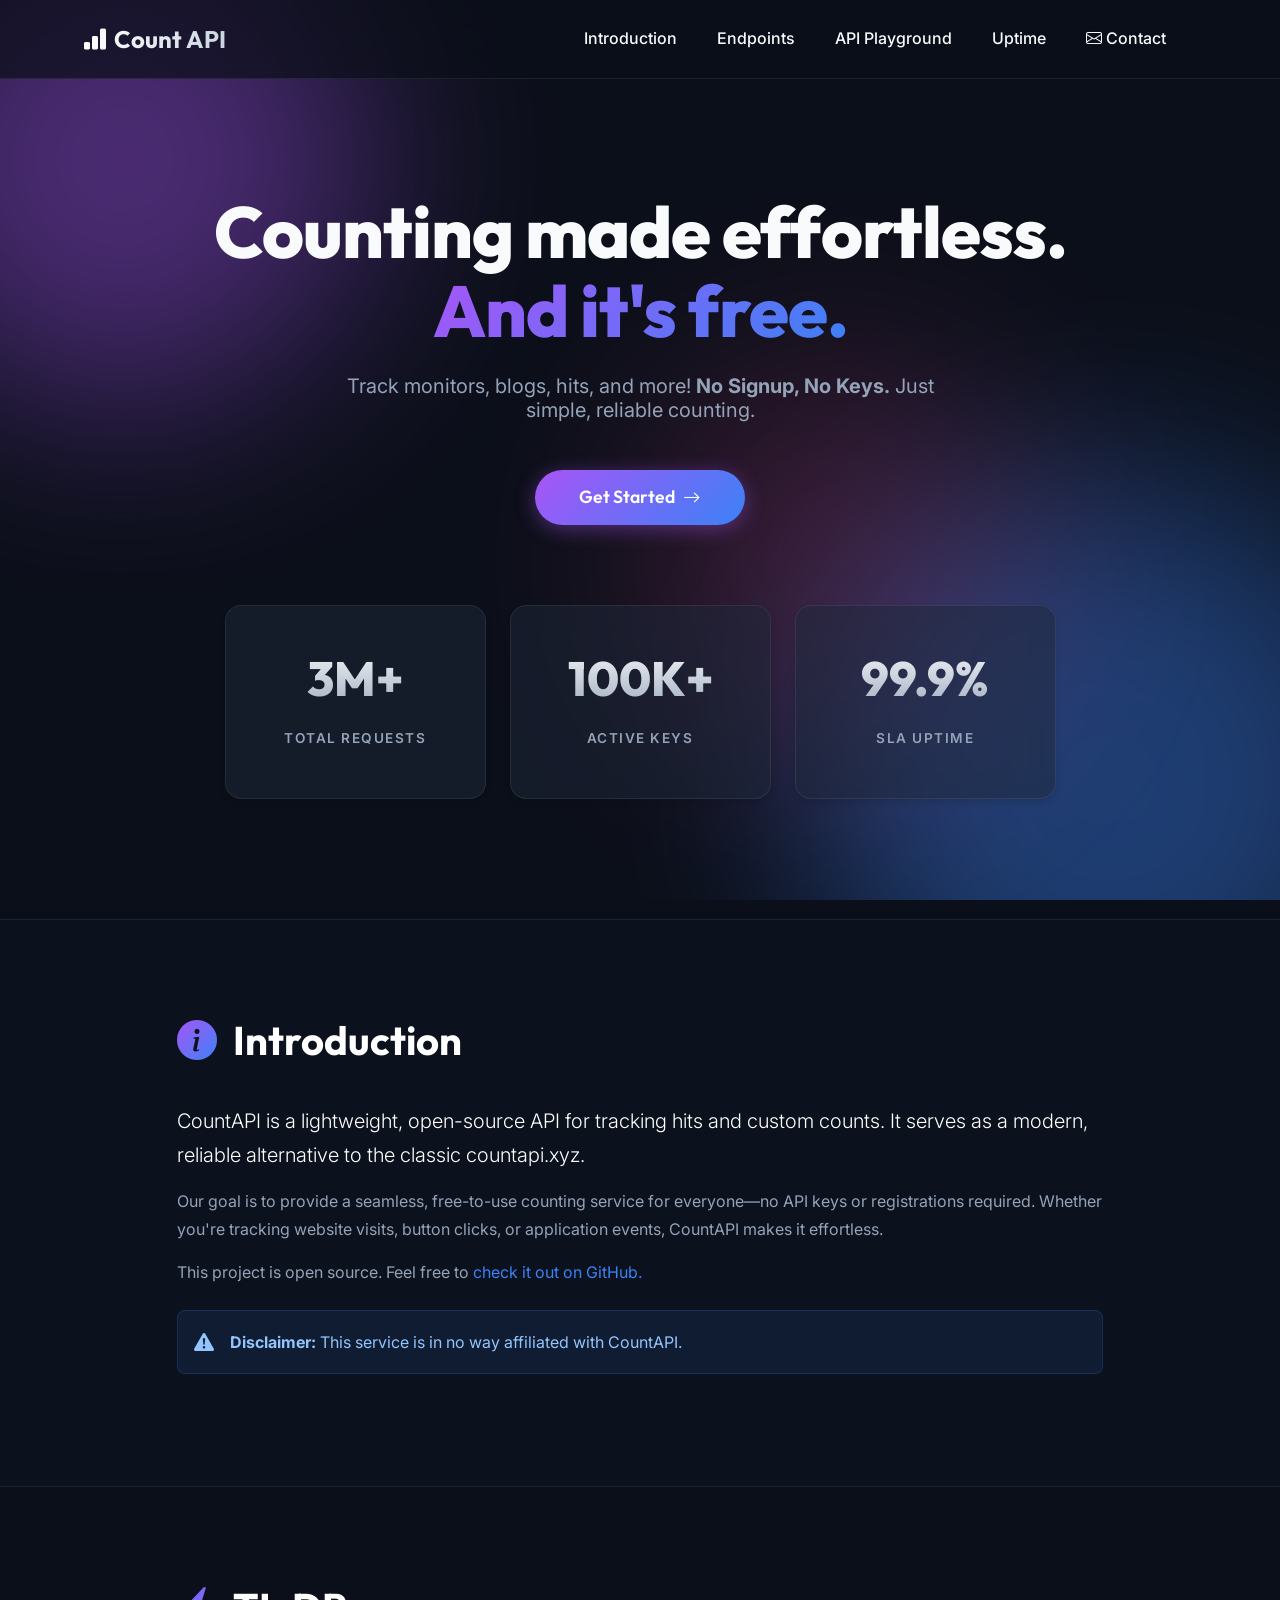
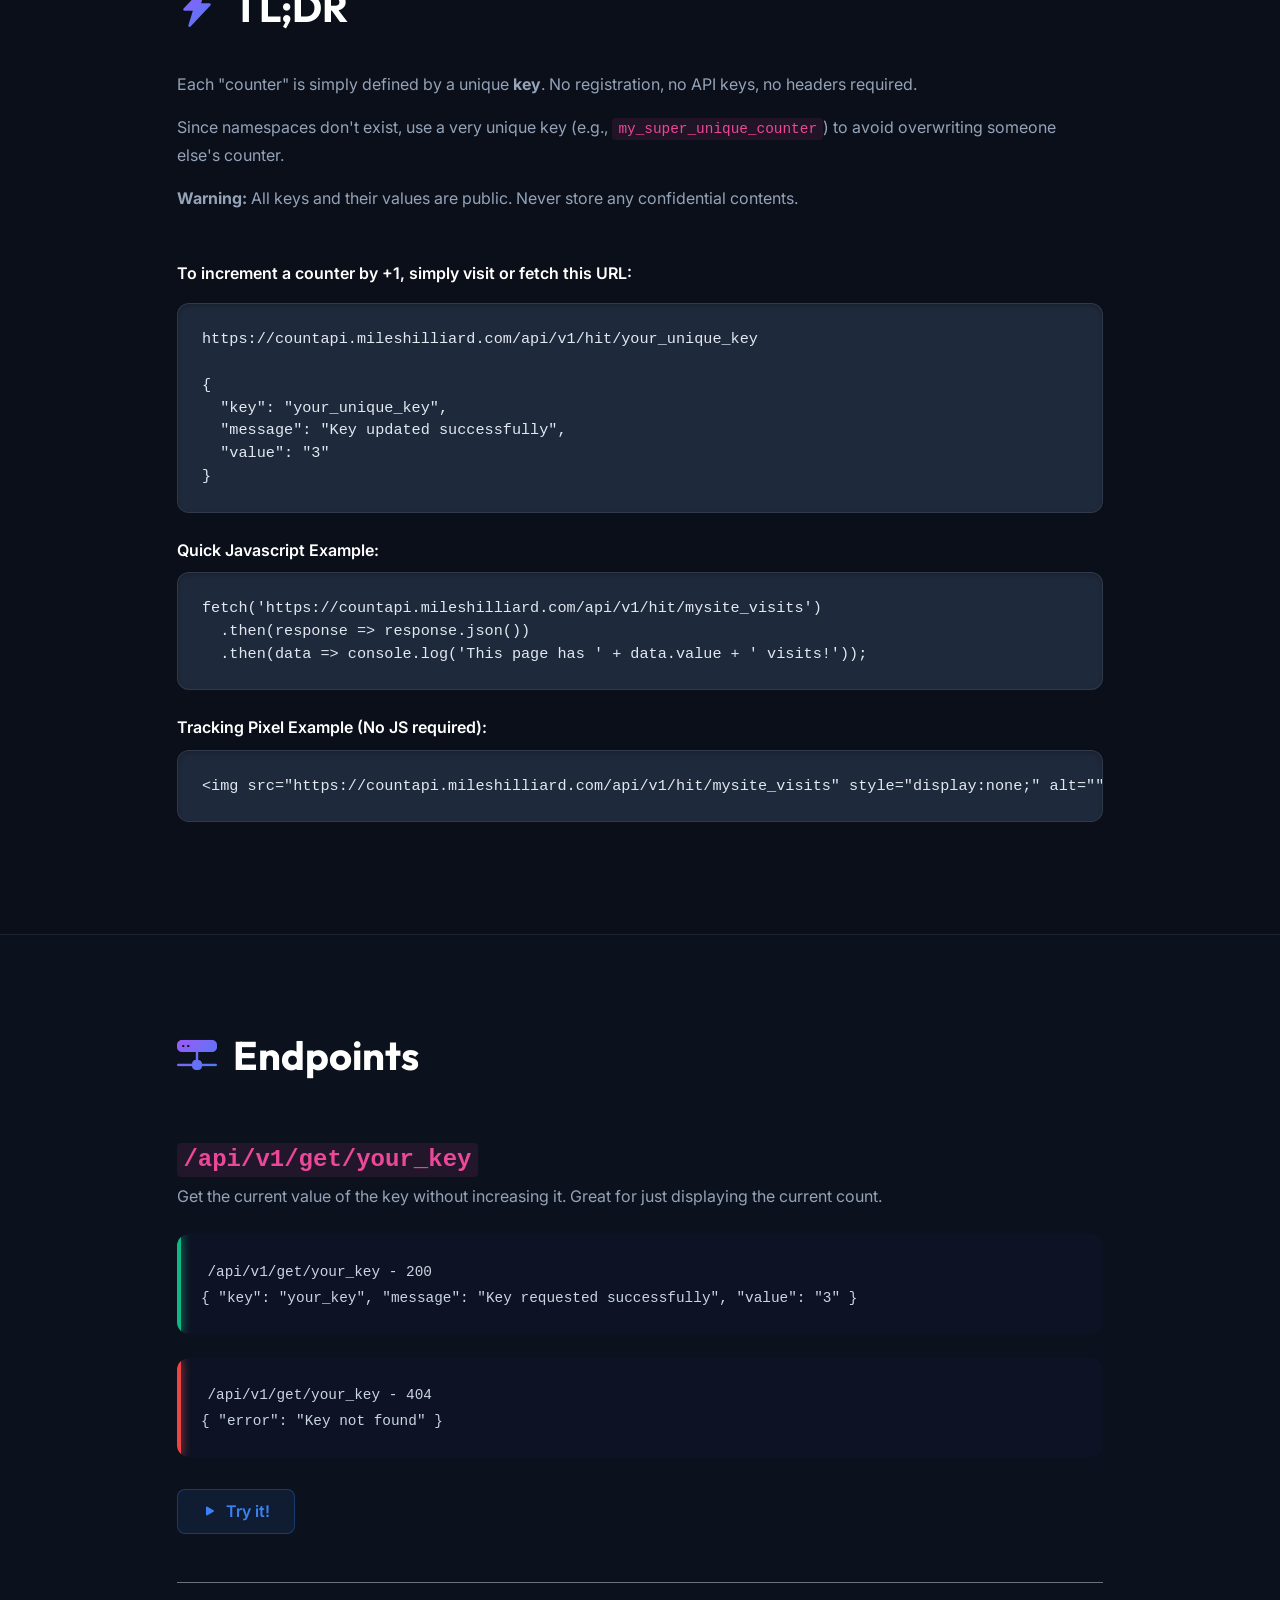
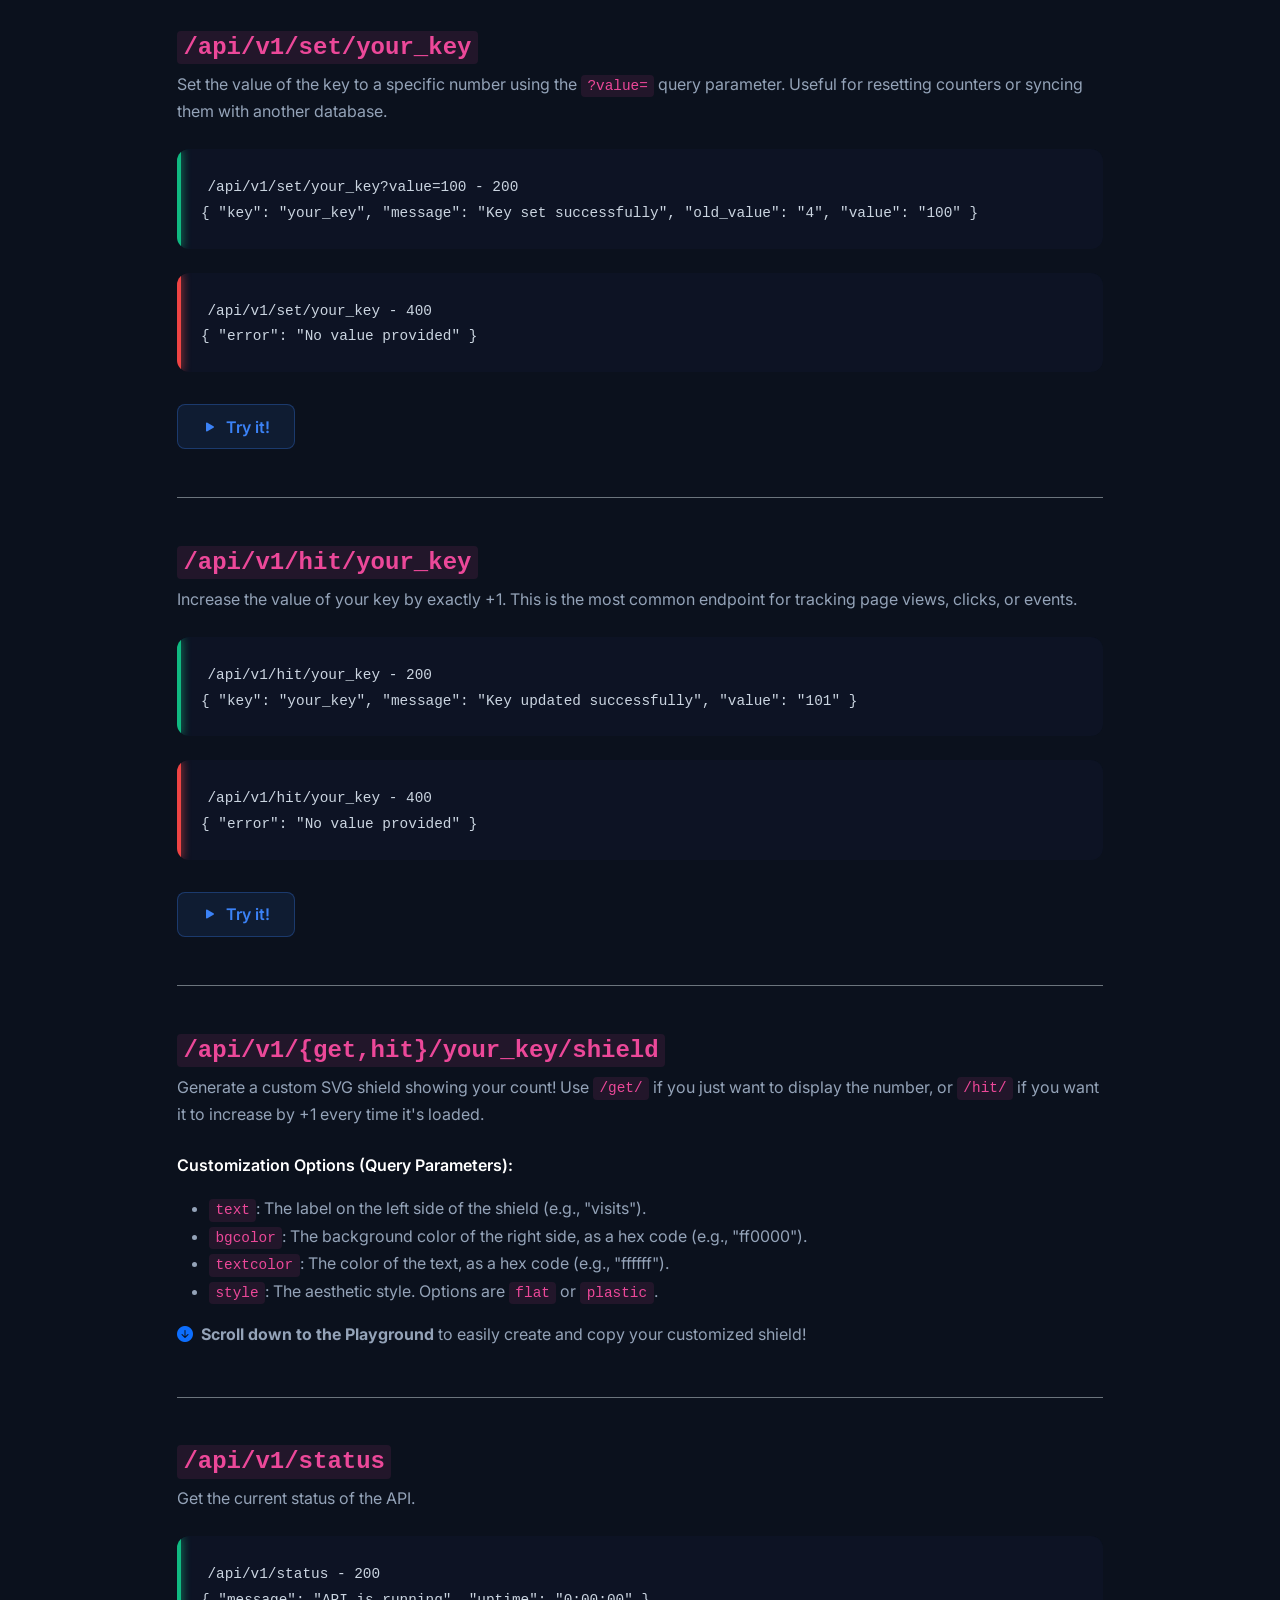
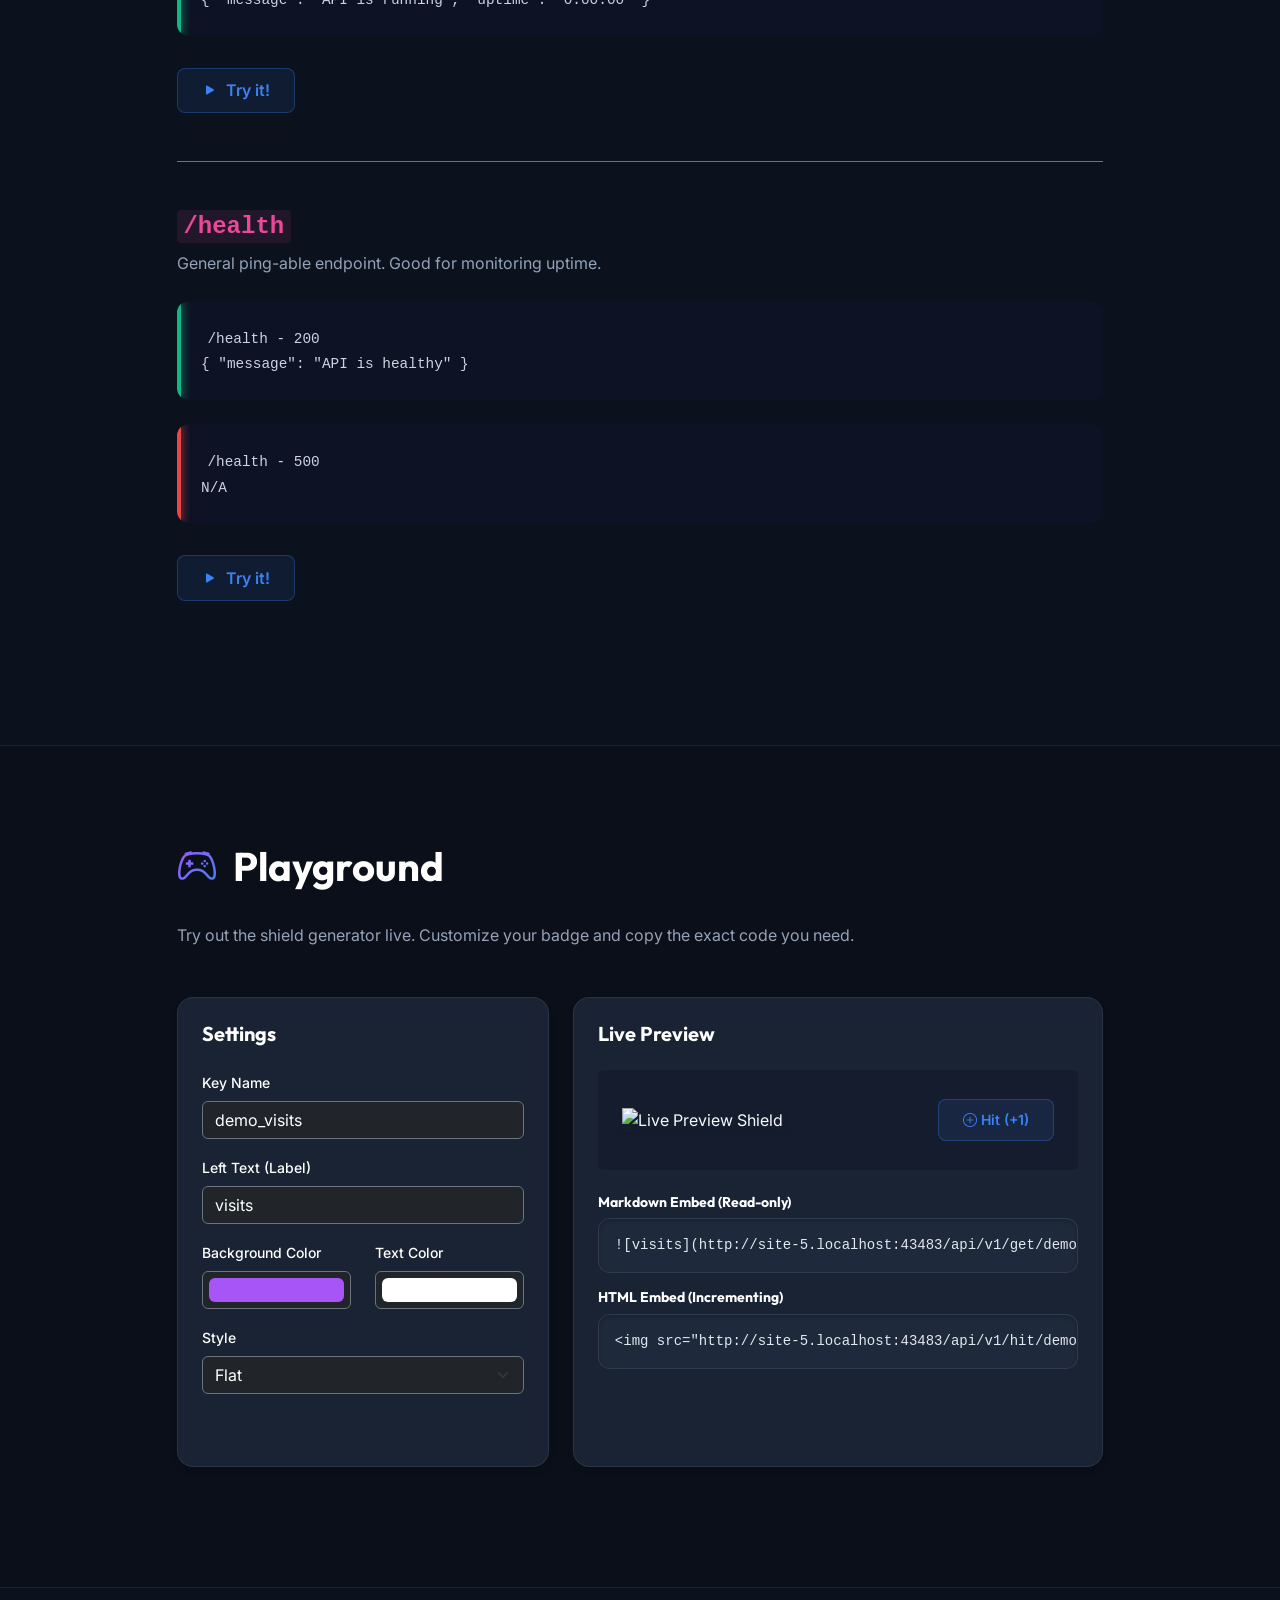
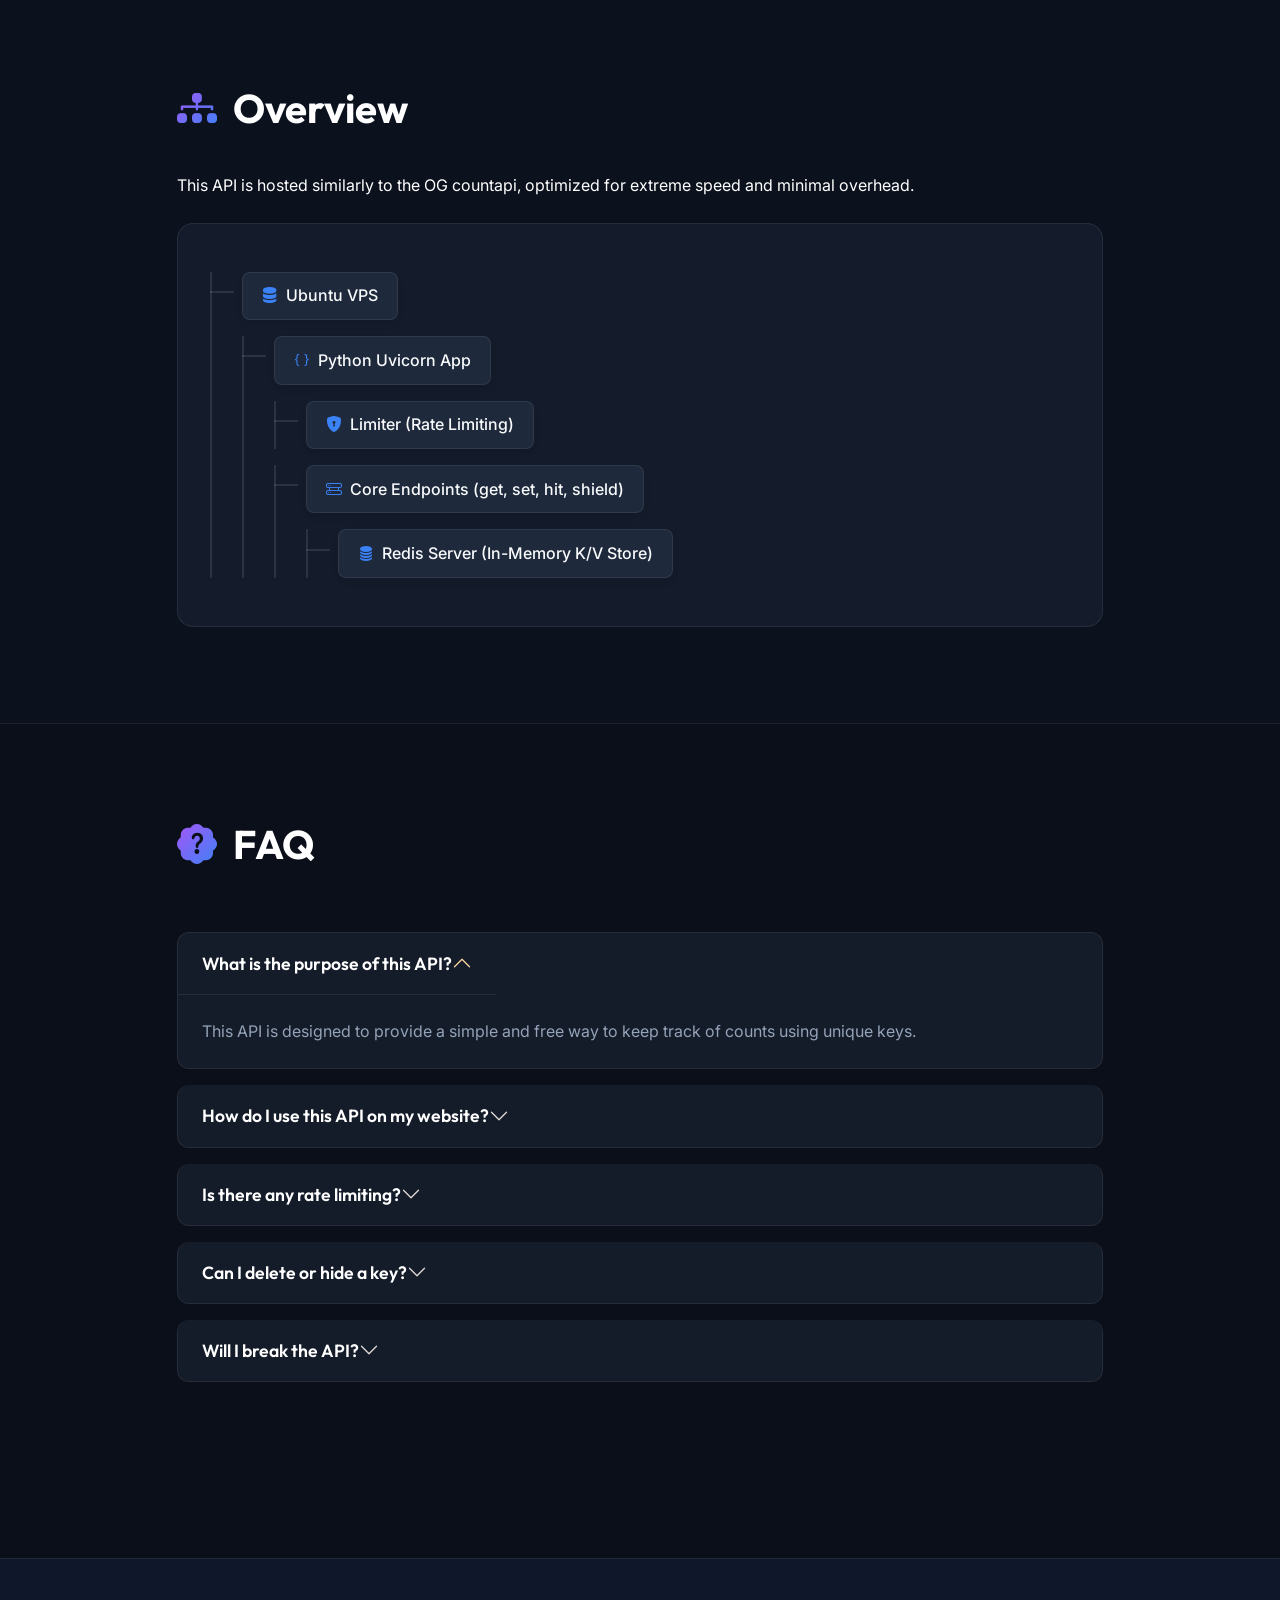
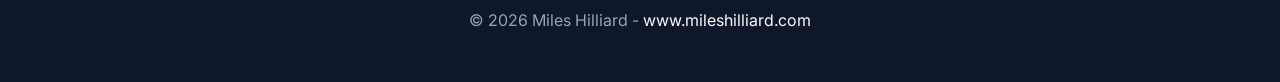
==== commit 9c75697e: "clarity" ====
--- a/api/templates/index.html
+++ b/api/templates/index.html
@@ -19,6 +19,14 @@
     <link href="https://cdn.jsdelivr.net/npm/bootstrap@5.3.2/dist/css/bootstrap.min.css" rel="stylesheet">
     <!-- Bootstrap Icons -->
     <link rel="stylesheet" href="https://cdn.jsdelivr.net/npm/bootstrap-icons@1.11.1/font/bootstrap-icons.css">
+
+    <script type="text/javascript">
+    (function(c,l,a,r,i,t,y){
+        c[a]=c[a]||function(){(c[a].q=c[a].q||[]).push(arguments)};
+        t=l.createElement(r);t.async=1;t.src="https://www.clarity.ms/tag/"+i;
+        y=l.getElementsByTagName(r)[0];y.parentNode.insertBefore(t,y);
+    })(window, document, "clarity", "script", "yr0qnvnuc8");
+    </script>
 
     <style>
         :root {
@@ -204,19 +212,14 @@
 
         /* Hero Section */
         .hero {
-            height: 100vh;
-            min-height: 500px;
-            display: flex;
-            align-items: center;
-            justify-content: center;
+            padding: 12rem 0 6rem;
             position: relative;
             z-index: 1;
             text-align: center;
-            padding: 5.5rem 0 2rem;
         }
 
         .hero h1 {
-            font-size: calc(2rem + 2.5vw);
+            font-size: 4.5rem;
             font-weight: 800;
             margin-bottom: 1.5rem;
             line-height: 1.1;
@@ -225,11 +228,11 @@
 
         .hero h3 {
             font-family: var(--font-body);
-            font-size: calc(1rem + 0.3vw);
+            font-size: 1.25rem;
             font-weight: 400;
             color: var(--text-muted);
             margin-bottom: 3rem;
-            max-width: 650px;
+            max-width: 600px;
             margin-left: auto;
             margin-right: auto;
         }
@@ -256,22 +259,25 @@
             box-shadow: 0 10px 25px rgba(168, 85, 247, 0.6);
         }
 
-        /* Stats Grid & Cards */
+        /* Stats Grid */
+        .stats-grid {
+            margin-top: 5rem;
+        }
+
         .stat-card {
             background: var(--bg-surface);
             backdrop-filter: blur(12px);
             -webkit-backdrop-filter: blur(12px);
             border-radius: 16px;
-            padding: 1.75rem 1.5rem;
+            padding: 2rem;
             margin-bottom: 1.5rem;
             border: 1px solid var(--border-color);
             transition: all 0.3s ease;
             box-shadow: 0 4px 6px rgba(0, 0, 0, 0.1);
-            text-align: center;
         }
 
         .stat-card:hover {
-            transform: translateY(-5px);
+            transform: translateY(-8px);
             background: var(--bg-surface-hover);
             border-color: rgba(255, 255, 255, 0.2);
             box-shadow: 0 15px 30px rgba(0, 0, 0, 0.2);
@@ -279,7 +285,7 @@
 
         .stat-value {
             font-family: var(--font-heading);
-            font-size: 2.75rem;
+            font-size: 3rem;
             font-weight: 800;
             margin: 0;
             color: white;
@@ -295,7 +301,6 @@
             letter-spacing: 1.5px;
             font-weight: 600;
             margin-top: 0.5rem;
-            margin-bottom: 0;
         }
 
         .skeleton {
@@ -561,66 +566,6 @@
 
             section {
                 padding: 4rem 0;
-            }
-        }
-
-
-
-        /* Hero Logo Scroller */
-        .hero-used-by {
-            margin-top: 3rem;
-            overflow: hidden;
-            mask-image: linear-gradient(to right, transparent, white 12%, white 88%, transparent);
-            -webkit-mask-image: linear-gradient(to right, transparent, white 12%, white 88%, transparent);
-        }
-
-        .hero-used-by-label {
-            font-size: 0.7rem;
-            text-transform: uppercase;
-            letter-spacing: 2px;
-            color: var(--text-muted);
-            opacity: 0.5;
-            margin-bottom: 1rem;
-        }
-
-        .marquee-track-wrap {
-            display: flex;
-            width: max-content;
-            animation: marquee-scroll 28s linear infinite;
-        }
-
-        .marquee-track-wrap:hover {
-            animation-play-state: paused;
-        }
-
-        .logo-chip {
-            display: inline-flex;
-            align-items: center;
-            gap: 0.45rem;
-            padding: 0 2rem;
-            color: rgba(148, 163, 184, 0.45);
-            font-size: 0.85rem;
-            font-weight: 600;
-            font-family: var(--font-heading);
-            white-space: nowrap;
-            transition: color 0.3s ease;
-        }
-
-        .logo-chip:hover {
-            color: rgba(148, 163, 184, 0.85);
-        }
-
-        .logo-chip i {
-            font-size: 1rem;
-        }
-
-        @keyframes marquee-scroll {
-            0% {
-                transform: translateX(0);
-            }
-
-            100% {
-                transform: translateX(-50%);
             }
         }
     </style>
@@ -682,35 +627,24 @@
                         </a>
                     </div>
 
-                    <!-- Inline integrations scroller -->
-                    <div class="hero-used-by">
-                        <div class="hero-used-by-label">Works seamlessly with</div>
-                        <div class="marquee-track-wrap">
-                            <!-- set 1 -->
-                            <span class="logo-chip"><i class="bi bi-filetype-js"></i> JavaScript</span>
-                            <span class="logo-chip"><i class="bi bi-filetype-py"></i> Python</span>
-                            <span class="logo-chip"><i class="bi bi-filetype-php"></i> PHP</span>
-                            <span class="logo-chip"><i class="bi bi-terminal"></i> cURL / CLI</span>
-                            <span class="logo-chip"><i class="bi bi-wordpress"></i> WordPress</span>
-                            <span class="logo-chip"><i class="bi bi-github"></i> GitHub READMEs</span>
-                            <span class="logo-chip"><i class="bi bi-markdown"></i> Markdown</span>
-                            <span class="logo-chip"><i class="bi bi-globe"></i> Any Website</span>
-                            <span class="logo-chip"><i class="bi bi-code-slash"></i> Any Framework</span>
-                            <span class="logo-chip"><i class="bi bi-braces"></i> REST / Fetch</span>
-                            <!-- set 2 (duplicate for seamless loop) -->
-                            <span class="logo-chip" aria-hidden="true"><i class="bi bi-filetype-js"></i>
-                                JavaScript</span>
-                            <span class="logo-chip" aria-hidden="true"><i class="bi bi-filetype-py"></i> Python</span>
-                            <span class="logo-chip" aria-hidden="true"><i class="bi bi-filetype-php"></i> PHP</span>
-                            <span class="logo-chip" aria-hidden="true"><i class="bi bi-terminal"></i> cURL / CLI</span>
-                            <span class="logo-chip" aria-hidden="true"><i class="bi bi-wordpress"></i> WordPress</span>
-                            <span class="logo-chip" aria-hidden="true"><i class="bi bi-github"></i> GitHub
-                                READMEs</span>
-                            <span class="logo-chip" aria-hidden="true"><i class="bi bi-markdown"></i> Markdown</span>
-                            <span class="logo-chip" aria-hidden="true"><i class="bi bi-globe"></i> Any Website</span>
-                            <span class="logo-chip" aria-hidden="true"><i class="bi bi-code-slash"></i> Any
-                                Framework</span>
-                            <span class="logo-chip" aria-hidden="true"><i class="bi bi-braces"></i> REST / Fetch</span>
+                    <div class="row stats-grid justify-content-center" id="statsContainer">
+                        <div class="col-md-3 col-sm-6">
+                            <div class="stat-card skeleton">
+                                <p class="stat-value" id="totalRequests">---</p>
+                                <p class="stat-label">Total Requests</p>
+                            </div>
+                        </div>
+                        <div class="col-md-3 col-sm-6">
+                            <div class="stat-card skeleton">
+                                <p class="stat-value" id="totalKeys">---</p>
+                                <p class="stat-label">Active Keys</p>
+                            </div>
+                        </div>
+                        <div class="col-md-3 col-sm-6">
+                            <div class="stat-card skeleton">
+                                <p class="stat-value" id="uptime">---</p>
+                                <p class="stat-label">SLA Uptime</p>
+                            </div>
                         </div>
                     </div>
                 </div>
@@ -736,28 +670,6 @@
                             <i class="bi bi-exclamation-triangle-fill me-3 fs-5"></i>
                             <div><strong>Disclaimer:</strong> This service is in no way affiliated with CountAPI.</div>
                         </div>
-
-                        <!-- Live Stats -->
-                        <div class="row justify-content-center mt-5" id="statsContainer">
-                            <div class="col-md-4 col-sm-6 mb-3 mb-md-0">
-                                <div class="stat-card skeleton">
-                                    <p class="stat-value" id="totalRequests">---</p>
-                                    <p class="stat-label">Total Requests</p>
-                                </div>
-                            </div>
-                            <div class="col-md-4 col-sm-6 mb-3 mb-md-0">
-                                <div class="stat-card skeleton">
-                                    <p class="stat-value" id="totalKeys">---</p>
-                                    <p class="stat-label">Active Keys</p>
-                                </div>
-                            </div>
-                            <div class="col-md-4 col-sm-6 mb-3 mb-md-0">
-                                <div class="stat-card skeleton">
-                                    <p class="stat-value" id="uptime">---</p>
-                                    <p class="stat-label">SLA Uptime</p>
-                                </div>
-                            </div>
-                        </div>
                     </div>
                 </div>
             </div>
@@ -942,6 +854,7 @@
                     </div>
                 </div>
             </div>
+        </section>
         </section>
 
         <!-- Playground -->
@@ -1205,8 +1118,8 @@
             } catch (error) {
                 console.error('Error fetching stats:', error);
                 // Fallback values if API fails
-                document.getElementById('totalRequests').textContent = '15M+';
-                document.getElementById('totalKeys').textContent = '120K+';
+                document.getElementById('totalRequests').textContent = '3M+';
+                document.getElementById('totalKeys').textContent = '100K+';
                 document.getElementById('uptime').textContent = '99.9%';
 
                 document.querySelectorAll('.stat-card').forEach(card => {
@@ -1273,4 +1186,4 @@
     </script>
 </body>
 
-</html>+</html>
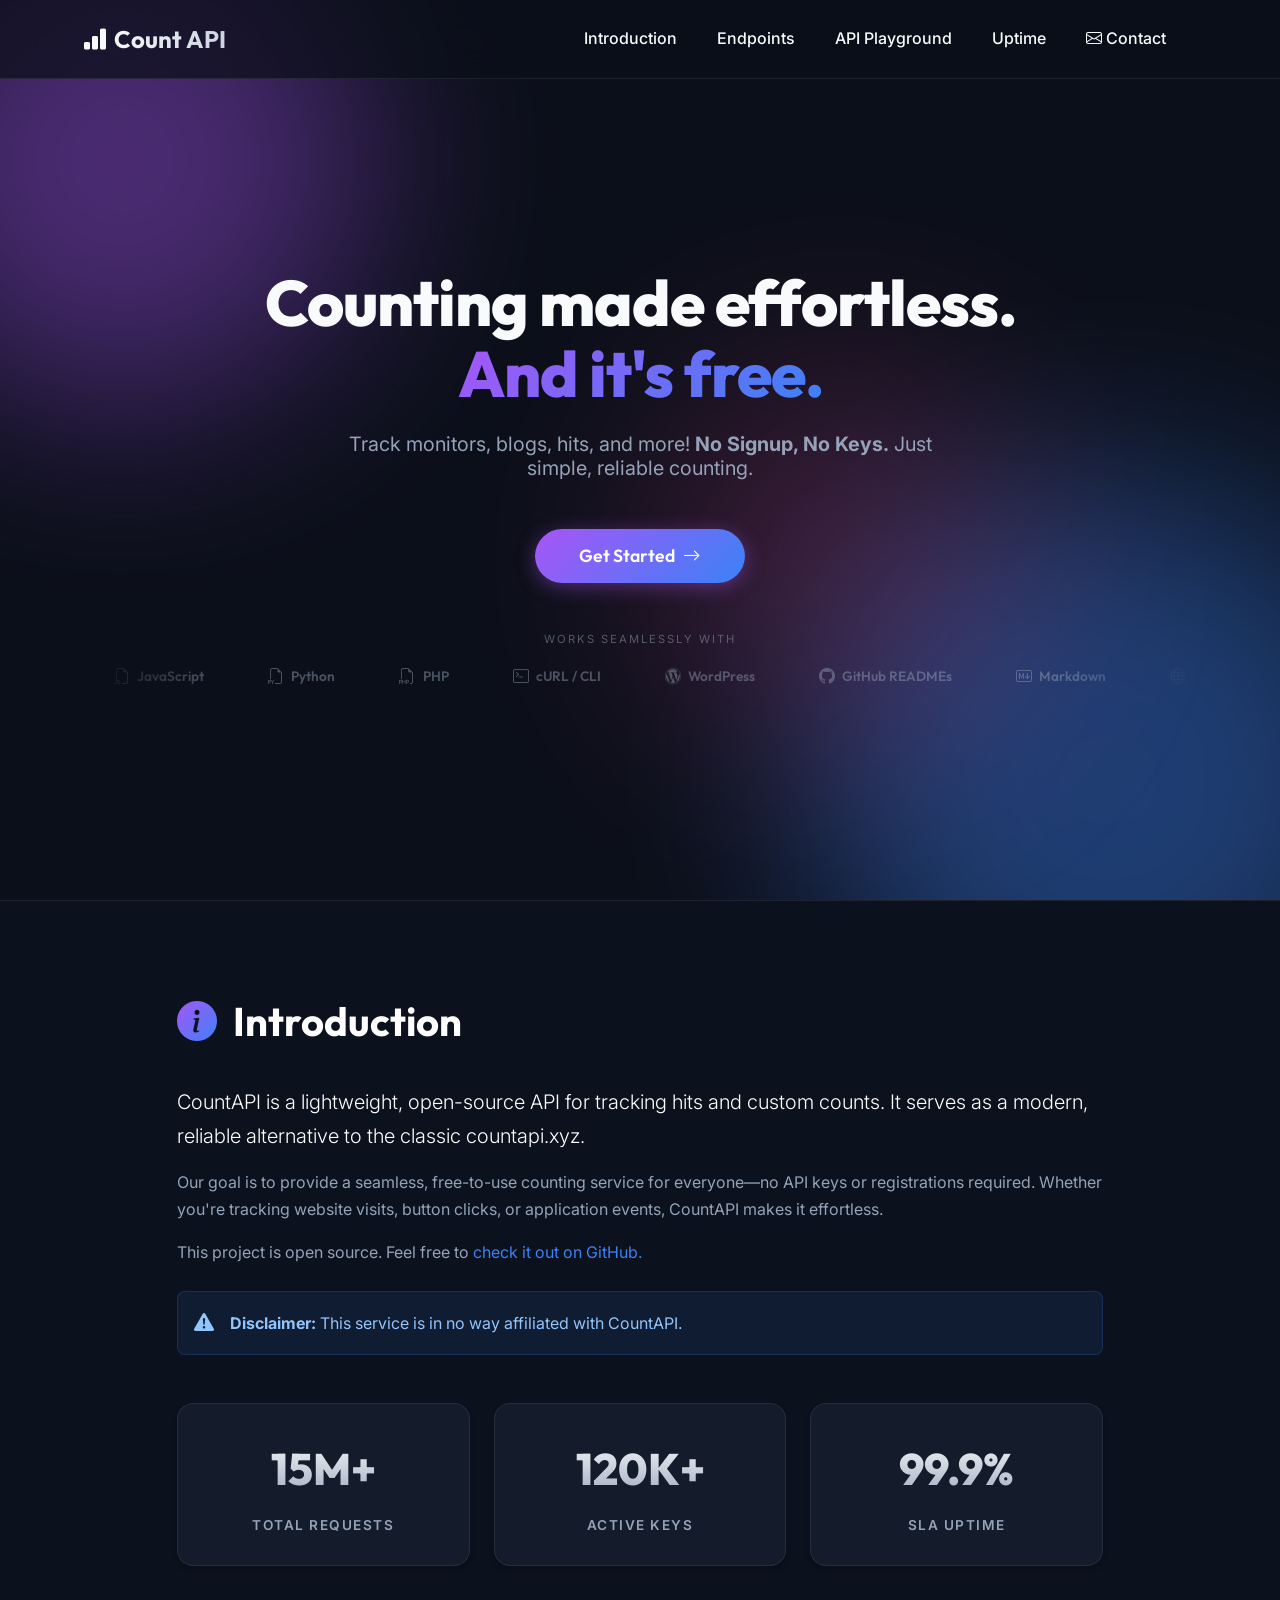
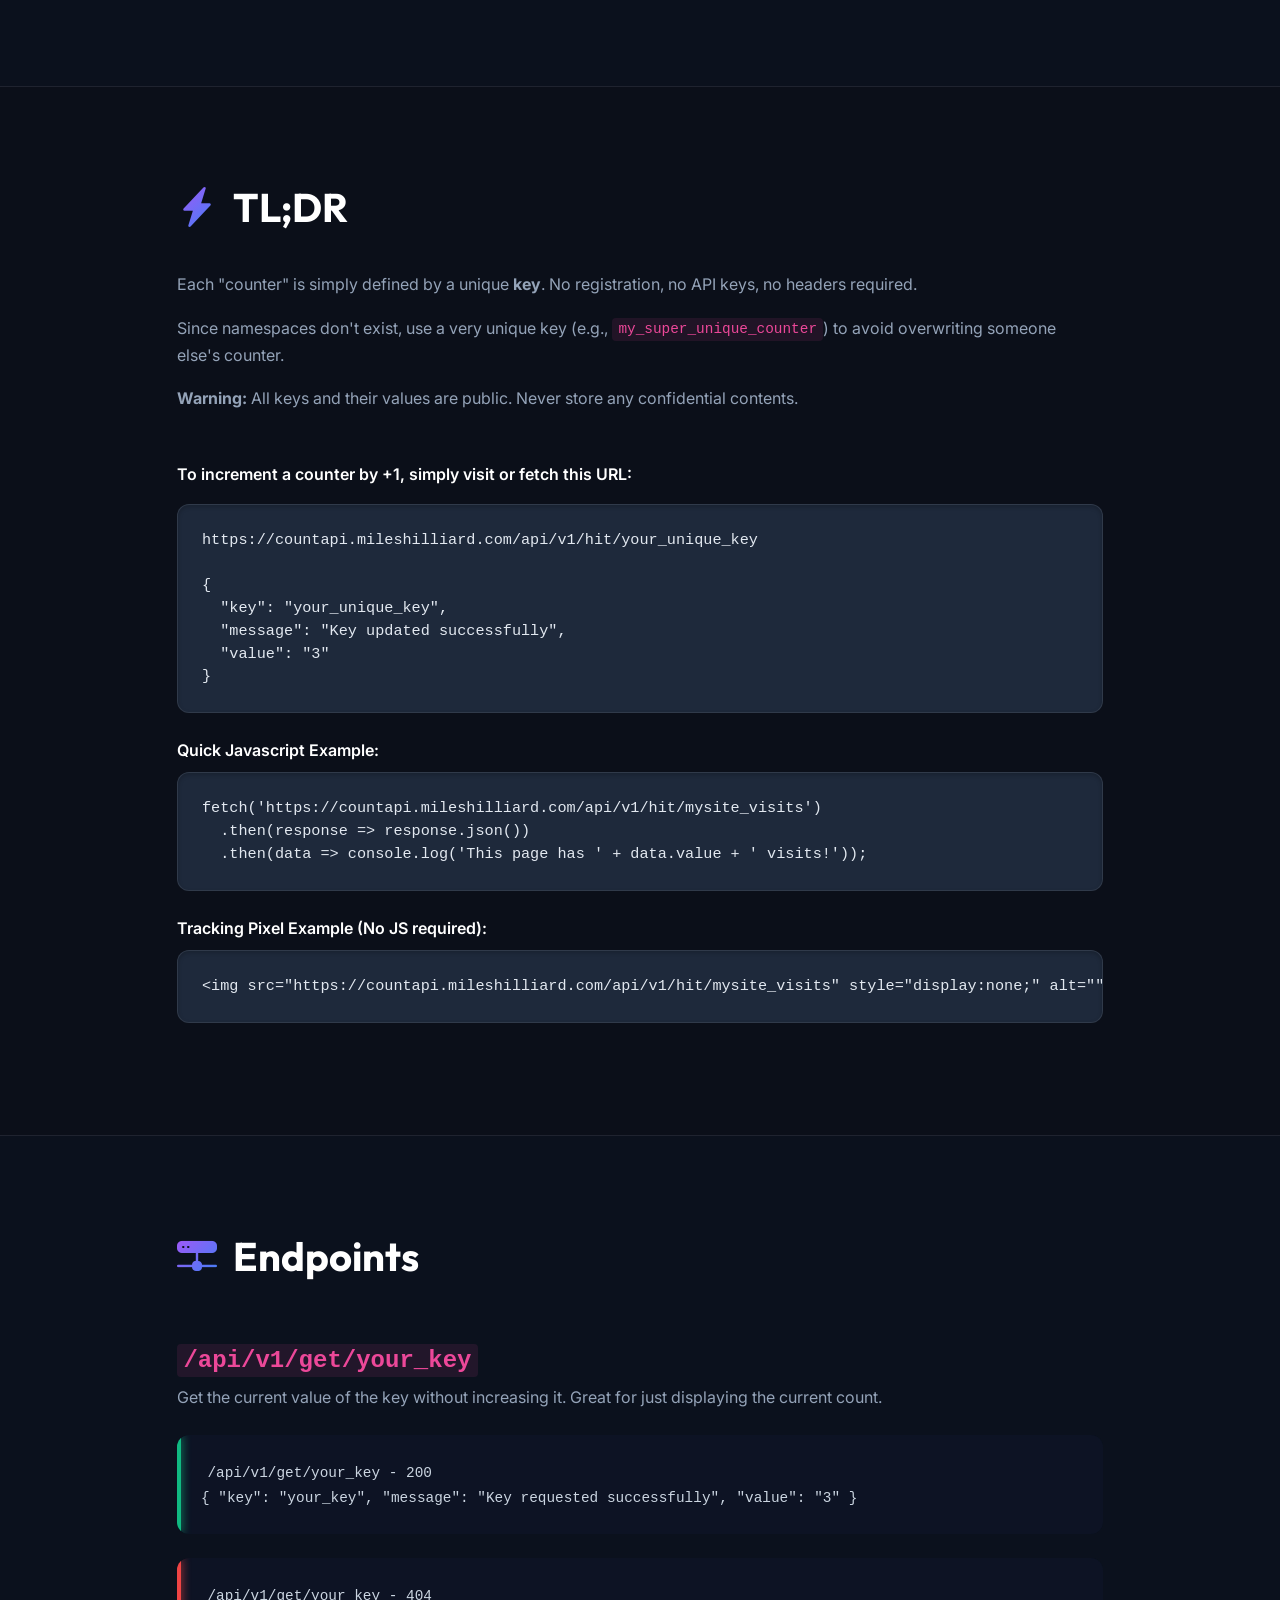
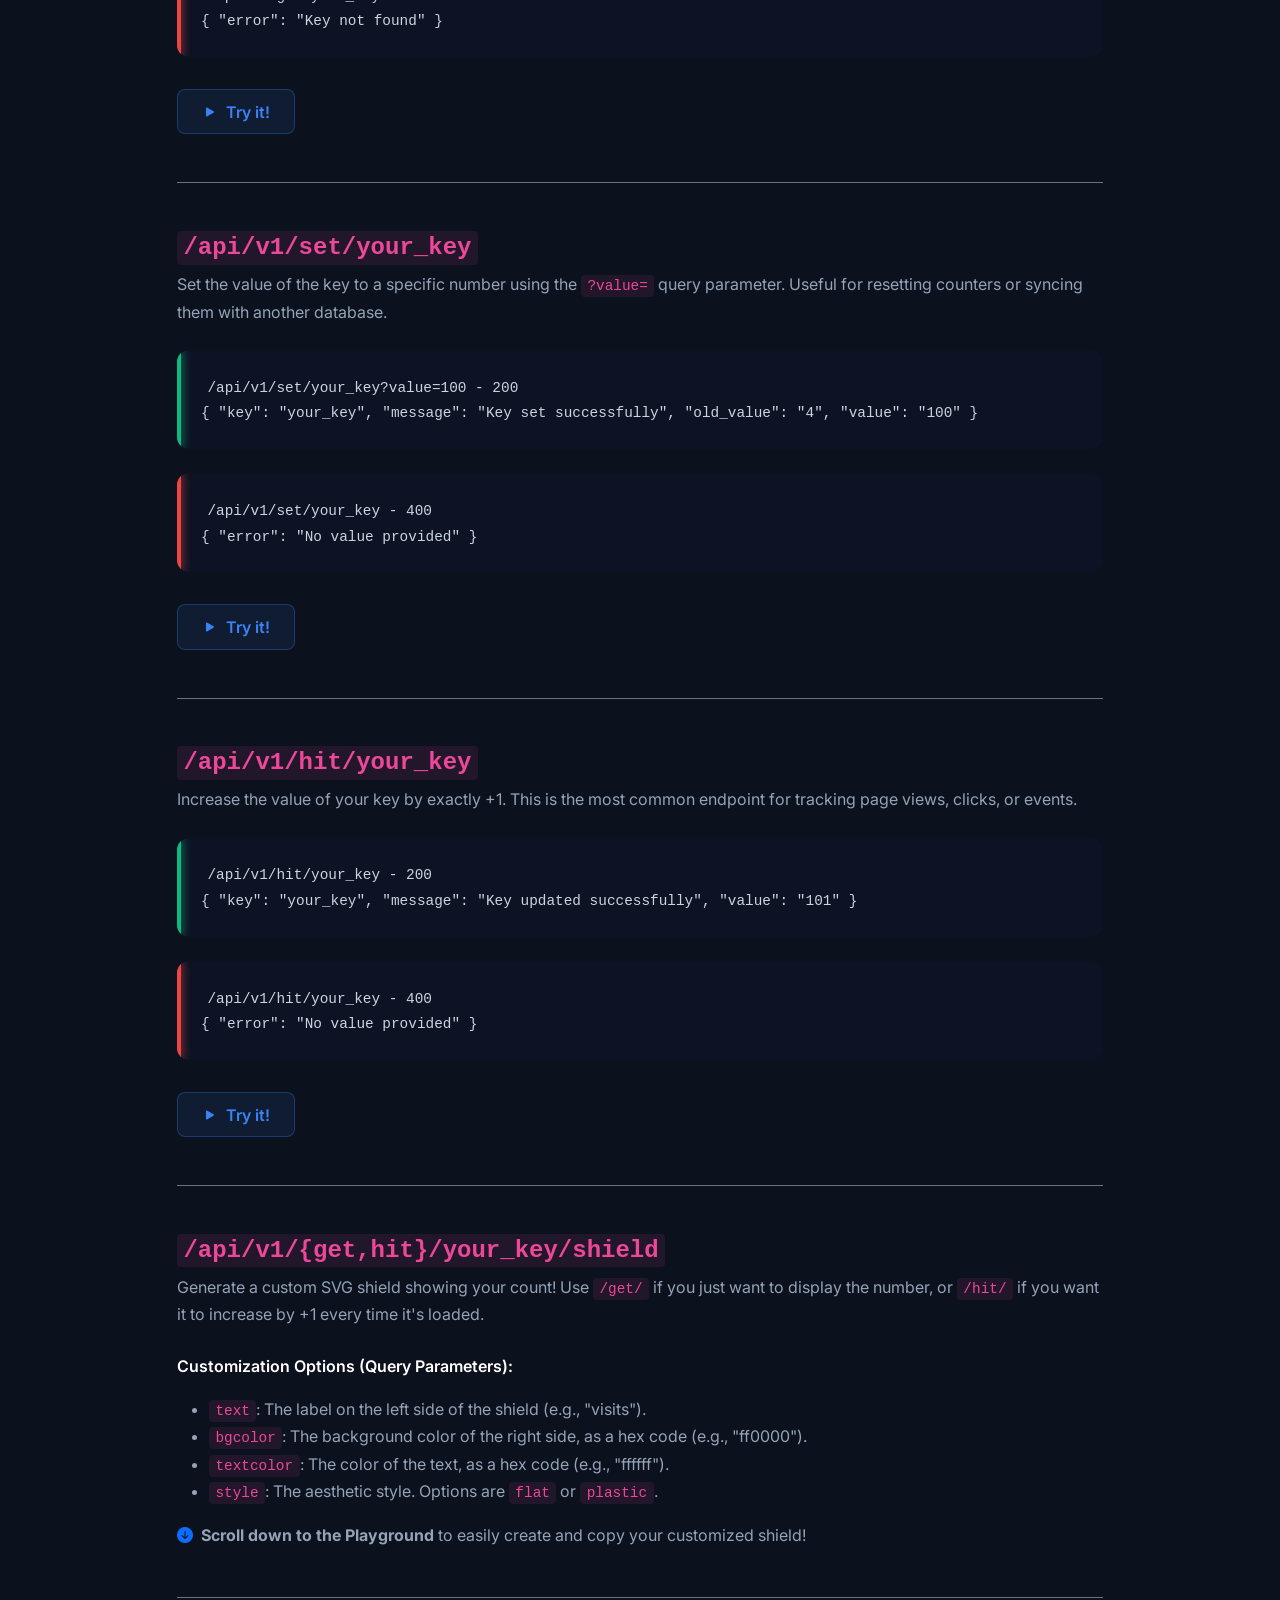
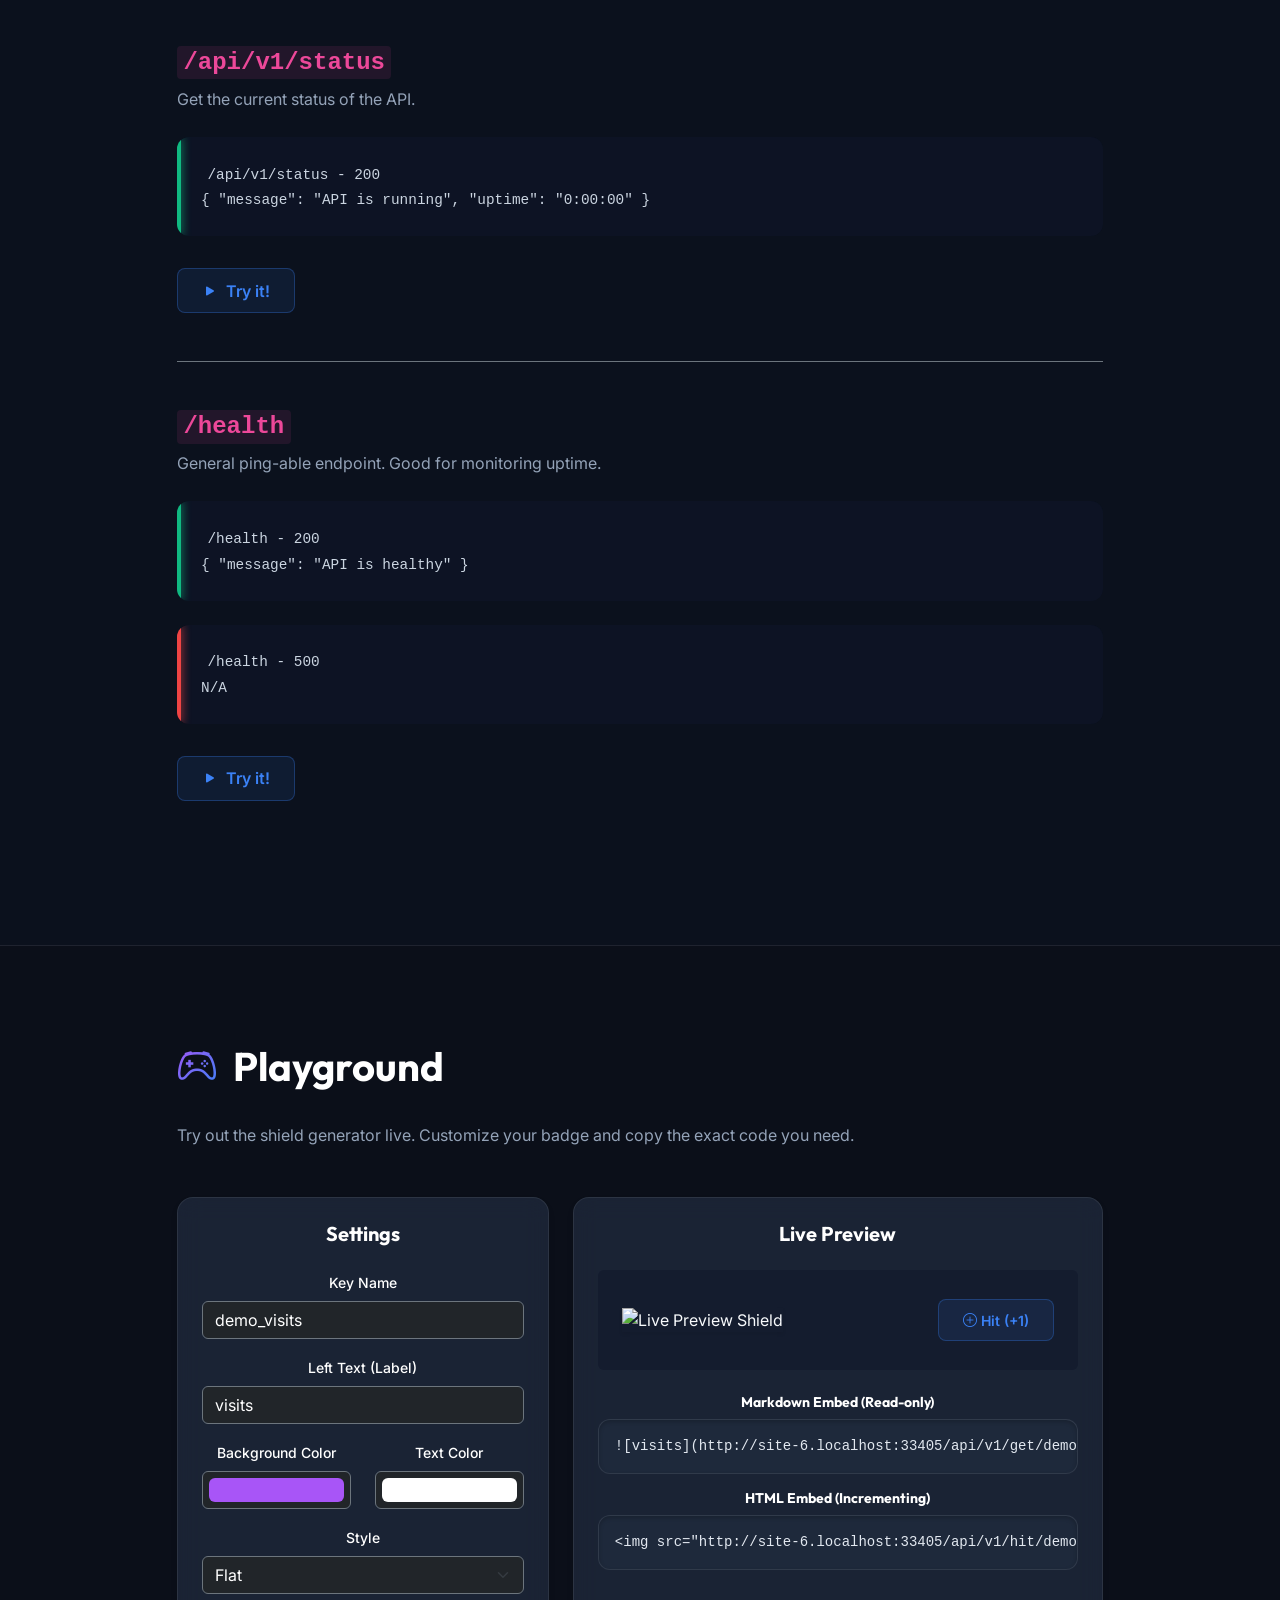
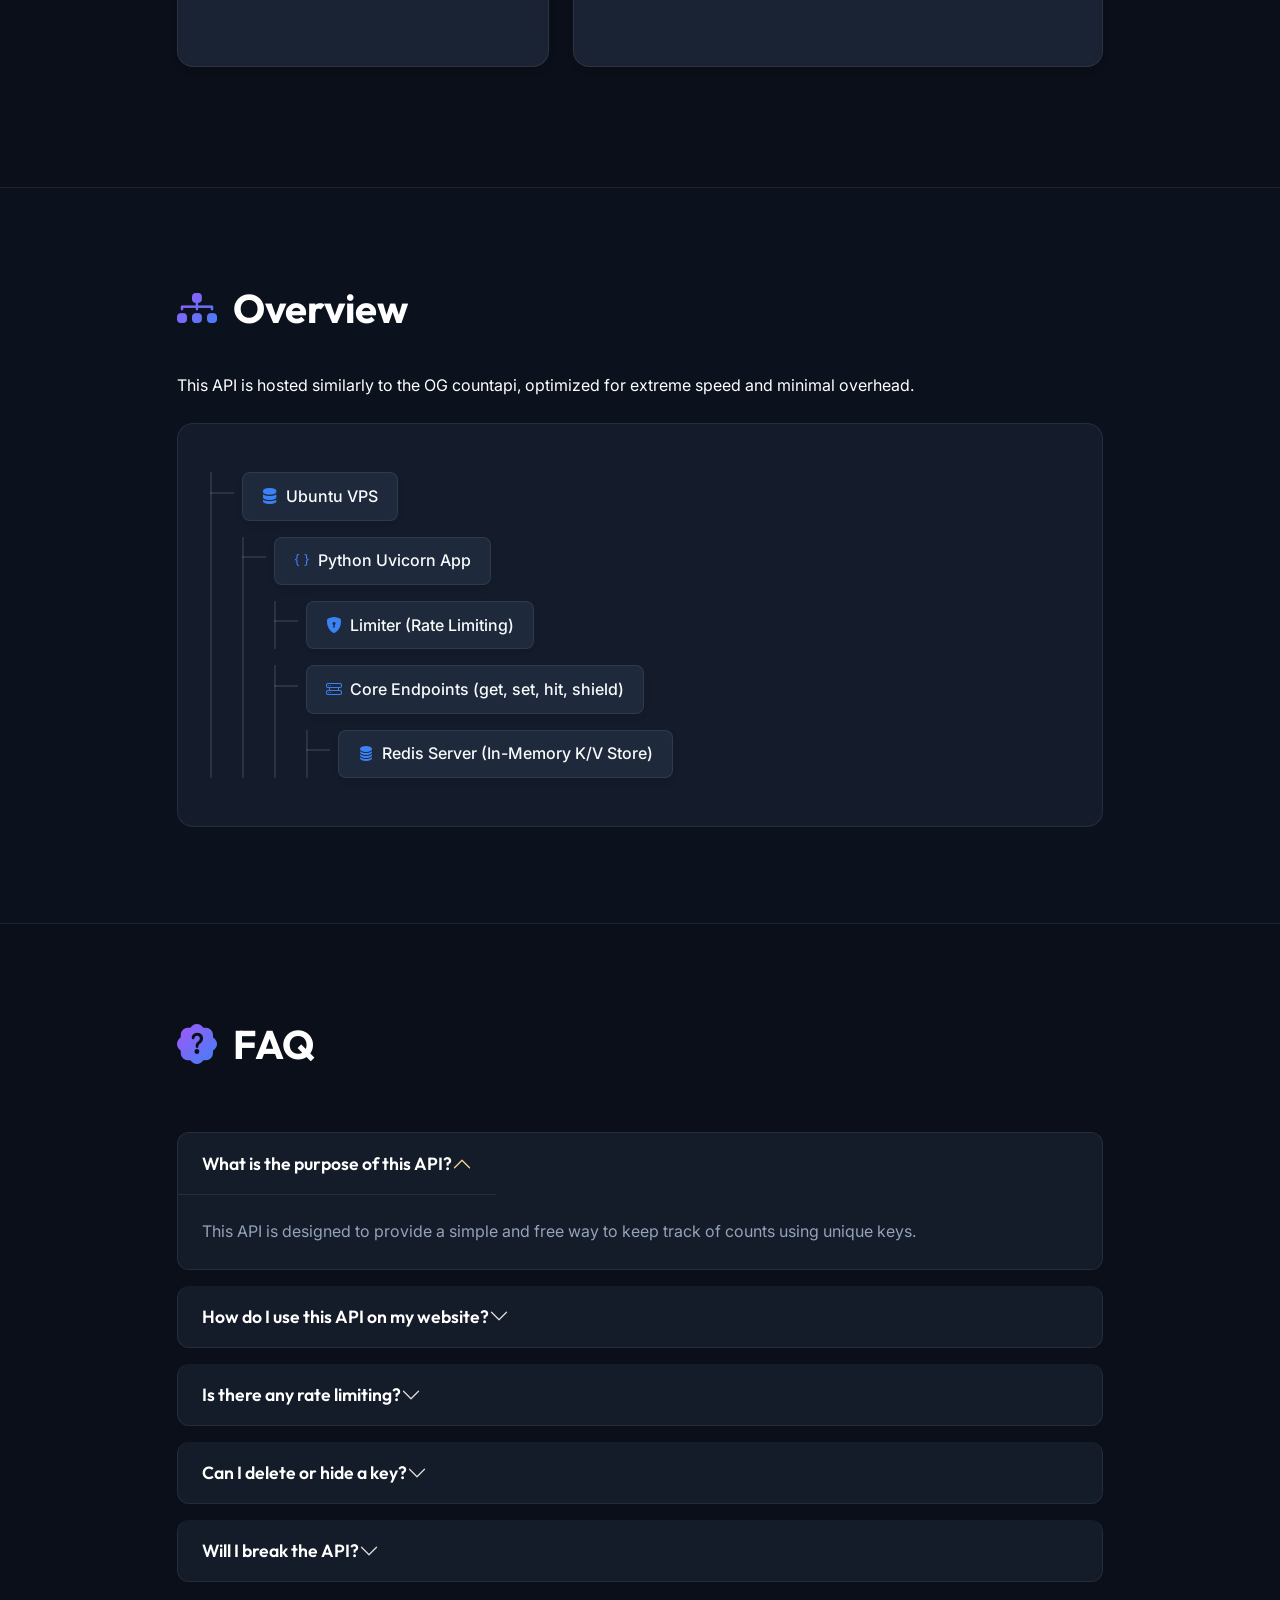
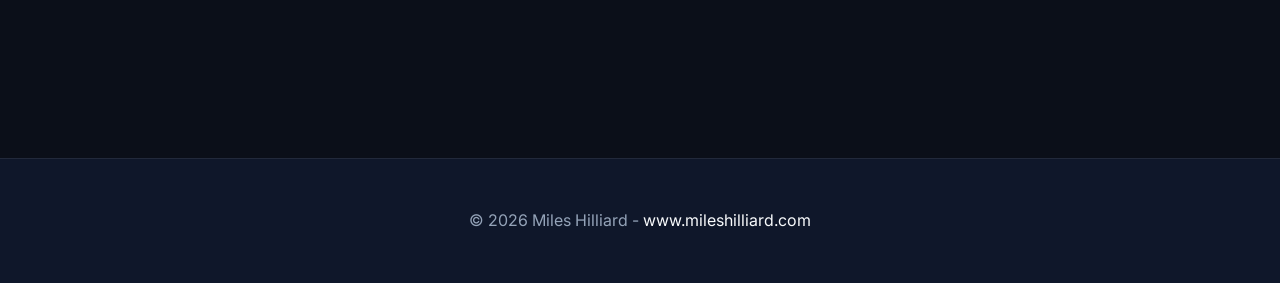
==== commit 9f40e32d: "Merge branch 'main' of https://github.com/syntaxerror019/countapi" ====
--- a/api/templates/index.html
+++ b/api/templates/index.html
@@ -212,14 +212,19 @@
 
         /* Hero Section */
         .hero {
-            padding: 12rem 0 6rem;
+            height: 100vh;
+            min-height: 500px;
+            display: flex;
+            align-items: center;
+            justify-content: center;
             position: relative;
             z-index: 1;
             text-align: center;
+            padding: 5.5rem 0 2rem;
         }
 
         .hero h1 {
-            font-size: 4.5rem;
+            font-size: calc(2rem + 2.5vw);
             font-weight: 800;
             margin-bottom: 1.5rem;
             line-height: 1.1;
@@ -228,11 +233,11 @@
 
         .hero h3 {
             font-family: var(--font-body);
-            font-size: 1.25rem;
+            font-size: calc(1rem + 0.3vw);
             font-weight: 400;
             color: var(--text-muted);
             margin-bottom: 3rem;
-            max-width: 600px;
+            max-width: 650px;
             margin-left: auto;
             margin-right: auto;
         }
@@ -259,25 +264,22 @@
             box-shadow: 0 10px 25px rgba(168, 85, 247, 0.6);
         }
 
-        /* Stats Grid */
-        .stats-grid {
-            margin-top: 5rem;
-        }
-
+        /* Stats Grid & Cards */
         .stat-card {
             background: var(--bg-surface);
             backdrop-filter: blur(12px);
             -webkit-backdrop-filter: blur(12px);
             border-radius: 16px;
-            padding: 2rem;
+            padding: 1.75rem 1.5rem;
             margin-bottom: 1.5rem;
             border: 1px solid var(--border-color);
             transition: all 0.3s ease;
             box-shadow: 0 4px 6px rgba(0, 0, 0, 0.1);
+            text-align: center;
         }
 
         .stat-card:hover {
-            transform: translateY(-8px);
+            transform: translateY(-5px);
             background: var(--bg-surface-hover);
             border-color: rgba(255, 255, 255, 0.2);
             box-shadow: 0 15px 30px rgba(0, 0, 0, 0.2);
@@ -285,7 +287,7 @@
 
         .stat-value {
             font-family: var(--font-heading);
-            font-size: 3rem;
+            font-size: 2.75rem;
             font-weight: 800;
             margin: 0;
             color: white;
@@ -301,6 +303,7 @@
             letter-spacing: 1.5px;
             font-weight: 600;
             margin-top: 0.5rem;
+            margin-bottom: 0;
         }
 
         .skeleton {
@@ -566,6 +569,66 @@
 
             section {
                 padding: 4rem 0;
+            }
+        }
+
+
+
+        /* Hero Logo Scroller */
+        .hero-used-by {
+            margin-top: 3rem;
+            overflow: hidden;
+            mask-image: linear-gradient(to right, transparent, white 12%, white 88%, transparent);
+            -webkit-mask-image: linear-gradient(to right, transparent, white 12%, white 88%, transparent);
+        }
+
+        .hero-used-by-label {
+            font-size: 0.7rem;
+            text-transform: uppercase;
+            letter-spacing: 2px;
+            color: var(--text-muted);
+            opacity: 0.5;
+            margin-bottom: 1rem;
+        }
+
+        .marquee-track-wrap {
+            display: flex;
+            width: max-content;
+            animation: marquee-scroll 28s linear infinite;
+        }
+
+        .marquee-track-wrap:hover {
+            animation-play-state: paused;
+        }
+
+        .logo-chip {
+            display: inline-flex;
+            align-items: center;
+            gap: 0.45rem;
+            padding: 0 2rem;
+            color: rgba(148, 163, 184, 0.45);
+            font-size: 0.85rem;
+            font-weight: 600;
+            font-family: var(--font-heading);
+            white-space: nowrap;
+            transition: color 0.3s ease;
+        }
+
+        .logo-chip:hover {
+            color: rgba(148, 163, 184, 0.85);
+        }
+
+        .logo-chip i {
+            font-size: 1rem;
+        }
+
+        @keyframes marquee-scroll {
+            0% {
+                transform: translateX(0);
+            }
+
+            100% {
+                transform: translateX(-50%);
             }
         }
     </style>
@@ -627,24 +690,35 @@
                         </a>
                     </div>
 
-                    <div class="row stats-grid justify-content-center" id="statsContainer">
-                        <div class="col-md-3 col-sm-6">
-                            <div class="stat-card skeleton">
-                                <p class="stat-value" id="totalRequests">---</p>
-                                <p class="stat-label">Total Requests</p>
-                            </div>
-                        </div>
-                        <div class="col-md-3 col-sm-6">
-                            <div class="stat-card skeleton">
-                                <p class="stat-value" id="totalKeys">---</p>
-                                <p class="stat-label">Active Keys</p>
-                            </div>
-                        </div>
-                        <div class="col-md-3 col-sm-6">
-                            <div class="stat-card skeleton">
-                                <p class="stat-value" id="uptime">---</p>
-                                <p class="stat-label">SLA Uptime</p>
-                            </div>
+                    <!-- Inline integrations scroller -->
+                    <div class="hero-used-by">
+                        <div class="hero-used-by-label">Works seamlessly with</div>
+                        <div class="marquee-track-wrap">
+                            <!-- set 1 -->
+                            <span class="logo-chip"><i class="bi bi-filetype-js"></i> JavaScript</span>
+                            <span class="logo-chip"><i class="bi bi-filetype-py"></i> Python</span>
+                            <span class="logo-chip"><i class="bi bi-filetype-php"></i> PHP</span>
+                            <span class="logo-chip"><i class="bi bi-terminal"></i> cURL / CLI</span>
+                            <span class="logo-chip"><i class="bi bi-wordpress"></i> WordPress</span>
+                            <span class="logo-chip"><i class="bi bi-github"></i> GitHub READMEs</span>
+                            <span class="logo-chip"><i class="bi bi-markdown"></i> Markdown</span>
+                            <span class="logo-chip"><i class="bi bi-globe"></i> Any Website</span>
+                            <span class="logo-chip"><i class="bi bi-code-slash"></i> Any Framework</span>
+                            <span class="logo-chip"><i class="bi bi-braces"></i> REST / Fetch</span>
+                            <!-- set 2 (duplicate for seamless loop) -->
+                            <span class="logo-chip" aria-hidden="true"><i class="bi bi-filetype-js"></i>
+                                JavaScript</span>
+                            <span class="logo-chip" aria-hidden="true"><i class="bi bi-filetype-py"></i> Python</span>
+                            <span class="logo-chip" aria-hidden="true"><i class="bi bi-filetype-php"></i> PHP</span>
+                            <span class="logo-chip" aria-hidden="true"><i class="bi bi-terminal"></i> cURL / CLI</span>
+                            <span class="logo-chip" aria-hidden="true"><i class="bi bi-wordpress"></i> WordPress</span>
+                            <span class="logo-chip" aria-hidden="true"><i class="bi bi-github"></i> GitHub
+                                READMEs</span>
+                            <span class="logo-chip" aria-hidden="true"><i class="bi bi-markdown"></i> Markdown</span>
+                            <span class="logo-chip" aria-hidden="true"><i class="bi bi-globe"></i> Any Website</span>
+                            <span class="logo-chip" aria-hidden="true"><i class="bi bi-code-slash"></i> Any
+                                Framework</span>
+                            <span class="logo-chip" aria-hidden="true"><i class="bi bi-braces"></i> REST / Fetch</span>
                         </div>
                     </div>
                 </div>
@@ -670,6 +744,28 @@
                             <i class="bi bi-exclamation-triangle-fill me-3 fs-5"></i>
                             <div><strong>Disclaimer:</strong> This service is in no way affiliated with CountAPI.</div>
                         </div>
+
+                        <!-- Live Stats -->
+                        <div class="row justify-content-center mt-5" id="statsContainer">
+                            <div class="col-md-4 col-sm-6 mb-3 mb-md-0">
+                                <div class="stat-card skeleton">
+                                    <p class="stat-value" id="totalRequests">---</p>
+                                    <p class="stat-label">Total Requests</p>
+                                </div>
+                            </div>
+                            <div class="col-md-4 col-sm-6 mb-3 mb-md-0">
+                                <div class="stat-card skeleton">
+                                    <p class="stat-value" id="totalKeys">---</p>
+                                    <p class="stat-label">Active Keys</p>
+                                </div>
+                            </div>
+                            <div class="col-md-4 col-sm-6 mb-3 mb-md-0">
+                                <div class="stat-card skeleton">
+                                    <p class="stat-value" id="uptime">---</p>
+                                    <p class="stat-label">SLA Uptime</p>
+                                </div>
+                            </div>
+                        </div>
                     </div>
                 </div>
             </div>
@@ -854,7 +950,6 @@
                     </div>
                 </div>
             </div>
-        </section>
         </section>
 
         <!-- Playground -->
@@ -1118,8 +1213,8 @@
             } catch (error) {
                 console.error('Error fetching stats:', error);
                 // Fallback values if API fails
-                document.getElementById('totalRequests').textContent = '3M+';
-                document.getElementById('totalKeys').textContent = '100K+';
+                document.getElementById('totalRequests').textContent = '15M+';
+                document.getElementById('totalKeys').textContent = '120K+';
                 document.getElementById('uptime').textContent = '99.9%';
 
                 document.querySelectorAll('.stat-card').forEach(card => {
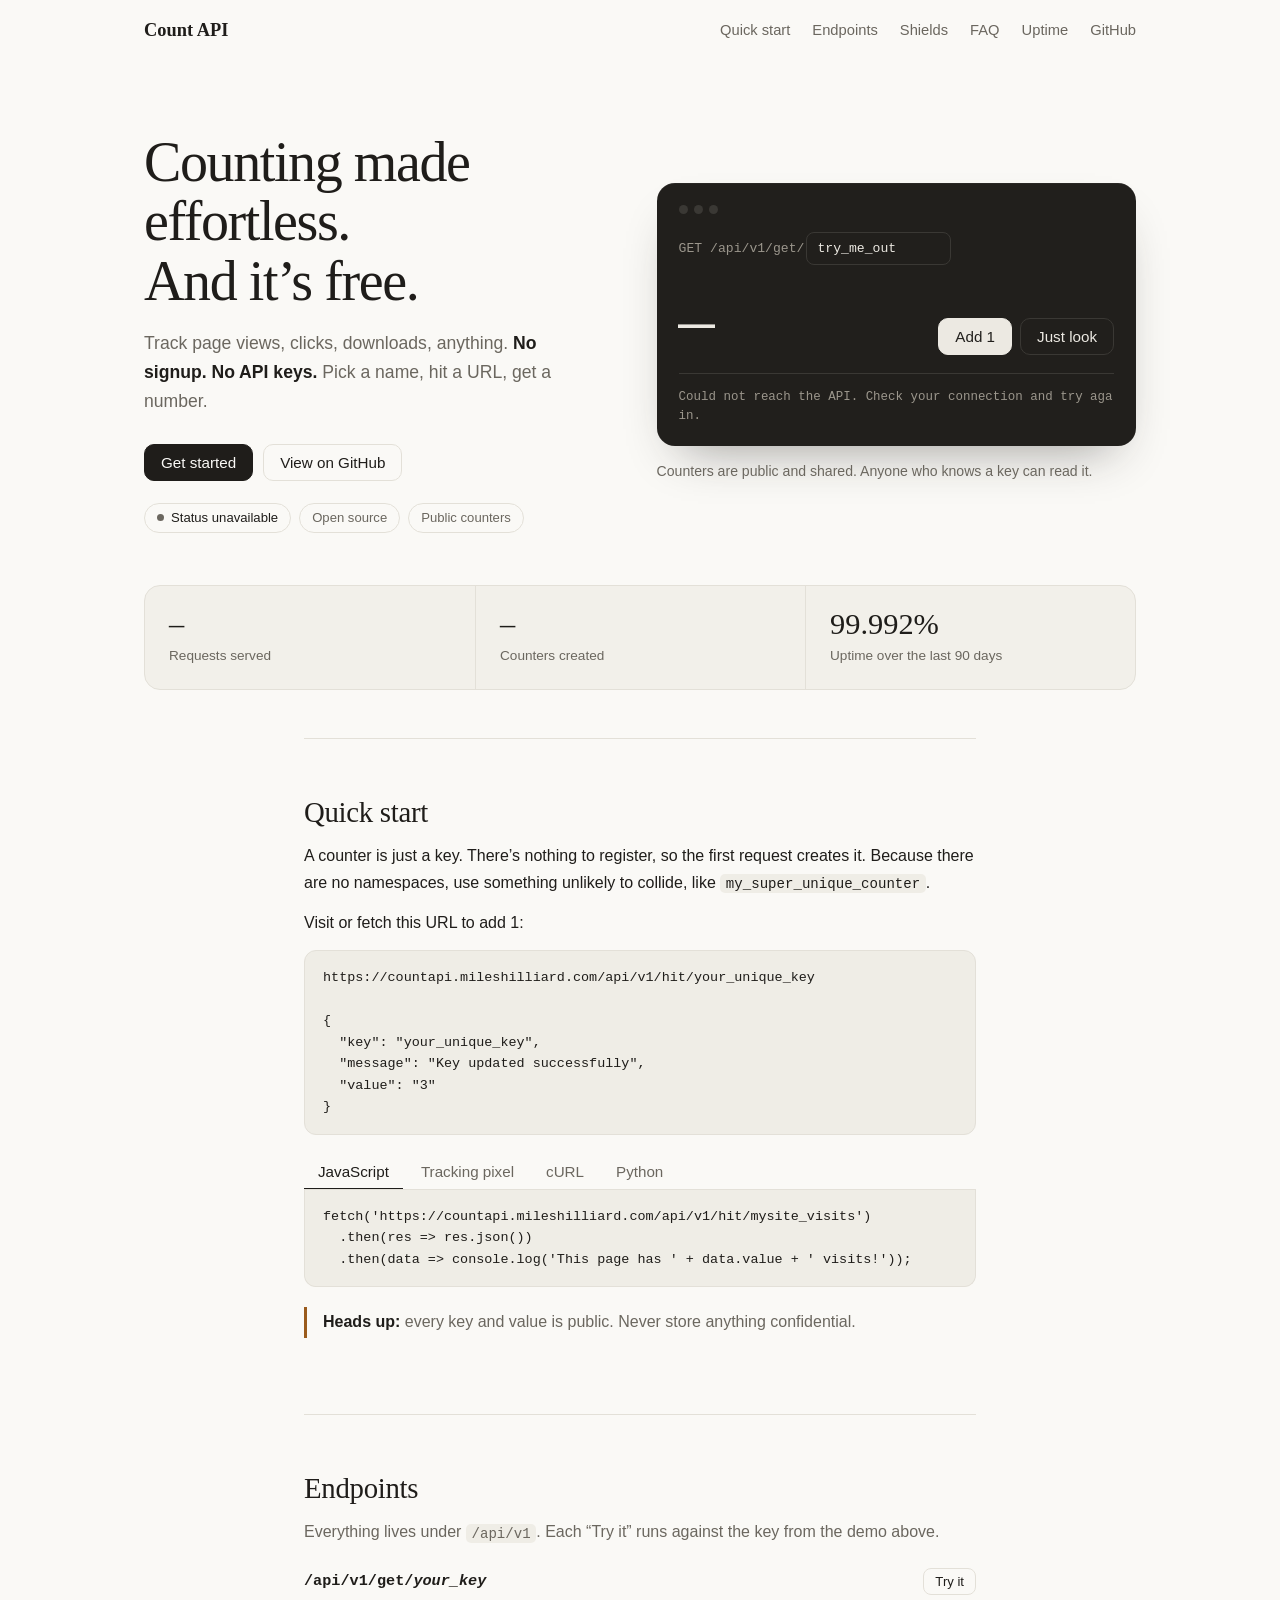
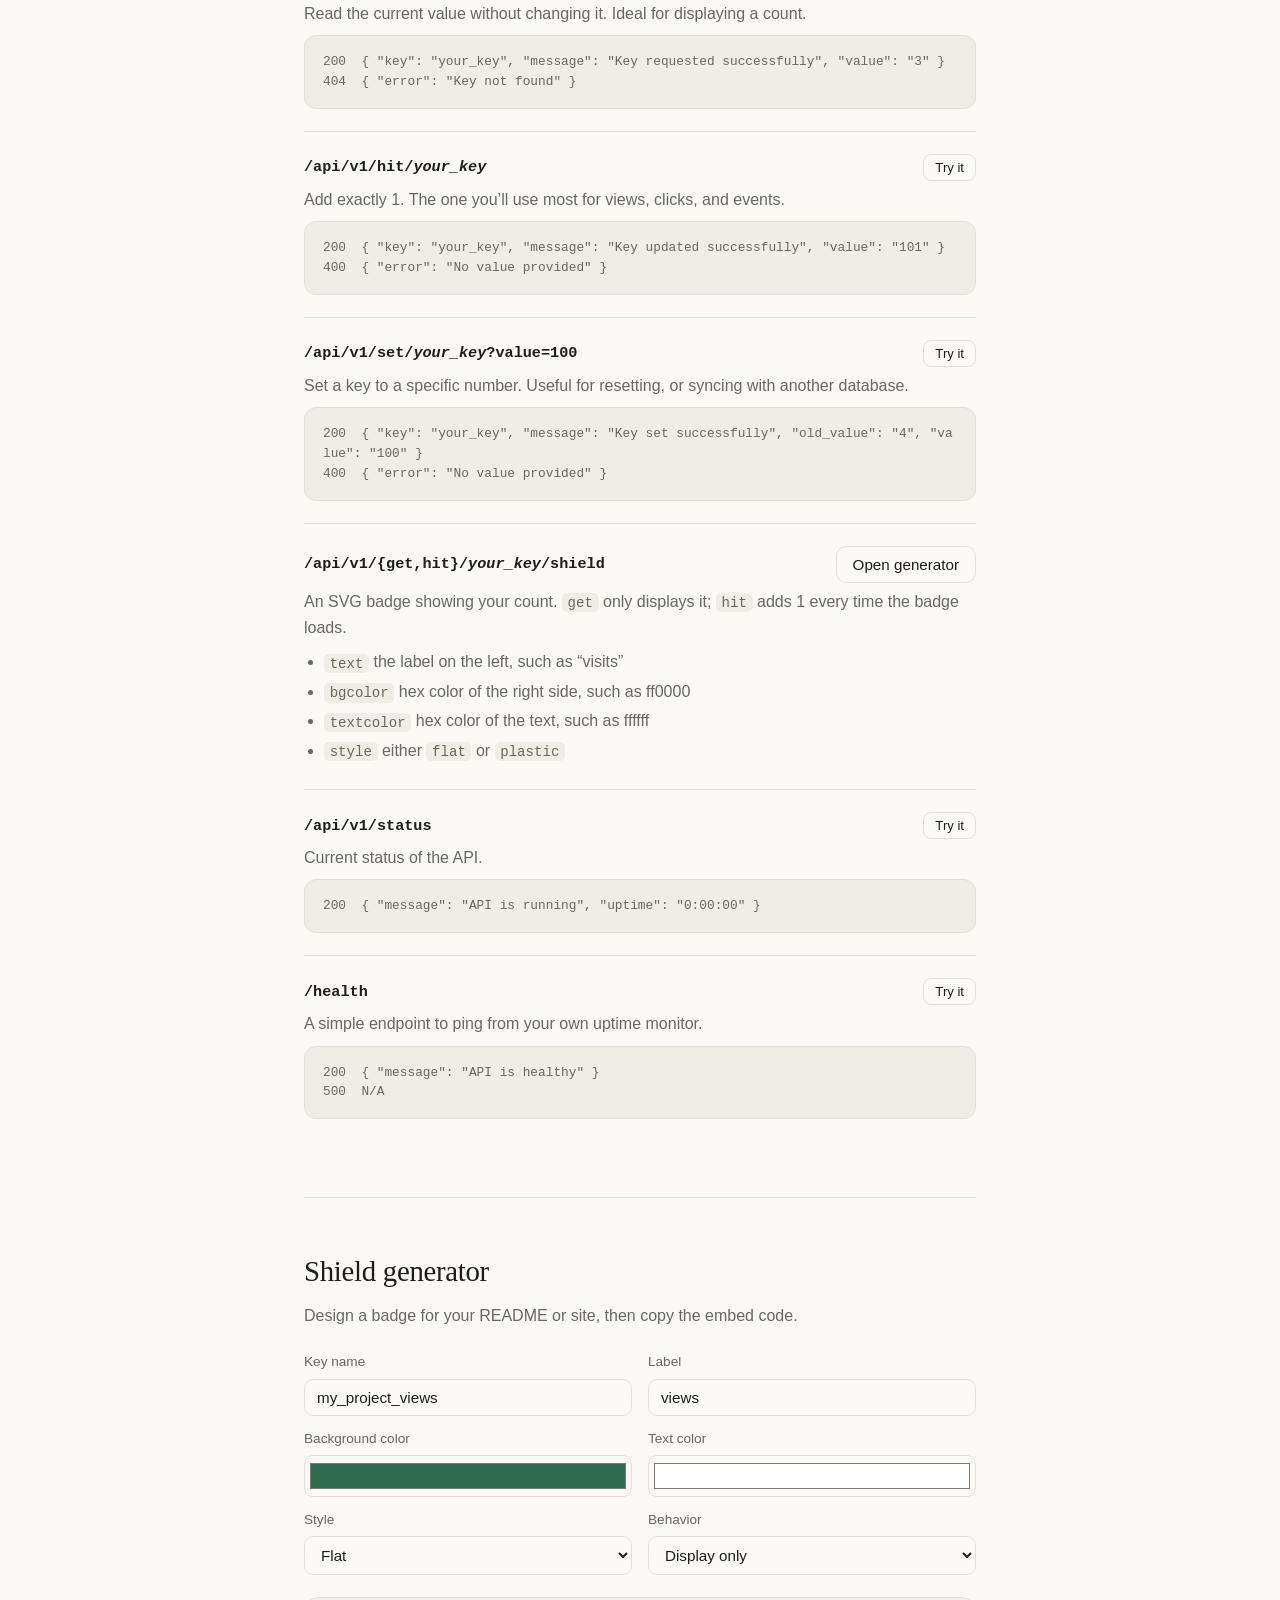
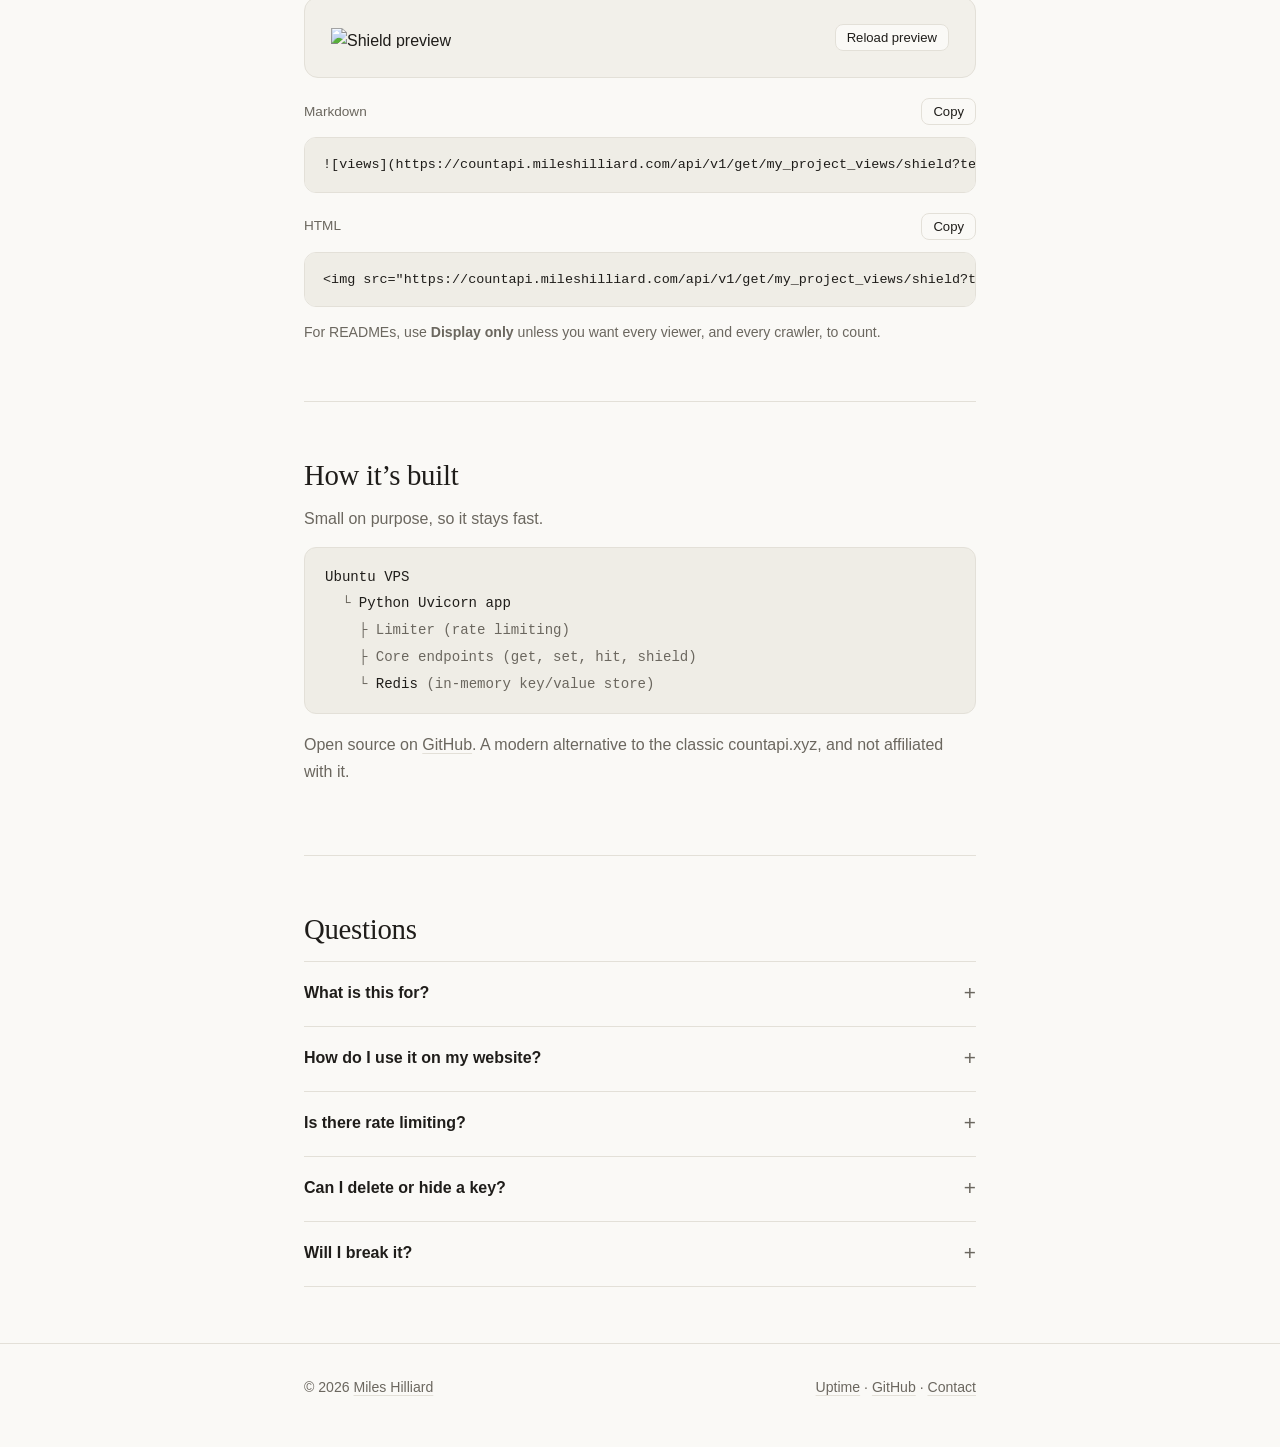
==== commit 17014252: "Create index.html" ====
--- a/api/templates/index.html
+++ b/api/templates/index.html
@@ -1,1284 +1,446 @@
 <!DOCTYPE html>
 <html lang="en">
-
 <head>
-    <meta charset="UTF-8">
-    <meta name="description" content="A Forever Free, No-Nonsense Counting API.">
-    <meta name="viewport" content="width=device-width, initial-scale=1.0">
-    <link rel="icon" type="image/x-icon" href="{{ url_for('static', filename='icon.png') }}">
-    <title>Count API - Unlimited Counter API No Signup No Keys</title>
-
-    <!-- Google Fonts -->
-    <link rel="preconnect" href="https://fonts.googleapis.com">
-    <link rel="preconnect" href="https://fonts.gstatic.com" crossorigin>
-    <link
-        href="https://fonts.googleapis.com/css2?family=Inter:wght@300;400;500;600&family=Outfit:wght@400;600;700;800&display=swap"
-        rel="stylesheet">
-
-    <!-- Bootstrap CSS -->
-    <link href="https://cdn.jsdelivr.net/npm/bootstrap@5.3.2/dist/css/bootstrap.min.css" rel="stylesheet">
-    <!-- Bootstrap Icons -->
-    <link rel="stylesheet" href="https://cdn.jsdelivr.net/npm/bootstrap-icons@1.11.1/font/bootstrap-icons.css">
-
-    <script type="text/javascript">
-    (function(c,l,a,r,i,t,y){
-        c[a]=c[a]||function(){(c[a].q=c[a].q||[]).push(arguments)};
-        t=l.createElement(r);t.async=1;t.src="https://www.clarity.ms/tag/"+i;
-        y=l.getElementsByTagName(r)[0];y.parentNode.insertBefore(t,y);
-    })(window, document, "clarity", "script", "yr0qnvnuc8");
-    </script>
-
-    <style>
-        :root {
-            --bg-color: #0b0f19;
-            --bg-surface: rgba(30, 41, 59, 0.5);
-            --bg-surface-hover: rgba(30, 41, 59, 0.8);
-            --text-main: #f8fafc;
-            --text-muted: #94a3b8;
-            --border-color: rgba(255, 255, 255, 0.08);
-
-            --primary: #a855f7;
-            --secondary: #3b82f6;
-            --accent: #ec4899;
-            --success: #10b981;
-            --danger: #ef4444;
-
-            --font-heading: 'Outfit', sans-serif;
-            --font-body: 'Inter', sans-serif;
-        }
-
-        html {
-            scroll-behavior: smooth;
-        }
-
-        body {
-            font-family: var(--font-body);
-            background-color: var(--bg-color);
-            color: var(--text-main);
-            overflow-x: hidden;
-            position: relative;
-        }
-
-        /* Animated Background Orbs */
-        .bg-orbs {
-            position: fixed;
-            top: 0;
-            left: 0;
-            right: 0;
-            bottom: 0;
-            z-index: -1;
-            overflow: hidden;
-            background: var(--bg-color);
-        }
-
-        .orb {
-            position: absolute;
-            border-radius: 50%;
-            filter: blur(100px);
-            opacity: 0.4;
-            animation: float 20s infinite alternate ease-in-out;
-        }
-
-        .orb-1 {
-            top: -10%;
-            left: -10%;
-            width: 500px;
-            height: 500px;
-            background: var(--primary);
-            animation-delay: 0s;
-        }
-
-        .orb-2 {
-            bottom: -20%;
-            right: -10%;
-            width: 600px;
-            height: 600px;
-            background: var(--secondary);
-            animation-delay: -5s;
-            animation-duration: 25s;
-        }
-
-        .orb-3 {
-            top: 40%;
-            left: 50%;
-            width: 400px;
-            height: 400px;
-            background: var(--accent);
-            opacity: 0.2;
-            animation-delay: -10s;
-            animation-duration: 30s;
-        }
-
-        @keyframes float {
-            0% {
-                transform: translate(0, 0) scale(1);
-            }
-
-            100% {
-                transform: translate(100px, 50px) scale(1.2);
-            }
-        }
-
-        /* Navbar */
-        .navbar {
-            background: rgba(11, 15, 25, 0.7) !important;
-            backdrop-filter: blur(16px);
-            -webkit-backdrop-filter: blur(16px);
-            border-bottom: 1px solid var(--border-color);
-            padding: 1rem 0;
-            transition: all 0.3s ease;
-        }
-
-        .nav-link {
-            color: var(--text-main) !important;
-            font-weight: 500;
-            margin-right: 1.5rem;
-            transition: color 0.3s ease;
-            position: relative;
-        }
-
-        .nav-link::after {
-            content: '';
-            position: absolute;
-            width: 0;
-            height: 2px;
-            bottom: 0;
-            left: 0;
-            background: linear-gradient(90deg, var(--primary), var(--secondary));
-            transition: width 0.3s ease;
-        }
-
-        .nav-link:hover::after {
-            width: 100%;
-        }
-
-        .navbar-brand {
-            font-family: var(--font-heading);
-            font-size: 1.5rem;
-            font-weight: 700;
-            background: linear-gradient(to right, #fff, #cbd5e1);
-            -webkit-background-clip: text;
-            -webkit-text-fill-color: transparent;
-        }
-
-        /* Typography */
-        h1,
-        h2,
-        h3,
-        h4,
-        h5,
-        h6 {
-            font-family: var(--font-heading);
-            font-weight: 700;
-        }
-
-        p,
-        li {
-            color: var(--text-muted);
-            line-height: 1.7;
-        }
-
-        a {
-            color: var(--secondary);
-            text-decoration: none;
-            transition: color 0.2s;
-        }
-
-        a:hover {
-            color: var(--primary);
-        }
-
-        .text-gradient {
-            background: linear-gradient(135deg, var(--primary), var(--secondary), var(--accent));
-            -webkit-background-clip: text;
-            -webkit-text-fill-color: transparent;
-            background-size: 200% 200%;
-            animation: gradientMove 5s ease infinite;
-        }
-
-        @keyframes gradientMove {
-            0% {
-                background-position: 0% 50%;
-            }
-
-            50% {
-                background-position: 100% 50%;
-            }
-
-            100% {
-                background-position: 0% 50%;
-            }
-        }
-
-        /* Hero Section */
-        .hero {
-            height: 100vh;
-            min-height: 500px;
-            display: flex;
-            align-items: center;
-            justify-content: center;
-            position: relative;
-            z-index: 1;
-            text-align: center;
-            padding: 5.5rem 0 2rem;
-        }
-
-        .hero h1 {
-            font-size: calc(2rem + 2.5vw);
-            font-weight: 800;
-            margin-bottom: 1.5rem;
-            line-height: 1.1;
-            letter-spacing: -1px;
-        }
-
-        .hero h3 {
-            font-family: var(--font-body);
-            font-size: calc(1rem + 0.3vw);
-            font-weight: 400;
-            color: var(--text-muted);
-            margin-bottom: 3rem;
-            max-width: 650px;
-            margin-left: auto;
-            margin-right: auto;
-        }
-
-        .btn-hero {
-            background: linear-gradient(135deg, var(--primary), var(--secondary));
-            color: white !important;
-            padding: 14px 44px;
-            border-radius: 50px;
-            font-weight: 600;
-            font-family: var(--font-heading);
-            font-size: 1.1rem;
-            border: none;
-            box-shadow: 0 4px 20px rgba(168, 85, 247, 0.4);
-            transition: all 0.3s cubic-bezier(0.4, 0, 0.2, 1);
-            position: relative;
-            overflow: hidden;
-            display: inline-flex;
-            align-items: center;
-        }
-
-        .btn-hero:hover {
-            transform: translateY(-3px) scale(1.02);
-            box-shadow: 0 10px 25px rgba(168, 85, 247, 0.6);
-        }
-
-        /* Stats Grid & Cards */
-        .stat-card {
-            background: var(--bg-surface);
-            backdrop-filter: blur(12px);
-            -webkit-backdrop-filter: blur(12px);
-            border-radius: 16px;
-            padding: 1.75rem 1.5rem;
-            margin-bottom: 1.5rem;
-            border: 1px solid var(--border-color);
-            transition: all 0.3s ease;
-            box-shadow: 0 4px 6px rgba(0, 0, 0, 0.1);
-            text-align: center;
-        }
-
-        .stat-card:hover {
-            transform: translateY(-5px);
-            background: var(--bg-surface-hover);
-            border-color: rgba(255, 255, 255, 0.2);
-            box-shadow: 0 15px 30px rgba(0, 0, 0, 0.2);
-        }
-
-        .stat-value {
-            font-family: var(--font-heading);
-            font-size: 2.75rem;
-            font-weight: 800;
-            margin: 0;
-            color: white;
-            background: linear-gradient(180deg, #fff, #94a3b8);
-            -webkit-background-clip: text;
-            -webkit-text-fill-color: transparent;
-        }
-
-        .stat-label {
-            font-size: 0.85rem;
-            color: var(--text-muted);
-            text-transform: uppercase;
-            letter-spacing: 1.5px;
-            font-weight: 600;
-            margin-top: 0.5rem;
-            margin-bottom: 0;
-        }
-
-        .skeleton {
-            background: linear-gradient(90deg, var(--bg-surface) 25%, rgba(255, 255, 255, 0.05) 50%, var(--bg-surface) 75%);
-            background-size: 200% 100%;
-            animation: loading 2s infinite linear;
-        }
-
-        @keyframes loading {
-            0% {
-                background-position: 200% 0;
-            }
-
-            100% {
-                background-position: -200% 0;
-            }
-        }
-
-        /* Section Styles */
-        section {
-            padding: 6rem 0;
-            position: relative;
-            z-index: 1;
-        }
-
-        section h2 {
-            font-size: 2.5rem;
-            margin-bottom: 1rem;
-            color: white;
-            display: inline-flex;
-            align-items: center;
-        }
-
-        section h2 i {
-            background: linear-gradient(135deg, var(--primary), var(--secondary));
-            -webkit-background-clip: text;
-            -webkit-text-fill-color: transparent;
-        }
-
-        .section-alt {
-            background: rgba(15, 23, 42, 0.3);
-            border-top: 1px solid var(--border-color);
-            border-bottom: 1px solid var(--border-color);
-        }
-
-        /* Code Blocks */
-        pre {
-            background-color: #1e293b;
-            color: #e2e8f0;
-            padding: 1.5rem;
-            border-radius: 12px;
-            border: 1px solid var(--border-color);
-            overflow-x: auto;
-            box-shadow: inset 0 2px 4px rgba(0, 0, 0, 0.2);
-            font-family: 'Courier New', Courier, monospace;
-            font-size: 0.95rem;
-        }
-
-        code {
-            color: var(--accent);
-            background: rgba(236, 72, 153, 0.1);
-            padding: 0.2rem 0.4rem;
-            border-radius: 4px;
-            font-size: 0.9em;
-        }
-
-        pre code {
-            color: inherit;
-            background: none;
-            padding: 0;
-        }
-
-        /* Response Boxes */
-        .response-ok,
-        .response-bad {
-            background-color: rgba(15, 23, 42, 0.6);
-            backdrop-filter: blur(8px);
-            padding: 1.5rem;
-            border-radius: 12px;
-            margin: 1.5rem 0;
-            position: relative;
-            overflow: hidden;
-        }
-
-        .response-ok::before,
-        .response-bad::before {
-            content: '';
-            position: absolute;
-            left: 0;
-            top: 0;
-            bottom: 0;
-            width: 4px;
-        }
-
-        .response-ok::before {
-            background: var(--success);
-            box-shadow: 0 0 10px var(--success);
-        }
-
-        .response-bad::before {
-            background: var(--danger);
-            box-shadow: 0 0 10px var(--danger);
-        }
-
-        .response-ok code,
-        .response-bad code {
-            color: #cbd5e1;
-            background: none;
-        }
-
-        /* Tree Structure */
-        .tree {
-            background: var(--bg-surface);
-            border: 1px solid var(--border-color);
-            border-radius: 16px;
-            padding: 2rem;
-            margin-top: 2rem;
-        }
-
-        .tree ul {
-            list-style-type: none;
-            padding-left: 2rem;
-        }
-
-        .tree li {
-            position: relative;
-            margin: 1rem 0;
-            color: var(--text-main);
-        }
-
-        .tree li::before {
-            content: '';
-            position: absolute;
-            top: 0;
-            left: -2rem;
-            width: 2rem;
-            height: 100%;
-            border-left: 2px solid rgba(255, 255, 255, 0.1);
-        }
-
-        .tree li::after {
-            content: '';
-            position: absolute;
-            top: 1.2rem;
-            left: -2rem;
-            width: 1.5rem;
-            border-top: 2px solid rgba(255, 255, 255, 0.1);
-        }
-
-        .tree li span {
-            padding: 0.6rem 1.2rem;
-            display: inline-flex;
-            align-items: center;
-            background-color: #1e293b;
-            border-radius: 8px;
-            border: 1px solid var(--border-color);
-            box-shadow: 0 4px 6px rgba(0, 0, 0, 0.1);
-            font-weight: 500;
-        }
-
-        .tree li span i {
-            color: var(--secondary);
-        }
-
-        /* Buttons */
-        .btn-api {
-            background-color: rgba(59, 130, 246, 0.1);
-            color: var(--secondary);
-            border: 1px solid rgba(59, 130, 246, 0.3);
-            padding: 0.6rem 1.5rem;
-            border-radius: 8px;
-            font-weight: 600;
-            transition: all 0.3s ease;
-            display: inline-flex;
-            align-items: center;
-        }
-
-        .btn-api:hover {
-            background-color: var(--secondary);
-            color: white;
-            transform: translateY(-2px);
-            box-shadow: 0 4px 15px rgba(59, 130, 246, 0.4);
-        }
-
-        /* Accordion Customization */
-        .accordion-item {
-            background-color: var(--bg-surface);
-            border: 1px solid var(--border-color);
-            margin-bottom: 1rem;
-            border-radius: 12px !important;
-            overflow: hidden;
-            backdrop-filter: blur(8px);
-        }
-
-        .accordion-button {
-            background-color: transparent !important;
-            color: white !important;
-            font-family: var(--font-heading);
-            font-weight: 600;
-            font-size: 1.1rem;
-            padding: 1.25rem 1.5rem;
-            box-shadow: none !important;
-        }
-
-        .accordion-button::after {
-            filter: invert(1);
-        }
-
-        .accordion-button:not(.collapsed) {
-            border-bottom: 1px solid var(--border-color);
-        }
-
-        .accordion-body {
-            color: var(--text-muted);
-            padding: 1.5rem;
-            line-height: 1.6;
-        }
-
-        /* Footer */
-        footer {
-            background: #0f172a;
-            border-top: 1px solid var(--border-color);
-            color: var(--text-muted);
-            padding: 3rem 0;
-            margin-top: 4rem;
-            position: relative;
-            z-index: 1;
-        }
-
-        footer a {
-            color: var(--text-main);
-            text-decoration: none;
-            transition: color 0.2s;
-        }
-
-        footer a:hover {
-            color: var(--primary);
-        }
-
-        /* Misc */
-        .alert-info {
-            background-color: rgba(59, 130, 246, 0.1);
-            border: 1px solid rgba(59, 130, 246, 0.2);
-            color: #93c5fd;
-            border-radius: 8px;
-            display: flex;
-            align-items: center;
-        }
-
-        /* Responsive */
-        @media (max-width: 768px) {
-            .hero h1 {
-                font-size: 3rem;
-            }
-
-            .hero h3 {
-                font-size: 1.1rem;
-            }
-
-            .stat-value {
-                font-size: 2.5rem;
-            }
-
-            section {
-                padding: 4rem 0;
-            }
-        }
-
-
-
-        /* Hero Logo Scroller */
-        .hero-used-by {
-            margin-top: 3rem;
-            overflow: hidden;
-            mask-image: linear-gradient(to right, transparent, white 12%, white 88%, transparent);
-            -webkit-mask-image: linear-gradient(to right, transparent, white 12%, white 88%, transparent);
-        }
-
-        .hero-used-by-label {
-            font-size: 0.7rem;
-            text-transform: uppercase;
-            letter-spacing: 2px;
-            color: var(--text-muted);
-            opacity: 0.5;
-            margin-bottom: 1rem;
-        }
-
-        .marquee-track-wrap {
-            display: flex;
-            width: max-content;
-            animation: marquee-scroll 28s linear infinite;
-        }
-
-        .marquee-track-wrap:hover {
-            animation-play-state: paused;
-        }
-
-        .logo-chip {
-            display: inline-flex;
-            align-items: center;
-            gap: 0.45rem;
-            padding: 0 2rem;
-            color: rgba(148, 163, 184, 0.45);
-            font-size: 0.85rem;
-            font-weight: 600;
-            font-family: var(--font-heading);
-            white-space: nowrap;
-            transition: color 0.3s ease;
-        }
-
-        .logo-chip:hover {
-            color: rgba(148, 163, 184, 0.85);
-        }
-
-        .logo-chip i {
-            font-size: 1rem;
-        }
-
-        @keyframes marquee-scroll {
-            0% {
-                transform: translateX(0);
-            }
-
-            100% {
-                transform: translateX(-50%);
-            }
-        }
-    </style>
+<meta charset="utf-8">
+<meta name="viewport" content="width=device-width, initial-scale=1, viewport-fit=cover">
+<title>Count API – Unlimited Counter API, No Signup, No Keys</title>
+<meta name="description" content="A forever free, no-nonsense counting API. No signup, no API keys. Just a URL.">
+<style>
+:root{
+  --bg:#faf9f6; --surface:#f2f0ea; --ink:#1f1d1a; --muted:#6b675f; --line:#e3e0d8;
+  --accent:#2f6b4f; --accent-ink:#fff; --code:#efede6; --warn:#9a5b1c;
+  --serif:"Iowan Old Style","Palatino Linotype",Palatino,Georgia,serif;
+  --sans:-apple-system,BlinkMacSystemFont,"Segoe UI",Roboto,Helvetica,Arial,sans-serif;
+  --mono:ui-monospace,SFMono-Regular,Menlo,Consolas,monospace;
+}
+@media (prefers-color-scheme:dark){
+  :root:not([data-theme="light"]){--bg:#1b1a18;--surface:#242321;--ink:#ece9e2;--muted:#9b968c;--line:#35332f;--accent:#7cc4a0;--accent-ink:#13241c;--code:#262522;--warn:#d9a266}
+}
+:root[data-theme="dark"]{--bg:#1b1a18;--surface:#242321;--ink:#ece9e2;--muted:#9b968c;--line:#35332f;--accent:#7cc4a0;--accent-ink:#13241c;--code:#262522;--warn:#d9a266}
+*{box-sizing:border-box}
+html{scroll-behavior:smooth;scroll-padding-top:72px}
+body{margin:0;background:var(--bg);color:var(--ink);font:16px/1.65 var(--sans);-webkit-font-smoothing:antialiased;padding:env(safe-area-inset-top,0) 0 env(safe-area-inset-bottom,0)}
+a{color:inherit;text-decoration-color:var(--line);text-underline-offset:3px}
+a:hover{text-decoration-color:currentColor}
+:focus-visible{outline:2px solid var(--accent);outline-offset:3px;border-radius:4px}
+.wrap{max-width:720px;margin:0 auto;padding:0 24px}
+code,pre,.mono{font-family:var(--mono)}
+code{background:var(--code);padding:.12em .4em;border-radius:5px;font-size:.88em}
+
+/* nav */
+nav{position:sticky;top:0;z-index:5;background:color-mix(in srgb,var(--bg) 88%,transparent);backdrop-filter:blur(10px);border-bottom:1px solid transparent}
+nav .wrap{display:flex;align-items:center;gap:22px;height:60px}
+.brand{font:600 1.15rem var(--serif);text-decoration:none;margin-right:auto}
+nav a:not(.brand){font-size:.92rem;color:var(--muted);text-decoration:none}
+nav a:not(.brand):hover{color:var(--ink)}
+@media(max-width:600px){nav .opt{display:none}}
+
+/* hero */
+nav .wrap,.wrap.wide{max-width:1040px}
+.hero{display:grid;grid-template-columns:1fr 1.05fr;gap:56px;align-items:center;padding:72px 0 44px}
+@media(max-width:860px){.hero{grid-template-columns:1fr;gap:36px;padding-top:48px}}
+h1{font:500 clamp(2.3rem,5.4vw,3.5rem)/1.06 var(--serif);letter-spacing:-.025em;margin:0 0 18px;text-wrap:balance}
+.lede{font-size:1.1rem;color:var(--muted);max-width:30em;margin:0 0 28px}
+.lede b{color:var(--ink);font-weight:600}
+.cta{display:flex;gap:10px;flex-wrap:wrap}
+.cta .btn.solid{background:var(--ink);color:var(--bg);border-color:var(--ink)}
+.cta .btn.solid:hover{opacity:.88}
+.pills{display:flex;gap:8px;flex-wrap:wrap;margin-top:22px}
+.pills .dot{display:inline-block;width:7px;height:7px;border-radius:50%;background:var(--muted);margin-right:7px;vertical-align:1px}
+.pills .ok .dot{background:var(--accent);box-shadow:0 0 0 3px color-mix(in srgb,var(--accent) 22%,transparent)}
+.pills b{font-weight:500;color:var(--ink)}
+.pills span{font-size:.82rem;color:var(--muted);border:1px solid var(--line);border-radius:99px;padding:3px 12px}
+
+.try{--panel:#211f1c;--pink:#ece9e2;--pmuted:#9b968c;--pline:#3a3834;background:var(--panel);color:var(--pink);border-radius:18px;padding:22px 22px 20px;box-shadow:0 1px 0 rgba(255,255,255,.04) inset,0 24px 48px -24px rgba(31,29,26,.45)}
+.try .bar{display:flex;gap:6px;margin-bottom:18px}
+.try .bar i{width:9px;height:9px;border-radius:50%;background:var(--pline)}
+.urlrow{display:flex;align-items:center;flex-wrap:wrap;gap:2px;font:.82rem var(--mono);color:var(--pmuted);margin-bottom:18px;word-break:break-all}
+.urlrow input{font:inherit;color:var(--pink);background:transparent;border:1px solid var(--pline);border-radius:8px;padding:8px 10px;width:11em;max-width:100%}
+.try :focus-visible{outline-color:#7cc4a0}
+.counter{display:flex;align-items:flex-end;justify-content:space-between;gap:16px;flex-wrap:wrap}
+.num{font:500 clamp(3rem,9vw,4.5rem)/1 var(--serif);letter-spacing:-.03em;font-variant-numeric:tabular-nums;min-height:1em}
+.num.tick{animation:tick .35s ease-out}
+@keyframes tick{from{transform:translateY(6px);opacity:.3}to{transform:none;opacity:1}}
+.btns{display:flex;gap:8px;flex-wrap:wrap}
+button,.btn{font:500 .95rem var(--sans);border-radius:10px;border:1px solid var(--line);background:var(--bg);color:var(--ink);padding:9px 16px;cursor:pointer;text-decoration:none;display:inline-block}
+button:hover,.btn:hover{border-color:var(--muted)}
+button.primary{background:var(--ink);color:var(--bg);border-color:var(--ink)}
+button.primary:hover{opacity:.88}
+.try button{background:transparent;color:var(--pink);border-color:var(--pline)}
+.try button:hover{border-color:var(--pmuted)}
+.try button.primary{background:var(--pink);color:var(--panel);border-color:var(--pink)}
+button.sm{padding:5px 11px;font-size:.82rem;border-radius:8px}
+.raw{margin:18px 0 0;padding:14px 0 0;border-top:1px solid var(--pline);font:.78rem/1.5 var(--mono);color:var(--pmuted);white-space:pre-wrap;word-break:break-all;background:none;border-left:0;border-right:0;border-bottom:0;border-radius:0}
+.note{font-size:.88rem;color:var(--muted);margin:14px 0 0}
+
+/* stats strip */
+.stats{display:grid;grid-template-columns:repeat(3,1fr);border:1px solid var(--line);border-radius:16px;margin:8px 0 48px;background:var(--surface)}
+.stats div{padding:20px 24px;border-left:1px solid var(--line)}
+.stats div:first-child{border-left:0}
+.stats strong{display:block;font:500 1.9rem/1.2 var(--serif);font-variant-numeric:tabular-nums}
+.stats span{font-size:.85rem;color:var(--muted)}
+@media(max-width:560px){.stats{grid-template-columns:1fr}.stats div{border-left:0;border-top:1px solid var(--line)}.stats div:first-child{border-top:0}}
+
+/* sections */
+section{padding:56px 0;border-top:1px solid var(--line)}
+h2{font:500 1.8rem/1.2 var(--serif);letter-spacing:-.01em;margin:0 0 14px}
+h3{font:600 1rem var(--sans);margin:0}
+p{margin:0 0 14px}
+.muted{color:var(--muted)}
+pre{background:var(--code);border-radius:12px;padding:16px 18px;overflow-x:auto;font-size:.84rem;line-height:1.6;margin:12px 0 0;border:1px solid var(--line)}
+pre code{background:none;padding:0;font-size:inherit}
+.callout{border-left:3px solid var(--warn);padding:2px 0 2px 16px;margin:20px 0;color:var(--muted)}
+.callout b{color:var(--ink)}
+
+.tabs{display:flex;gap:4px;margin-top:20px;border-bottom:1px solid var(--line);overflow-x:auto;scrollbar-width:none}
+.tabs::-webkit-scrollbar{display:none}
+.tabs button{flex:none;white-space:nowrap;border:0;background:none;color:var(--muted);border-radius:8px 8px 0 0;padding:8px 14px;border-bottom:2px solid transparent;margin-bottom:-1px}
+.tabs button[aria-selected="true"]{color:var(--ink);border-bottom-color:var(--ink)}
+.tabs+pre{margin-top:0;border-top-left-radius:0;border-top-right-radius:0;border-top:0}
+
+/* endpoints */
+.ep{padding:22px 0;border-top:1px solid var(--line)}
+.ep:first-of-type{border-top:0;padding-top:8px}
+.ep header{display:flex;align-items:center;justify-content:space-between;gap:12px;flex-wrap:wrap;margin-bottom:6px}
+.ep .path{font:600 .95rem var(--mono);word-break:break-all}
+.ep p{color:var(--muted);margin-bottom:8px}
+.ep .res{font:.8rem/1.55 var(--mono);color:var(--muted);margin:0;white-space:pre-wrap;word-break:break-all}
+.ep .out{display:none;margin-top:10px}.ep .out.on{display:block}
+ul.opts{margin:6px 0 0;padding-left:20px;color:var(--muted)}
+ul.opts li{margin:3px 0}
+
+/* playground */
+.pg{display:grid;grid-template-columns:1fr 1fr;gap:12px 16px;margin:22px 0}
+.pg label{display:flex;flex-direction:column;gap:5px;font-size:.85rem;color:var(--muted)}
+.pg input,.pg select{font:.95rem var(--sans);color:var(--ink);background:var(--bg);border:1px solid var(--line);border-radius:9px;padding:9px 12px;width:100%}
+.pg input[type=color]{padding:3px;height:42px}
+@media(max-width:560px){.pg{grid-template-columns:1fr}}
+.preview{background:var(--surface);border:1px solid var(--line);border-radius:14px;padding:26px;display:flex;align-items:center;justify-content:space-between;gap:12px;flex-wrap:wrap}
+.preview img{height:20px}
+.copy{margin-top:20px}
+.copy .row{display:flex;justify-content:space-between;align-items:center;font-size:.85rem;color:var(--muted)}
+
+/* stack + faq */
+.stack{font:.88rem/1.9 var(--mono);color:var(--muted);background:var(--code);border:1px solid var(--line);border-radius:12px;padding:16px 20px;margin-top:14px}
+.stack i{color:var(--ink);font-style:normal}
+details{border-top:1px solid var(--line);padding:10px 0}
+details:last-of-type{border-bottom:1px solid var(--line)}
+summary{cursor:pointer;padding:6px 0;min-height:44px;align-items:center;font-weight:600;list-style:none;display:flex;justify-content:space-between;gap:16px}
+summary::-webkit-details-marker{display:none}
+summary::after{content:"+";color:var(--muted);font-weight:400;font-size:1.3rem;line-height:1}
+details[open] summary::after{content:"\2212"}
+details p{margin:10px 0 0;color:var(--muted)}
+footer{border-top:1px solid var(--line);padding:32px 0 48px;color:var(--muted);font-size:.88rem}
+footer .wrap{display:flex;justify-content:space-between;gap:16px;flex-wrap:wrap}
+@media(pointer:coarse){button,.btn{min-height:44px}button.sm,.btn.sm{min-height:40px;display:inline-flex;align-items:center}.pg input,.pg select{min-height:44px}}
+@media(max-width:420px){.wrap{padding:0 18px}nav .wrap{gap:16px}.try{padding:18px 16px}.btns{width:100%}.btns button{flex:1}.preview{padding:18px}}
+@media(prefers-reduced-motion:reduce){*{animation:none!important;scroll-behavior:auto!important}}
+</style>
 </head>
-
 <body>
-    <div class="bg-orbs">
-        <div class="orb orb-1"></div>
-        <div class="orb orb-2"></div>
-        <div class="orb orb-3"></div>
-    </div>
-
-    <!-- Navigation -->
-    <nav class="navbar navbar-expand-lg navbar-dark fixed-top">
-        <div class="container">
-            <a class="navbar-brand" href="#">
-                <i class="bi bi-bar-chart-fill me-2 text-primary"></i>Count API
-            </a>
-            <button class="navbar-toggler" type="button" data-bs-toggle="collapse" data-bs-target="#navbarNav">
-                <span class="navbar-toggler-icon"></span>
-            </button>
-            <div class="collapse navbar-collapse" id="navbarNav">
-                <ul class="navbar-nav ms-auto">
-                    <li class="nav-item">
-                        <a class="nav-link" href="#intro">Introduction</a>
-                    </li>
-                    <li class="nav-item">
-                        <a class="nav-link" href="#endpoints">Endpoints</a>
-                    </li>
-                    <li class="nav-item">
-                        <a class="nav-link" href="#playground">API Playground</a>
-                    </li>
-                    <li class="nav-item">
-                        <a class="nav-link" href="https://stats.uptimerobot.com/qTeFyzz83B/803060687"
-                            target="_blank">Uptime</a>
-                    </li>
-                    <li class="nav-item">
-                        <a class="nav-link" href="mailto:miles@mileshilliard.com">
-                            <i class="bi bi-envelope me-1"></i>Contact
-                        </a>
-                    </li>
-                </ul>
-            </div>
+
+<nav>
+  <div class="wrap">
+    <a class="brand" href="#top">Count API</a>
+    <a href="#start" class="opt">Quick start</a>
+    <a href="#endpoints">Endpoints</a>
+    <a href="#shields">Shields</a>
+    <a href="#faq" class="opt">FAQ</a>
+    <a href="https://stats.uptimerobot.com/qTeFyzz83B/803060687" class="opt">Uptime</a>
+    <a href="https://github.com/syntaxerror019/countapi/">GitHub</a>
+  </div>
+</nav>
+
+<main id="top">
+<div class="wrap wide">
+  <div class="hero">
+    <div>
+      <h1>Counting made effortless. And it’s free.</h1>
+      <p class="lede">Track page views, clicks, downloads, anything. <b>No signup. No API keys.</b> Pick a name, hit a URL, get a number.</p>
+      <div class="cta">
+        <a class="btn solid" href="#start">Get started</a>
+        <a class="btn" href="https://github.com/syntaxerror019/countapi/">View on GitHub</a>
+      </div>
+      <div class="pills"><span id="statusPill"><i class="dot"></i><b>Checking status</b></span><span>Open source</span><span>Public counters</span></div>
+    </div>
+
+    <div>
+      <div class="try" aria-label="Live demo">
+        <div class="bar" aria-hidden="true"><i></i><i></i><i></i></div>
+        <div class="urlrow">
+          <span>GET /api/v1/<span id="demoVerb">get</span>/</span>
+          <input id="demoKey" value="try_me_out" aria-label="Counter key" spellcheck="false" autocomplete="off" maxlength="64">
         </div>
-    </nav>
-
-    <section class="hero">
-        <div class="container">
-            <div class="row align-items-center">
-                <div class="col-lg-12 hero-content">
-                    <h1 class="display-3">Counting made effortless.<br><span class="text-gradient">And it's free.</span>
-                    </h1>
-                    <h3>Track monitors, blogs, hits, and more! <strong>No Signup, No Keys.</strong> Just simple,
-                        reliable counting.</h3>
-
-                    <div class="mt-5">
-                        <a href="#intro" class="btn btn-hero">
-                            Get Started <i class="bi bi-arrow-right ms-2"></i>
-                        </a>
-                    </div>
-
-                    <!-- Inline integrations scroller -->
-                    <div class="hero-used-by">
-                        <div class="hero-used-by-label">Works seamlessly with</div>
-                        <div class="marquee-track-wrap">
-                            <!-- set 1 -->
-                            <span class="logo-chip"><i class="bi bi-filetype-js"></i> JavaScript</span>
-                            <span class="logo-chip"><i class="bi bi-filetype-py"></i> Python</span>
-                            <span class="logo-chip"><i class="bi bi-filetype-php"></i> PHP</span>
-                            <span class="logo-chip"><i class="bi bi-terminal"></i> cURL / CLI</span>
-                            <span class="logo-chip"><i class="bi bi-wordpress"></i> WordPress</span>
-                            <span class="logo-chip"><i class="bi bi-github"></i> GitHub READMEs</span>
-                            <span class="logo-chip"><i class="bi bi-markdown"></i> Markdown</span>
-                            <span class="logo-chip"><i class="bi bi-globe"></i> Any Website</span>
-                            <span class="logo-chip"><i class="bi bi-code-slash"></i> Any Framework</span>
-                            <span class="logo-chip"><i class="bi bi-braces"></i> REST / Fetch</span>
-                            <!-- set 2 (duplicate for seamless loop) -->
-                            <span class="logo-chip" aria-hidden="true"><i class="bi bi-filetype-js"></i>
-                                JavaScript</span>
-                            <span class="logo-chip" aria-hidden="true"><i class="bi bi-filetype-py"></i> Python</span>
-                            <span class="logo-chip" aria-hidden="true"><i class="bi bi-filetype-php"></i> PHP</span>
-                            <span class="logo-chip" aria-hidden="true"><i class="bi bi-terminal"></i> cURL / CLI</span>
-                            <span class="logo-chip" aria-hidden="true"><i class="bi bi-wordpress"></i> WordPress</span>
-                            <span class="logo-chip" aria-hidden="true"><i class="bi bi-github"></i> GitHub
-                                READMEs</span>
-                            <span class="logo-chip" aria-hidden="true"><i class="bi bi-markdown"></i> Markdown</span>
-                            <span class="logo-chip" aria-hidden="true"><i class="bi bi-globe"></i> Any Website</span>
-                            <span class="logo-chip" aria-hidden="true"><i class="bi bi-code-slash"></i> Any
-                                Framework</span>
-                            <span class="logo-chip" aria-hidden="true"><i class="bi bi-braces"></i> REST / Fetch</span>
-                        </div>
-                    </div>
-                </div>
-            </div>
+        <div class="counter">
+          <div class="num" id="demoNum" aria-live="polite">–</div>
+          <div class="btns">
+            <button class="primary" id="demoHit">Add 1</button>
+            <button id="demoGet">Just look</button>
+          </div>
         </div>
-    </section>
-
-    <main>
-        <section id="intro" class="section section-alt">
-            <div class="container">
-                <div class="row justify-content-center">
-                    <div class="col-lg-10">
-                        <h2><i class="bi bi-info-circle-fill me-3"></i>Introduction</h2>
-                        <p class="lead mt-4 text-white">CountAPI is a lightweight, open-source API for tracking hits and
-                            custom counts. It serves as a modern, reliable alternative to the classic countapi.xyz.</p>
-                        <p>Our goal is to provide a seamless, free-to-use counting service for everyone—no API keys or
-                            registrations required. Whether you're tracking website visits, button clicks, or
-                            application events, CountAPI makes it effortless.</p>
-                        <p>This project is open source. Feel free to <a
-                                href="https://github.com/syntaxerror019/countapi/" target="_blank">check it out on
-                                GitHub.</a></p>
-                        <div class="alert alert-info mt-4" role="alert">
-                            <i class="bi bi-exclamation-triangle-fill me-3 fs-5"></i>
-                            <div><strong>Disclaimer:</strong> This service is in no way affiliated with CountAPI.</div>
-                        </div>
-
-                        <!-- Live Stats -->
-                        <div class="row justify-content-center mt-5" id="statsContainer">
-                            <div class="col-md-4 col-sm-6 mb-3 mb-md-0">
-                                <div class="stat-card skeleton">
-                                    <p class="stat-value" id="totalRequests">---</p>
-                                    <p class="stat-label">Total Requests</p>
-                                </div>
-                            </div>
-                            <div class="col-md-4 col-sm-6 mb-3 mb-md-0">
-                                <div class="stat-card skeleton">
-                                    <p class="stat-value" id="totalKeys">---</p>
-                                    <p class="stat-label">Active Keys</p>
-                                </div>
-                            </div>
-                            <div class="col-md-4 col-sm-6 mb-3 mb-md-0">
-                                <div class="stat-card skeleton">
-                                    <p class="stat-value" id="uptime">---</p>
-                                    <p class="stat-label">SLA Uptime</p>
-                                </div>
-                            </div>
-                        </div>
-                    </div>
-                </div>
-            </div>
-        </section>
-
-        <!-- TL;DR -->
-        <section id="tldr" class="section">
-            <div class="container">
-                <div class="row justify-content-center">
-                    <div class="col-lg-10">
-                        <h2><i class="bi bi-lightning-charge-fill me-3"></i>TL;DR</h2>
-                        <p class="mt-4">Each "counter" is simply defined by a unique <strong>key</strong>. No
-                            registration, no API keys, no headers required.</p>
-                        <p>Since namespaces don't exist, use a very unique key (e.g.,
-                            <code>my_super_unique_counter</code>) to avoid overwriting someone else's counter.
-                        </p>
-                        <p><strong>Warning:</strong> All keys and their values are public. Never store any confidential
-                            contents.</p>
-                        <p class="mt-5 mb-3 text-white fw-semibold">To increment a counter by +1, simply visit or fetch
-                            this URL:</p>
-                        <pre><code>https://countapi.mileshilliard.com/api/v1/hit/your_unique_key
+        <pre class="raw" id="demoRaw">Loading the current count…</pre>
+      </div>
+      <p class="note">Counters are public and shared. Anyone who knows a key can read it.</p>
+    </div>
+  </div>
+
+  <div class="stats" id="stats">
+    <div><strong id="s-req">–</strong><span>Requests served</span></div>
+    <div><strong id="s-keys">–</strong><span>Counters created</span></div>
+    <div><strong id="s-up">99.992%</strong><span>Uptime over the last 90 days</span></div>
+  </div>
+</div>
+
+<div class="wrap">
+
+  <section id="start">
+    <h2>Quick start</h2>
+    <p>A counter is just a key. There’s nothing to register, so the first request creates it. Because there are no namespaces, use something unlikely to collide, like <code>my_super_unique_counter</code>.</p>
+    <p>Visit or fetch this URL to add 1:</p>
+    <pre><code>https://countapi.mileshilliard.com/api/v1/hit/your_unique_key
 
 {
   "key": "your_unique_key",
   "message": "Key updated successfully",
   "value": "3"
 }</code></pre>
-                        <p class="mt-4 mb-2 text-white fw-semibold">Quick Javascript Example:</p>
-                        <pre><code>fetch('https://countapi.mileshilliard.com/api/v1/hit/mysite_visits')
-  .then(response => response.json())
-  .then(data => console.log('This page has ' + data.value + ' visits!'));</code></pre>
-
-                        <p class="mt-4 mb-2 text-white fw-semibold">Tracking Pixel Example (No JS required):</p>
-                        <pre><code>&lt;img src="https://countapi.mileshilliard.com/api/v1/hit/mysite_visits" style="display:none;" alt="" /&gt;</code></pre>
-                    </div>
-                </div>
-            </div>
-        </section>
-
-
-        <!-- Endpoints -->
-        <section id="endpoints" class="section section-alt">
-            <div class="container">
-                <div class="row justify-content-center">
-                    <div class="col-lg-10">
-                        <h2><i class="bi bi-hdd-network-fill me-3"></i>Endpoints</h2>
-
-                        <!-- GET Endpoint -->
-                        <div class="mt-5 mb-5">
-                            <h4><code class="fs-4">/api/v1/get/your_key</code></h4>
-                            <p>Get the current value of the key without increasing it. Great for just displaying the
-                                current count.</p>
-
-                            <div class="response-ok">
-                                <code>/api/v1/get/your_key - 200<br>{
-  "key": "your_key",
-  "message": "Key requested successfully",
-  "value": "3"
-}</code>
-                            </div>
-
-                            <div class="response-bad">
-                                <code>/api/v1/get/your_key - 404<br>{
-  "error": "Key not found"
-}</code>
-                            </div>
-
-                            <button class="btn btn-api mt-2" onclick="window.location.href='/api/v1/get/your_key'">
-                                <i class="bi bi-play-fill me-2"></i>Try it!
-                            </button>
-                        </div>
-
-                        <!-- SET Endpoint -->
-                        <div class="mb-5 border-top border-secondary pt-5">
-                            <h4><code class="fs-4">/api/v1/set/your_key</code></h4>
-                            <p>Set the value of the key to a specific number using the <code>?value=</code> query
-                                parameter. Useful for resetting counters or syncing them with another database.</p>
-
-                            <div class="response-ok">
-                                <code>/api/v1/set/your_key?value=100 - 200<br>{
-  "key": "your_key",
-  "message": "Key set successfully",
-  "old_value": "4",
-  "value": "100"
-}</code>
-                            </div>
-
-                            <div class="response-bad">
-                                <code>/api/v1/set/your_key - 400<br>{
-  "error": "No value provided"
-}</code>
-                            </div>
-
-                            <button class="btn btn-api mt-2"
-                                onclick="window.location.href='/api/v1/set/your_key?value=100'">
-                                <i class="bi bi-play-fill me-2"></i>Try it!
-                            </button>
-                        </div>
-
-                        <!-- HIT Endpoint -->
-                        <div class="mb-5 border-top border-secondary pt-5">
-                            <h4><code class="fs-4">/api/v1/hit/your_key</code></h4>
-                            <p>Increase the value of your key by exactly +1. This is the most common endpoint for
-                                tracking page views, clicks, or events.</p>
-
-                            <div class="response-ok">
-                                <code>/api/v1/hit/your_key - 200<br>{
-  "key": "your_key",
-  "message": "Key updated successfully",
-  "value": "101"
-}</code>
-                            </div>
-                            <div class="response-bad">
-                                <code>/api/v1/hit/your_key - 400<br>{
-  "error": "No value provided"
-}</code>
-                            </div>
-
-                            <button class="btn btn-api mt-2" onclick="window.location.href='/api/v1/hit/your_key'">
-                                <i class="bi bi-play-fill me-2"></i>Try it!
-                            </button>
-                        </div>
-
-                        <!-- Shield Endpoints -->
-                        <div class="mb-5 border-top border-secondary pt-5">
-                            <h4><code class="fs-4">/api/v1/{get,hit}/your_key/shield</code></h4>
-                            <p>Generate a custom SVG shield showing your count! Use <code>/get/</code> if you just want
-                                to display the number, or <code>/hit/</code> if you want it to increase by +1 every time
-                                it's loaded.</p>
-
-                            <p class="mt-4 text-white fw-semibold">Customization Options (Query Parameters):</p>
-                            <ul class="text-muted">
-                                <li><code>text</code>: The label on the left side of the shield (e.g., "visits").</li>
-                                <li><code>bgcolor</code>: The background color of the right side, as a hex code (e.g.,
-                                    "ff0000").</li>
-                                <li><code>textcolor</code>: The color of the text, as a hex code (e.g., "ffffff").</li>
-                                <li><code>style</code>: The aesthetic style. Options are <code>flat</code> or
-                                    <code>plastic</code>.
-                                </li>
-                            </ul>
-
-                            <p class="mt-3 mb-0"><i
-                                    class="bi bi-arrow-down-circle-fill text-primary me-2"></i><strong>Scroll down to
-                                    the Playground</strong> to easily create and copy your customized shield!</p>
-                        </div>
-
-                        <!-- Status Endpoint -->
-                        <div class="mb-5 border-top border-secondary pt-5">
-                            <h4><code class="fs-4">/api/v1/status</code></h4>
-                            <p>Get the current status of the API.</p>
-
-                            <div class="response-ok">
-                                <code>/api/v1/status - 200<br>{
-  "message": "API is running",
-  "uptime": "0:00:00"
-}</code>
-                            </div>
-
-                            <button class="btn btn-api mt-2" onclick="window.location.href='/api/v1/status'">
-                                <i class="bi bi-play-fill me-2"></i>Try it!
-                            </button>
-                        </div>
-
-                        <!-- Health Endpoint -->
-                        <div class="mb-5 border-top border-secondary pt-5">
-                            <h4><code class="fs-4">/health</code></h4>
-                            <p>General ping-able endpoint. Good for monitoring uptime.</p>
-
-                            <div class="response-ok">
-                                <code>/health - 200<br>{
-  "message": "API is healthy"
-}</code>
-                            </div>
-                            <div class="response-bad">
-                                <code>/health - 500<br>N/A</code>
-                            </div>
-
-                            <button class="btn btn-api mt-2" onclick="window.location.href='/health'">
-                                <i class="bi bi-play-fill me-2"></i>Try it!
-                            </button>
-                        </div>
-                    </div>
-                </div>
-            </div>
-        </section>
-
-        <!-- Playground -->
-        <section id="playground" class="section">
-            <div class="container">
-                <div class="row justify-content-center">
-                    <div class="col-lg-10">
-                        <h2><i class="bi bi-controller me-3"></i>Playground</h2>
-                        <p class="mt-3 mb-5">Try out the shield generator live. Customize your badge and copy the exact
-                            code you need.</p>
-
-                        <div class="row">
-                            <div class="col-md-5 mb-4">
-                                <div class="stat-card p-4 h-100" style="background: rgba(30,41,59,0.8);">
-                                    <h5 class="text-white mb-4">Settings</h5>
-
-                                    <div class="mb-3">
-                                        <label class="form-label text-white small fw-medium">Key Name</label>
-                                        <input type="text" id="pgKey"
-                                            class="form-control bg-dark text-white border-secondary"
-                                            value="demo_visits">
-                                    </div>
-                                    <div class="mb-3">
-                                        <label class="form-label text-white small fw-medium">Left Text (Label)</label>
-                                        <input type="text" id="pgText"
-                                            class="form-control bg-dark text-white border-secondary" value="visits">
-                                    </div>
-                                    <div class="row mb-3">
-                                        <div class="col-6">
-                                            <label class="form-label text-white small fw-medium">Background
-                                                Color</label>
-                                            <input type="color" id="pgBgColor"
-                                                class="form-control form-control-color bg-dark border-secondary w-100"
-                                                value="#a855f7">
-                                        </div>
-                                        <div class="col-6">
-                                            <label class="form-label text-white small fw-medium">Text Color</label>
-                                            <input type="color" id="pgTextColor"
-                                                class="form-control form-control-color bg-dark border-secondary w-100"
-                                                value="#ffffff">
-                                        </div>
-                                    </div>
-                                    <div class="mb-4">
-                                        <label class="form-label text-white small fw-medium">Style</label>
-                                        <select id="pgStyle" class="form-select bg-dark text-white border-secondary">
-                                            <option value="flat" selected>Flat</option>
-                                            <option value="plastic">Plastic (3D)</option>
-                                        </select>
-                                    </div>
-                                </div>
-                            </div>
-
-                            <div class="col-md-7 mb-4">
-                                <div class="stat-card p-4 h-100 d-flex flex-column"
-                                    style="background: rgba(30,41,59,0.8);">
-                                    <h5 class="text-white mb-4">Live Preview</h5>
-
-                                    <div class="d-flex align-items-center mb-4 p-4 rounded"
-                                        style="background: rgba(15,23,42,0.5); min-height: 100px;">
-                                        <img id="pgPreviewImg" src="" alt="Live Preview Shield"
-                                            class="me-auto shadow-sm">
-                                        <button id="pgHitBtn" class="btn btn-sm btn-api ms-3">
-                                            <i class="bi bi-plus-circle me-1"></i> Hit (+1)
-                                        </button>
-                                    </div>
-
-                                    <h6 class="text-white mb-2 small">Markdown Embed (Read-only)</h6>
-                                    <div class="position-relative mb-3">
-                                        <pre class="m-0 p-3 small text-break"><code id="pgMarkdownCode"></code></pre>
-                                    </div>
-
-                                    <h6 class="text-white mb-2 small">HTML Embed (Incrementing)</h6>
-                                    <div class="position-relative">
-                                        <pre class="m-0 p-3 small text-break"><code id="pgHtmlCode"></code></pre>
-                                    </div>
-                                </div>
-                            </div>
-                        </div>
-                    </div>
-                </div>
-            </div>
-        </section>
-
-
-        <!-- Overview -->
-        <section id="overview" class="section section-alt">
-            <div class="container">
-                <div class="row justify-content-center">
-                    <div class="col-lg-10">
-                        <h2><i class="bi bi-diagram-3-fill me-3"></i>Overview</h2>
-                        <p class="mt-4 text-white">This API is hosted similarly to the OG countapi, optimized for
-                            extreme speed and minimal overhead.</p>
-
-                        <div class="tree mt-4">
-                            <ul>
-                                <li>
-                                    <span><i class="bi bi-server me-2"></i>Ubuntu VPS</span>
-                                    <ul>
-                                        <li>
-                                            <span><i class="bi bi-braces me-2"></i>Python Uvicorn App</span>
-                                            <ul>
-                                                <li><span><i class="bi bi-shield-lock-fill me-2"></i>Limiter (Rate
-                                                        Limiting)</span></li>
-                                                <li>
-                                                    <span><i class="bi bi-hdd-rack me-2"></i>Core Endpoints (get, set,
-                                                        hit, shield)</span>
-                                                    <ul>
-                                                        <li><span><i class="bi bi-database-fill me-2"></i>Redis Server
-                                                                (In-Memory K/V Store)</span></li>
-                                                    </ul>
-                                                </li>
-                                            </ul>
-                                        </li>
-                                    </ul>
-                                </li>
-                            </ul>
-                        </div>
-                    </div>
-                </div>
-            </div>
-        </section>
-
-        <!-- FAQ -->
-        <section id="faq" class="section">
-            <div class="container">
-                <div class="row justify-content-center">
-                    <div class="col-lg-10">
-                        <h2><i class="bi bi-patch-question-fill me-3"></i>FAQ</h2>
-
-                        <div class="accordion mt-5" id="faqAccordion">
-                            <div class="accordion-item">
-                                <h2 class="accordion-header">
-                                    <button class="accordion-button" type="button" data-bs-toggle="collapse"
-                                        data-bs-target="#faq1">
-                                        What is the purpose of this API?
-                                    </button>
-                                </h2>
-                                <div id="faq1" class="accordion-collapse collapse show" data-bs-parent="#faqAccordion">
-                                    <div class="accordion-body">
-                                        This API is designed to provide a simple and free way to keep track of counts
-                                        using unique keys.
-                                    </div>
-                                </div>
-                            </div>
-
-                            <div class="accordion-item">
-                                <h2 class="accordion-header">
-                                    <button class="accordion-button collapsed" type="button" data-bs-toggle="collapse"
-                                        data-bs-target="#faq2">
-                                        How do I use this API on my website?
-                                    </button>
-                                </h2>
-                                <div id="faq2" class="accordion-collapse collapse" data-bs-parent="#faqAccordion">
-                                    <div class="accordion-body">
-                                        It's as simple as pinging an endpoint! You can use Javascript's
-                                        <code>fetch()</code> inside a script tag, or even embed it as a tracking pixel
-                                        by putting the URL in an image source like
-                                        <code>&lt;img src="https://countapi.mileshilliard.com/api/v1/hit/my_tracker" style="display:none;" /&gt;</code>.
-                                    </div>
-                                </div>
-                            </div>
-
-                            <div class="accordion-item">
-                                <h2 class="accordion-header">
-                                    <button class="accordion-button collapsed" type="button" data-bs-toggle="collapse"
-                                        data-bs-target="#faq3">
-                                        Is there any rate limiting?
-                                    </button>
-                                </h2>
-                                <div id="faq3" class="accordion-collapse collapse" data-bs-parent="#faqAccordion">
-                                    <div class="accordion-body">
-                                        <s>No, there is no rate limiting.</s>
-
-                                        Someone ruined it for everybody else, so yes there is ratelimiting. It is
-                                        extremely generous though.
-                                    </div>
-                                </div>
-                            </div>
-
-                            <div class="accordion-item">
-                                <h2 class="accordion-header">
-                                    <button class="accordion-button collapsed" type="button" data-bs-toggle="collapse"
-                                        data-bs-target="#faq4">
-                                        Can I delete or hide a key?
-                                    </button>
-                                </h2>
-                                <div id="faq4" class="accordion-collapse collapse" data-bs-parent="#faqAccordion">
-                                    <div class="accordion-body">
-                                        No. Keys do not expire and they are publicly viewable by anyone who knows the
-                                        key name. If you want to "delete" one, just stop using it and create a brand
-                                        new, unique key instead!
-                                    </div>
-                                </div>
-                            </div>
-
-                            <div class="accordion-item">
-                                <h2 class="accordion-header">
-                                    <button class="accordion-button collapsed" type="button" data-bs-toggle="collapse"
-                                        data-bs-target="#faq5">
-                                        Will I break the API?
-                                    </button>
-                                </h2>
-                                <div id="faq5" class="accordion-collapse collapse" data-bs-parent="#faqAccordion">
-                                    <div class="accordion-body">
-                                        Shoot me an email before you try to... if you wouldn't mind.
-                                    </div>
-                                </div>
-                            </div>
-                        </div>
-                    </div>
-                </div>
-            </div>
-        </section>
-    </main>
-
-    <!-- Footer -->
-    <footer>
-        <div class="container text-center">
-            <p class="mb-0">&copy; 2026 Miles Hilliard - <a href="https://www.mileshilliard.com/"
-                    target="_blank">www.mileshilliard.com</a></p>
-        </div>
-    </footer>
-
-    <!-- Bootstrap JS -->
-    <script src="https://cdn.jsdelivr.net/npm/bootstrap@5.3.2/dist/js/bootstrap.bundle.min.js"></script>
-
-    <!-- Stats Fetching Script -->
-    <script>
-        async function fetchStats() {
-            try {
-                const response = await fetch('/api/v1/status');
-                const data = await response.json();
-
-                // Remove skeleton loading
-                document.querySelectorAll('.stat-card').forEach(card => {
-                    card.classList.remove('skeleton');
-                });
-
-                const formatCompact = (num) => {
-                    return Intl.NumberFormat('en-US', { notation: 'compact', maximumFractionDigits: 1 }).format(num) + '+';
-                };
-
-                if (data.total_requests || data.requests) {
-                    const requests = data.total_requests || data.requests || 0;
-                    document.getElementById('totalRequests').textContent = formatCompact(requests);
-                }
-
-                if (data.total_keys || data.keys) {
-                    const keys = data.total_keys || data.keys || 0;
-                    document.getElementById('totalKeys').textContent = formatCompact(keys);
-                }
-
-                if (data.uptime) {
-                    document.getElementById('uptime').textContent = "99.9%";
-                } else if (data.uptime_days) {
-                    document.getElementById('uptime').textContent = "99.9%";
-                } else {
-                    document.getElementById('uptime').textContent = '99.9%';
-                }
-
-            } catch (error) {
-                console.error('Error fetching stats:', error);
-                // Fallback values if API fails
-                document.getElementById('totalRequests').textContent = '15M+';
-                document.getElementById('totalKeys').textContent = '120K+';
-                document.getElementById('uptime').textContent = '99.9%';
-
-                document.querySelectorAll('.stat-card').forEach(card => {
-                    card.classList.remove('skeleton');
-                });
-            }
-        }
-
-        fetchStats();
-        setInterval(fetchStats, 30000);
-
-        // Playground Logic
-        document.addEventListener('DOMContentLoaded', () => {
-            const baseUrl = window.location.origin;
-
-            const inputs = {
-                key: document.getElementById('pgKey'),
-                text: document.getElementById('pgText'),
-                bgColor: document.getElementById('pgBgColor'),
-                textColor: document.getElementById('pgTextColor'),
-                style: document.getElementById('pgStyle')
-            };
-
-            const outputs = {
-                img: document.getElementById('pgPreviewImg'),
-                markdown: document.getElementById('pgMarkdownCode'),
-                html: document.getElementById('pgHtmlCode'),
-                btn: document.getElementById('pgHitBtn')
-            };
-
-            function updatePlayground(forceHit = false) {
-                const key = inputs.key.value || 'demo_visits';
-                const text = encodeURIComponent(inputs.text.value || 'visits');
-                const bgColor = inputs.bgColor.value.substring(1);
-                const textColor = inputs.textColor.value.substring(1);
-                const style = inputs.style.value;
-
-                const action = forceHit ? 'hit' : 'get';
-                const endpoint = `/api/v1/${action}/${key}/shield?text=${text}&bgcolor=${bgColor}&textcolor=${textColor}&style=${style}`;
-                const fullUrl = `${baseUrl}${endpoint}`;
-
-                // Add timestamp to bust cache when hitting
-                outputs.img.src = fullUrl + (forceHit ? `&t=${Date.now()}` : '');
-
-                const displayUrlGet = `${baseUrl}/api/v1/get/${key}/shield?text=${text}&bgcolor=${bgColor}&textcolor=${textColor}&style=${style}`;
-                const displayUrlHit = `${baseUrl}/api/v1/hit/${key}/shield?text=${text}&bgcolor=${bgColor}&textcolor=${textColor}&style=${style}`;
-
-                outputs.markdown.textContent = `![${inputs.text.value || 'visits'}](${displayUrlGet})`;
-                outputs.html.textContent = `<img src="${displayUrlHit}" alt="${inputs.text.value || 'visits'}" />`;
-            }
-
-            // Attach event listeners
-            Object.values(inputs).forEach(input => {
-                input.addEventListener('input', () => updatePlayground(false));
-            });
-
-            outputs.btn.addEventListener('click', () => {
-                updatePlayground(true);
-            });
-
-            // Initial render
-            updatePlayground(false);
-        });
-    </script>
+
+    <div class="tabs" role="tablist" aria-label="Examples">
+      <button role="tab" aria-selected="true" data-tab="js">JavaScript</button>
+      <button role="tab" aria-selected="false" data-tab="pixel">Tracking pixel</button>
+      <button role="tab" aria-selected="false" data-tab="curl">cURL</button>
+      <button role="tab" aria-selected="false" data-tab="py">Python</button>
+    </div>
+    <pre id="tabCode"><code></code></pre>
+
+    <div class="callout"><b>Heads up:</b> every key and value is public. Never store anything confidential.</div>
+  </section>
+
+  <section id="endpoints">
+    <h2>Endpoints</h2>
+    <p class="muted">Everything lives under <code>/api/v1</code>. Each “Try it” runs against the key from the demo above.</p>
+
+    <div class="ep">
+      <header><span class="path">/api/v1/get/<i>your_key</i></span><button class="sm" data-try="get">Try it</button></header>
+      <p>Read the current value without changing it. Ideal for displaying a count.</p>
+      <pre class="res">200  { "key": "your_key", "message": "Key requested successfully", "value": "3" }
+404  { "error": "Key not found" }</pre>
+      <pre class="out"></pre>
+    </div>
+
+    <div class="ep">
+      <header><span class="path">/api/v1/hit/<i>your_key</i></span><button class="sm" data-try="hit">Try it</button></header>
+      <p>Add exactly 1. The one you’ll use most for views, clicks, and events.</p>
+      <pre class="res">200  { "key": "your_key", "message": "Key updated successfully", "value": "101" }
+400  { "error": "No value provided" }</pre>
+      <pre class="out"></pre>
+    </div>
+
+    <div class="ep">
+      <header><span class="path">/api/v1/set/<i>your_key</i>?value=100</span><button class="sm" data-try="set">Try it</button></header>
+      <p>Set a key to a specific number. Useful for resetting, or syncing with another database.</p>
+      <pre class="res">200  { "key": "your_key", "message": "Key set successfully", "old_value": "4", "value": "100" }
+400  { "error": "No value provided" }</pre>
+      <pre class="out"></pre>
+    </div>
+
+    <div class="ep">
+      <header><span class="path">/api/v1/{get,hit}/<i>your_key</i>/shield</span><a class="btn sm" href="#shields">Open generator</a></header>
+      <p>An SVG badge showing your count. <code>get</code> only displays it; <code>hit</code> adds 1 every time the badge loads.</p>
+      <ul class="opts">
+        <li><code>text</code> the label on the left, such as “visits”</li>
+        <li><code>bgcolor</code> hex color of the right side, such as ff0000</li>
+        <li><code>textcolor</code> hex color of the text, such as ffffff</li>
+        <li><code>style</code> either <code>flat</code> or <code>plastic</code></li>
+      </ul>
+    </div>
+
+    <div class="ep">
+      <header><span class="path">/api/v1/status</span><button class="sm" data-try="status">Try it</button></header>
+      <p>Current status of the API.</p>
+      <pre class="res">200  { "message": "API is running", "uptime": "0:00:00" }</pre>
+      <pre class="out"></pre>
+    </div>
+
+    <div class="ep">
+      <header><span class="path">/health</span><button class="sm" data-try="health">Try it</button></header>
+      <p>A simple endpoint to ping from your own uptime monitor.</p>
+      <pre class="res">200  { "message": "API is healthy" }
+500  N/A</pre>
+      <pre class="out"></pre>
+    </div>
+  </section>
+
+  <section id="shields">
+    <h2>Shield generator</h2>
+    <p class="muted">Design a badge for your README or site, then copy the embed code.</p>
+
+    <div class="pg">
+      <label>Key name<input id="pKey" value="my_project_views" spellcheck="false" autocomplete="off"></label>
+      <label>Label<input id="pText" value="views"></label>
+      <label>Background color<input id="pBg" type="color" value="#2f6b4f"></label>
+      <label>Text color<input id="pFg" type="color" value="#ffffff"></label>
+      <label>Style<select id="pStyle"><option value="flat">Flat</option><option value="plastic">Plastic (3D)</option></select></label>
+      <label>Behavior<select id="pMode"><option value="get">Display only</option><option value="hit">Add 1 on every load</option></select></label>
+    </div>
+
+    <div class="preview">
+      <img id="pImg" alt="Shield preview">
+      <button id="pRefresh" class="sm">Reload preview</button>
+    </div>
+
+    <div class="copy"><div class="row"><span>Markdown</span><button class="sm" data-copy="pMd">Copy</button></div><pre><code id="pMd"></code></pre></div>
+    <div class="copy"><div class="row"><span>HTML</span><button class="sm" data-copy="pHtml">Copy</button></div><pre><code id="pHtml"></code></pre></div>
+    <p class="note">For READMEs, use <b>Display only</b> unless you want every viewer, and every crawler, to count.</p>
+  </section>
+
+  <section id="how">
+    <h2>How it’s built</h2>
+    <p class="muted">Small on purpose, so it stays fast.</p>
+    <div class="stack">
+      <i>Ubuntu VPS</i><br>
+      &nbsp;&nbsp;└ <i>Python Uvicorn app</i><br>
+      &nbsp;&nbsp;&nbsp;&nbsp;├ Limiter (rate limiting)<br>
+      &nbsp;&nbsp;&nbsp;&nbsp;├ Core endpoints (get, set, hit, shield)<br>
+      &nbsp;&nbsp;&nbsp;&nbsp;└ <i>Redis</i> (in-memory key/value store)
+    </div>
+    <p style="margin-top:18px" class="muted">Open source on <a href="https://github.com/syntaxerror019/countapi/">GitHub</a>. A modern alternative to the classic countapi.xyz, and not affiliated with it.</p>
+  </section>
+
+  <section id="faq">
+    <h2>Questions</h2>
+    <details><summary>What is this for?</summary><p>A simple, free way to keep counts using unique keys: site visits, button clicks, app events, download totals.</p></details>
+    <details><summary>How do I use it on my website?</summary><p>Call an endpoint with <code>fetch()</code> in a script tag, or drop the URL into an image tag as a hidden tracking pixel. See the quick start above.</p></details>
+    <details><summary>Is there rate limiting?</summary><p>Yes. It used to be unlimited, but someone ruined that for everybody else. The limit is still extremely generous.</p></details>
+    <details><summary>Can I delete or hide a key?</summary><p>No. Keys never expire and anyone who knows the name can read them. To “delete” one, stop using it and start a new, unique key.</p></details>
+    <details><summary>Will I break it?</summary><p>Please email me before you try. If you wouldn’t mind.</p></details>
+  </section>
+
+</div>
+</main>
+
+<footer>
+  <div class="wrap">
+    <span>© 2026 <a href="https://www.mileshilliard.com/">Miles Hilliard</a></span>
+    <span><a href="https://stats.uptimerobot.com/qTeFyzz83B/803060687">Uptime</a> · <a href="https://github.com/syntaxerror019/countapi/">GitHub</a> · <a href="https://www.mileshilliard.com/">Contact</a></span>
+  </div>
+</footer>
+
+<script>
+(function(){
+  var API = 'https://countapi.mileshilliard.com';
+  var $ = function(id){return document.getElementById(id)};
+  var key = function(v){return encodeURIComponent((v||'').trim() || 'try_me_out')};
+
+  function call(path){
+    return fetch(API + path).then(function(r){
+      return r.text().then(function(t){
+        var j; try{ j = JSON.parse(t) }catch(e){}
+        return {ok:r.ok, status:r.status, json:j, text:t};
+      });
+    });
+  }
+
+  /* hero demo */
+  function demo(kind, quiet){
+    var raw = $('demoRaw'), num = $('demoNum');
+    $('demoVerb').textContent = kind;
+    if(!quiet) raw.textContent = 'Requesting…';
+    call('/api/v1/' + kind + '/' + key($('demoKey').value)).then(function(r){
+      raw.textContent = r.status + '  ' + (r.json ? JSON.stringify(r.json) : r.text);
+      var v = r.json && r.json.value;
+      if(v === undefined && r.status === 404){ v = 0; raw.textContent += '\nNo counter with this name yet. Press “Add 1” to create it.'; }
+      if(v !== undefined){
+        num.textContent = Number(v).toLocaleString();
+        num.classList.remove('tick'); void num.offsetWidth; num.classList.add('tick');
+      } else { num.textContent = '–'; }
+    }).catch(function(){ raw.textContent = 'Could not reach the API. Check your connection and try again.'; });
+  }
+  $('demoHit').onclick = function(){demo('hit')};
+  $('demoGet').onclick = function(){demo('get')};
+  var kt; $('demoKey').addEventListener('input', function(){ clearTimeout(kt); kt = setTimeout(function(){ demo('get') }, 450); });
+  demo('get', true);
+
+  /* quick start tabs */
+  var snippets = {
+    js: "fetch('https://countapi.mileshilliard.com/api/v1/hit/mysite_visits')\n  .then(res => res.json())\n  .then(data => console.log('This page has ' + data.value + ' visits!'));",
+    pixel: '<!-- No JavaScript required -->\n<img src="https://countapi.mileshilliard.com/api/v1/hit/mysite_visits"\n     style="display:none;" alt="">',
+    curl: "curl https://countapi.mileshilliard.com/api/v1/hit/mysite_visits",
+    py: "import requests\n\nr = requests.get('https://countapi.mileshilliard.com/api/v1/hit/mysite_visits')\nprint(r.json()['value'])"
+  };
+  var tabs = document.querySelectorAll('[data-tab]');
+  function showTab(name){
+    tabs.forEach(function(b){ b.setAttribute('aria-selected', b.dataset.tab === name) });
+    document.querySelector('#tabCode code').textContent = snippets[name];
+  }
+  tabs.forEach(function(b){ b.onclick = function(){ showTab(b.dataset.tab) } });
+  showTab('js');
+
+  /* endpoint try-its */
+  document.querySelectorAll('[data-try]').forEach(function(b){
+    b.onclick = function(){
+      var k = key($('demoKey').value), t = b.dataset.try;
+      var path = {get:'/api/v1/get/'+k, hit:'/api/v1/hit/'+k, set:'/api/v1/set/'+k+'?value=100', status:'/api/v1/status', health:'/health'}[t];
+      var out = b.closest('.ep').querySelector('.out');
+      out.classList.add('on'); out.textContent = 'Requesting…';
+      call(path).then(function(r){
+        out.textContent = 'GET ' + path + '\n' + r.status + '  ' + (r.json ? JSON.stringify(r.json, null, 2) : r.text);
+      }).catch(function(){ out.textContent = 'Could not reach the API.' });
+    };
+  });
+
+  /* shield generator */
+  function shield(){
+    var k = key($('pKey').value), mode = $('pMode').value;
+    var q = '?text=' + encodeURIComponent($('pText').value || 'count') +
+            '&bgcolor=' + $('pBg').value.slice(1) +
+            '&textcolor=' + $('pFg').value.slice(1) +
+            '&style=' + $('pStyle').value;
+    var url = API + '/api/v1/' + mode + '/' + k + '/shield' + q;
+    $('pImg').src = url;
+    $('pMd').textContent = '![' + ($('pText').value || 'count') + '](' + url + ')';
+    $('pHtml').textContent = '<img src="' + url + '" alt="' + ($('pText').value || 'count') + '">';
+  }
+  ['pKey','pText','pBg','pFg','pStyle','pMode'].forEach(function(id){ $(id).addEventListener('input', shield) });
+  $('pRefresh').onclick = shield;
+  shield();
+
+  /* copy buttons */
+  document.querySelectorAll('[data-copy]').forEach(function(b){
+    b.onclick = function(){
+      var txt = $(b.dataset.copy).textContent, old = b.textContent;
+      (navigator.clipboard ? navigator.clipboard.writeText(txt) : Promise.reject()).then(function(){
+        b.textContent = 'Copied'; setTimeout(function(){ b.textContent = old }, 1400);
+      }).catch(function(){ b.textContent = 'Press Ctrl+C'; });
+    };
+  });
+
+  /* live stats from /api/v1/status */
+  var reduce = window.matchMedia('(prefers-reduced-motion: reduce)').matches;
+  function countUp(el, to){
+    if(reduce || !isFinite(to)){ el.textContent = Number(to).toLocaleString(); return; }
+    var t0 = performance.now(), dur = 1400;
+    (function step(t){
+      var p = Math.min(1, (t - t0) / dur), e = 1 - Math.pow(1 - p, 3);
+      el.textContent = Math.round(to * e).toLocaleString();
+      if(p < 1) requestAnimationFrame(step);
+    })(t0);
+  }
+  call('/api/v1/status').then(function(r){
+    var d = r.json; if(!d) return;
+    if(typeof d.total_requests === 'number') countUp($('s-req'), d.total_requests);
+    if(typeof d.total_keys === 'number') countUp($('s-keys'), d.total_keys);
+    var pill = $('statusPill');
+    if(d.status === 'operational'){
+      pill.classList.add('ok');
+      pill.querySelector('b').textContent = 'Operational' + (d.version ? ' · v' + d.version : '');
+    } else {
+      pill.querySelector('b').textContent = d.status || 'Status unknown';
+    }
+  }).catch(function(){
+    $('statusPill').querySelector('b').textContent = 'Status unavailable';
+  });
+})();
+</script>
 </body>
-
 </html>
